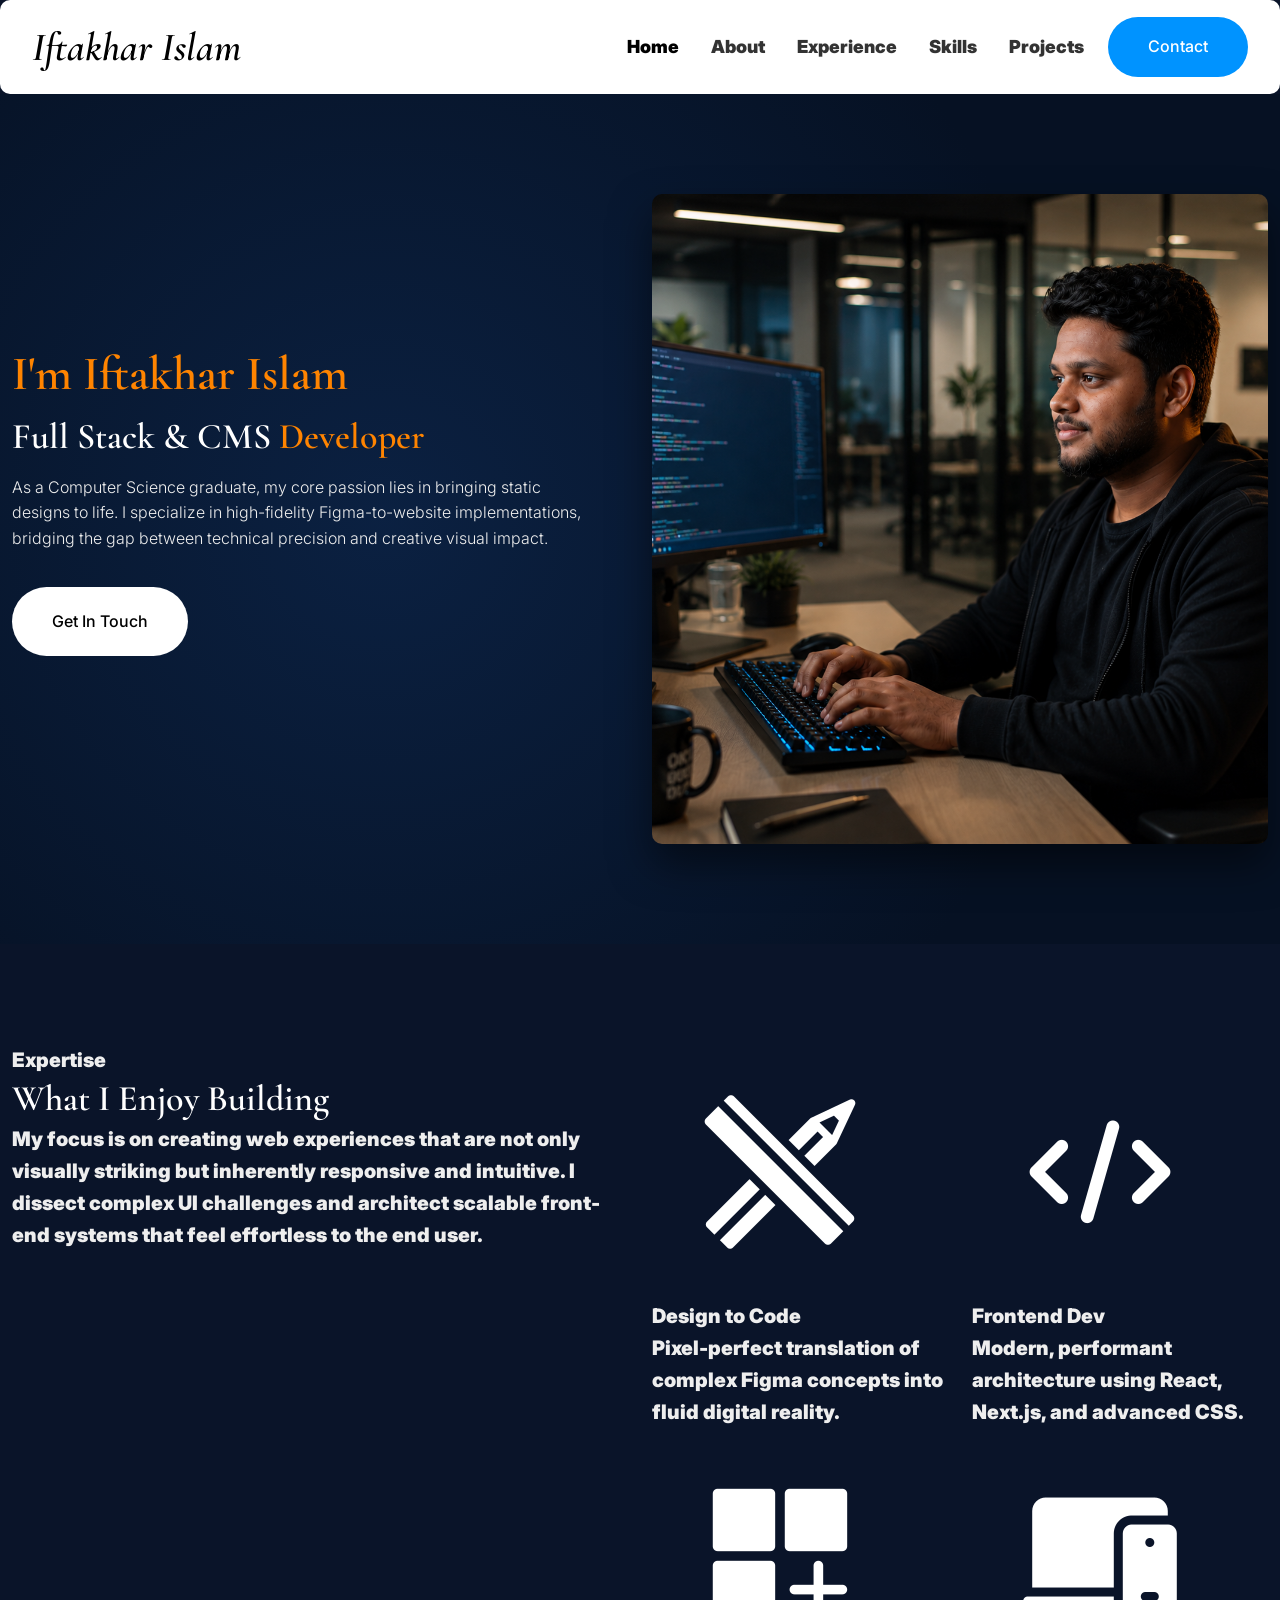
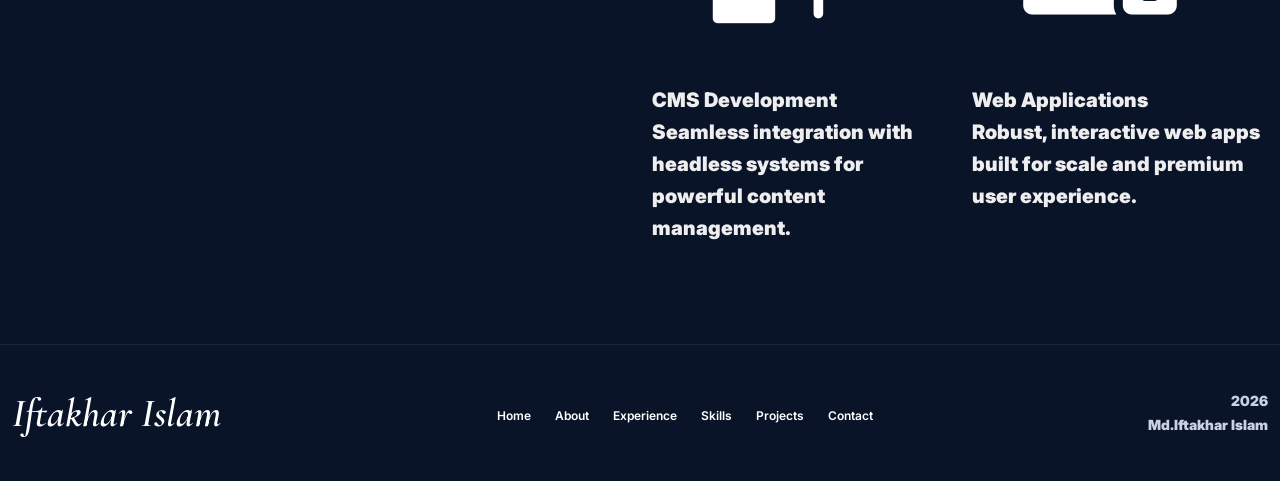
==== about.html @ d08b989c "about page expertise section struter ready deign not done" ====
<!doctype html>
<html lang="en">
  <head>
    <meta charset="UTF-8" />
    <meta name="viewport" content="width=device-width, initial-scale=1.0" />
    <meta
      name="description"
      content="Talwah is a professional HTML template for madrasa-cadet institutions offering Islamic and modern education under one system."
    />
    <title>Iftakhar Islam | Developer</title>

    <!-- Bootstrap CSS -->
    <link
      href="https://cdn.jsdelivr.net/npm/bootstrap@5.3.3/dist/css/bootstrap.min.css"
      rel="stylesheet"
    />

    <!-- Icons -->
    <link
      rel="stylesheet"
      href="https://cdnjs.cloudflare.com/ajax/libs/font-awesome/6.5.2/css/all.min.css"
    />
    <link
      rel="icon"
      type="image/png"
      href="assets/img/icons/ChatGPT_Image.png"
    />
    <link rel="stylesheet" href="assets/css/style.css" />
    <link rel="stylesheet" href="assets/css/swiper.min.css" />
    <link rel="stylesheet" href="assets/css/bootstrap.min.css" />
    <link rel="stylesheet" href="assets/css/remixicon.css" />
    <link rel="stylesheet" href="assets/scss/main.css" />
    <link rel="stylesheet" href="assets/css/simple-lightbox.min.css" />
  </head>
  <body>
    <!-- Navbar Start Here -->
    <nav class="navbar navbar-expand-md custom-navbar sticky-top">
      <div class="container full-container">
        <!-- Logo -->
        <a class="navbar-brand logo" href="#">
          <p class="logo">Iftakhar Islam</p>
        </a>

        <!-- Toggle Button (Mobile) -->
        <button
          class="navbar-toggler"
          type="button"
          data-bs-toggle="collapse"
          data-bs-target="#navMenu"
          aria-controls="navMenu"
          aria-expanded="false"
          aria-label="Toggle navigation"
        >
          <span class="navbar-toggler-icon"></span>
        </button>

        <!-- Menu -->
        <div class="collapse navbar-collapse justify-content-end" id="navMenu">
          <ul class="navbar-nav align-items-center gap-3">
            <li class="nav-item">
              <a class="nav-link active" href="index.html">Home</a>
            </li>
            <li class="nav-item">
              <a class="nav-link" href="about.html">About</a>
            </li>
            <li class="nav-item">
              <a class="nav-link" href="#experience">Experience</a>
            </li>
            <li class="nav-item">
              <a class="nav-link" href="#skills">Skills</a>
            </li>
            <li class="nav-item">
              <a class="nav-link" href="#projects">Projects</a>
            </li>

            <!-- Contact Button -->
            <li class="nav-item">
              <a class="primary-btn" href="#contact">Contact</a>
            </li>
          </ul>
        </div>
      </div>
    </nav>
    <!-- Navbar End Here -->

    <!-- about-hero Start Here -->
    <section class="about-hero ptb-100">
      <div class="container full-container">
        <div class="about-hero-wrapper">
          <div class="row">
            <div class="col-xl-6 col-lg-6 col-md-6 col-sm-12">
              <div class="hero-left">
                <h2>I'm Iftakhar Islam</h2>
                <h3>Full Stack & CMS <span>Developer</span></h3>
                <p>
                  As a Computer Science graduate, my core passion lies in
                  bringing static designs to life. I specialize in high-fidelity
                  Figma-to-website implementations, bridging the gap between
                  technical precision and creative visual impact.
                </p>
                <a href="" class="white-btn">Get In Touch</a>
              </div>
            </div>
            <div class="col-xl-6 col-lg-6 col-md-6 col-sm-12">
              <div class="hero-right">
                <img src="assets/img/image-me/office-my-image.png" alt="" />
              </div>
            </div>
          </div>
        </div>
      </div>
    </section>
    <!-- about-hero End Here -->

    <!-- Expertise Start Here -->
    <section class="expertise ptb-100">
      <div class="container full-container">
        <div class="expertise-wrapper">
          <div class="row">
            <div class="col-xl-6 col-lg-6 col-md-6 col-sm-12">
              <div class="expertise-left">
                <span>Expertise</span>
                <h3>What I Enjoy Building</h3>
                <p>
                  My focus is on creating web experiences that are not only
                  visually striking but inherently responsive and intuitive. I
                  dissect complex UI challenges and architect scalable front-end
                  systems that feel effortless to the end user.
                </p>
              </div>
            </div>
            <div class="col-xl-6 col-lg-6 col-md-6 col-sm-12">
              <div class="expertise-right">
                <div class="row">
                  <div class="col-xl-6 col-lg-6 col-md-6 col-sm-12">
                    <div class="right-left-boxs">
                      <div class="boxes-wrapper">
                        <div class="boxs">
                          <img
                            src="assets/img/about/pencil-and-ruler-crossed.png"
                            alt=""
                          />
                          <p class="headding">Design to Code</p>
                          <p>
                            Pixel-perfect translation of complex Figma concepts
                            into fluid digital reality.
                          </p>
                        </div>
                      </div>
                      <div class="boxs-wrapper">
                        <div class="boxs">
                          <img
                            src="assets/img/about/widget.png"
                            alt=""
                          />
                          <p class="headding">CMS Development</p>
                          <p>
                            Seamless integration with headless systems for powerful content management.
                          </p>
                        </div>
                      </div>
                    </div>
                  </div>
                  <div class="col-xl-6 col-lg-6 col-md-6 col-sm-12">
                    <div class="right-right-boxs">
                      <div class="boxes-wrapper">
                        <div class="boxs">
                          <img
                            src="assets/img/about/code.png"
                            alt=""
                          />
                          <p class="headding">Frontend Dev</p>
                          <p>
                            Modern, performant architecture using React, Next.js, and advanced CSS.
                          </p>
                        </div>
                      </div>
                      <div class="boxs-wrapper">
                        <div class="boxs">
                          <img
                            src="assets/img/about/responsive.png"
                            alt=""
                          />
                          <p class="headding">Web Applications</p>
                          <p>
                            Robust, interactive web apps built for scale and premium user experience.
                          </p>
                        </div>
                      </div>
                    </div>
                  </div>
                </div>
              </div>
            </div>
          </div>
        </div>
      </div>
    </section>
    <!-- Expertise End Here -->

    <!-- FOOTER START here -->
    <footer class="site-footer">
      <div class="container full-container">
        <div class="footer-wrapper">
          <!-- Logo + contact -->
          <div class="footer-brand-col">
            <a class="navbar-brand logo" href="#">
              <p class="logo">Iftakhar Islam</p>
            </a>
          </div>

          <!-- Nav links -->
          <nav class="footer-nav-col" aria-label="Footer navigation">
            <ul class="footer-nav-list">
              <li><a href="index.html">Home</a></li>
              <li><a href="about.html">About</a></li>
              <li><a href="#experience">Experience</a></li>
              <li><a href="#skills">Skills</a></li>
              <li><a href="#projects">Projects</a></li>
              <li><a href="#contact">Contact</a></li>
            </ul>
          </nav>

          <!-- Copyright -->
          <div class="footer-copyright-col">
            <p class="footer-year" id="footerYear">2026</p>
            <p class="footer-name">Md.Iftakhar Islam</p>
          </div>
        </div>
      </div>
    </footer>

    <!-- FOOTER END here -->
    <!-- Script link -->

    <!-- JS here -->
    <script src="assets/js/simple-lightbox.min.js"></script>
    <script src="assets/js/vendor/jquery3.7.1.js"></script>
    <script src="assets/js/bootstrap.min.js"></script>
    <script src="assets/js/swiper.min.js"></script>
    <script src="assets/js/main.js"></script>
    <script src="assets/js/script.js"></script>
  </body>
</html>
---- assets/scss/main.css ----
@charset "UTF-8";
/*----------------------------------------*/
/*  01. THEME DEFAULT CSS START
/*----------------------------------------*/
@import url("https://fonts.googleapis.com/css2?family=Inter:ital,opsz,wght@0,14..32,100..900;1,14..32,100..900&display=swap");
@import url("https://fonts.googleapis.com/css2?family=Manrope:wght@200..800&display=swap");
@import url("https://fonts.googleapis.com/css2?family=Kaushan+Script&family=Story+Script&display=swap");
@import url("https://fonts.googleapis.com/css2?family=Cormorant+Garamond:ital,wght@0,300..700;1,300..700&display=swap");
:root {
  /**
  @font family declaration
  */
  --zo-ff-body: 'Manrope', sans-serif;
  --zo-ff-heading: 'Kaushan Script', cursive;
  --zo-ff-p: 'Inter', sans-serif;
  --zo-ff-heading-2: 'Figtree', sans-serif;
  --zo-ff-menu: 'Inter', sans-serif;
  --zo-ff-button: 'Inter', sans-serif;
  --zo-ff-logo: 'Cormorant Garamond', serif;
  /**
  @color declaration
  */
  --zo-common-white: #ffffff;
  --zo-common-black: #000000;
  --zo-common-light-white: #70747D;
  --zo-common-body: #6D6D6D;
  --zo-heading-primary: #0093FF;
  --zo-heading-secondary: #001A48;
  --zo-grey-1: #CFD1D4;
  --zo-grey-2: #70747D;
  --zo-text-body: #eeeeee;
  --zo-text-body2: #4F4F4F;
  --zo-body-text: #888888;
  --zo-body-text2: #3D3D3D;
  --zo-body-text3: #0093FF;
  --zo-theme-primary: #FF8400;
  --zo-button-primary: #FF9C0A;
  --zo-border-1: #D1D1D1;
  --zo-border-2: #A7E4FF;
  --zo-border-3: #6BD6FF;
  --zo-bg-1: #D1D1D1;
  --zo-bg-2: #E9F8FF;
  --zo-bg-3: #CEEEFF;
  --zo-bg-4: #E9F8FF;
  --zo-bg-5: #D9D9D9;
  --zo-subtitle-primary: #004EFF;
  /**
  @font weight declaration
  */
  --zo-fw-normal: normal;
  --zo-fw-regular: 400;
  --zo-fw-medium: 500;
  --zo-fw-sbold: 600;
  --zo-fw-bold: 700;
  --zo-fw-heading: 600;
  --zo-fw-ebold: 800;
  --zo-fw-black: 900;
  /**
  @font size declaration
  */
  --zo-fz-body: 20px;
  --zo-fz-p: 24px;
  --zo-fz-p2: 20px;
  --zo-fz-p3: 20px;
  --zo-fz-p4: 16px;
  --zo-fz-p5: 18px;
  --zo-fz-p6: 12px;
  --zo-fz-p7: 8px;
  --zo-fz-h1: 64px;
  --zo-fz-h2: 48px;
  --zo-fz-h3: 36px;
  --zo-fz-h4: 32px;
  --zo-fz-button: 16px;
  --zo-fz-mob-body: 16px;
  --zo-fz-mob-h1: 36px;
  --zo-fz-mob-h2: 30px;
  --zo-fz-mob-h3: 26px;
  --zo-fz-mob-h4: 22px;
  --zo-fz-mob-p2: 16px;
  --zo-fz-mob-p4: 14px;
  --zo-fz-mob-button: 16px;
  --zo-fz-tab-body: 18px;
  --zo-fz-tab-h1: 48px;
  --zo-fz-tab-h2: 48px;
  --zo-fz-tab-h3: 32px;
  --zo-fz-tab-h4: 28px;
  --zo-fz-tab-button: 16px;
  /**
  @line height declaration
  */
  --zo-lh-body: 1.6;
  --zo-lh-p: 1.6;
  --zo-lh-p2: 1.6;
  --zo-lh-p3: 1.34;
  --zo-lh-p4: 1.5;
  --zo-lh-p5: 1.2;
  --zo-lh-p6: 1;
  --zo-lh-h1: 1.18;
  --zo-lh-h2: 1.25;
  --zo-lh-h3: 1.3;
  --zo-lh-h4: 1.2;
  --zo-lh-h1-tab: 1.18;
  --zo-lh-h2-tab: 1.25;
  --zo-lh-h3-tab: 1.3;
  --zo-lh-h4-tab: 1.2;
  --zo-lh-h1-mob: 1.18;
  --zo-lh-h2-mob: 1.25;
  --zo-lh-h3-mob: 1.3;
  --zo-lh-h4-mob: 1.2;
}

.pb-124 {
  padding-bottom: 124px;
}
@media only screen and (min-width: 768px) and (max-width: 991.98px), only screen and (min-width: 992px) and (max-width: 1199.98px) {
  .pb-124 {
    padding-bottom: 80px;
  }
}
@media (max-width: 575.98px), only screen and (min-width: 576px) and (max-width: 767.98px) {
  .pb-124 {
    padding-bottom: 50px;
  }
}

.pt-120 {
  padding-top: 120px;
}
@media only screen and (min-width: 768px) and (max-width: 991.98px), only screen and (min-width: 992px) and (max-width: 1199.98px) {
  .pt-120 {
    padding-top: 80px;
  }
}
@media (max-width: 575.98px), only screen and (min-width: 576px) and (max-width: 767.98px) {
  .pt-120 {
    padding-top: 50px;
  }
}

.pb-120 {
  padding-bottom: 120px;
}
@media only screen and (min-width: 768px) and (max-width: 991.98px), only screen and (min-width: 992px) and (max-width: 1199.98px) {
  .pb-120 {
    padding-bottom: 80px;
  }
}
@media (max-width: 575.98px), only screen and (min-width: 576px) and (max-width: 767.98px) {
  .pb-120 {
    padding-bottom: 50px;
  }
}

.pt-100 {
  padding-top: 100px;
}
@media only screen and (min-width: 768px) and (max-width: 991.98px), only screen and (min-width: 992px) and (max-width: 1199.98px) {
  .pt-100 {
    padding-top: 80px;
  }
}
@media (max-width: 575.98px), only screen and (min-width: 576px) and (max-width: 767.98px) {
  .pt-100 {
    padding-top: 50px;
  }
}

.pb-100 {
  padding-bottom: 100px;
}
@media only screen and (min-width: 768px) and (max-width: 991.98px), only screen and (min-width: 992px) and (max-width: 1199.98px) {
  .pb-100 {
    padding-bottom: 80px;
  }
}
@media (max-width: 575.98px), only screen and (min-width: 576px) and (max-width: 767.98px) {
  .pb-100 {
    padding-bottom: 50px;
  }
}

.ptb-100 {
  padding-top: 100px;
  padding-bottom: 100px;
}
@media only screen and (min-width: 768px) and (max-width: 991.98px), only screen and (min-width: 992px) and (max-width: 1199.98px) {
  .ptb-100 {
    padding-top: 80px;
    padding-bottom: 80px;
  }
}
@media (max-width: 575.98px), only screen and (min-width: 576px) and (max-width: 767.98px) {
  .ptb-100 {
    padding-top: 50px;
    padding-bottom: 50px;
  }
}

.ptb-200 {
  padding-top: 200px;
  padding-bottom: 200px;
}
@media only screen and (min-width: 768px) and (max-width: 991.98px), only screen and (min-width: 992px) and (max-width: 1199.98px) {
  .ptb-200 {
    padding-top: 80px;
    padding-bottom: 80px;
  }
}
@media (max-width: 575.98px), only screen and (min-width: 576px) and (max-width: 767.98px) {
  .ptb-200 {
    padding-top: 50px;
    padding-bottom: 50px;
  }
}

.ptb-80 {
  padding-top: 80px;
  padding-bottom: 80px;
}
@media only screen and (min-width: 768px) and (max-width: 991.98px), only screen and (min-width: 992px) and (max-width: 1199.98px) {
  .ptb-80 {
    padding-top: 40px;
    padding-bottom: 40px;
  }
}
@media (max-width: 575.98px), only screen and (min-width: 576px) and (max-width: 767.98px) {
  .ptb-80 {
    padding-bottom: 20px;
  }
}

.pb-89 {
  padding-bottom: 89px;
}
@media only screen and (min-width: 768px) and (max-width: 991.98px), only screen and (min-width: 992px) and (max-width: 1199.98px) {
  .pb-89 {
    padding-bottom: 50px;
  }
}
@media (max-width: 575.98px), only screen and (min-width: 576px) and (max-width: 767.98px) {
  .pb-89 {
    padding-bottom: 30px;
  }
}

.pt-80 {
  padding-top: 80px;
}
@media only screen and (min-width: 768px) and (max-width: 991.98px), only screen and (min-width: 992px) and (max-width: 1199.98px) {
  .pt-80 {
    padding-top: 50px;
  }
}
@media (max-width: 575.98px), only screen and (min-width: 576px) and (max-width: 767.98px) {
  .pt-80 {
    padding-top: 30px;
  }
}

.pb-80 {
  padding-bottom: 80px;
}
@media only screen and (min-width: 768px) and (max-width: 991.98px), only screen and (min-width: 992px) and (max-width: 1199.98px) {
  .pb-80 {
    padding-bottom: 50px;
  }
}
@media (max-width: 575.98px), only screen and (min-width: 576px) and (max-width: 767.98px) {
  .pb-80 {
    padding-bottom: 30px;
  }
}

.pt-60 {
  padding-top: 60px;
}
@media only screen and (min-width: 576px) and (max-width: 767.98px), (max-width: 575.98px) {
  .pt-60 {
    padding-top: 30px;
  }
}

.pb-60 {
  padding-bottom: 60px;
}
@media only screen and (min-width: 576px) and (max-width: 767.98px), (max-width: 575.98px) {
  .pb-60 {
    padding-bottom: 30px;
  }
}

.zo-pt-4 {
  padding-top: 4px;
}

.zo-pt-8 {
  padding-top: 8px;
}

.pt-12 {
  padding-top: 12px;
}

.pt-16 {
  padding-top: 16px;
}

.pt-24 {
  padding-top: 24px;
}
@media only screen and (min-width: 576px) and (max-width: 767.98px), (max-width: 575.98px) {
  .pt-24 {
    padding-top: 16px;
  }
}

.pt-32 {
  padding-top: 32px;
}
@media only screen and (min-width: 576px) and (max-width: 767.98px), (max-width: 575.98px) {
  .pt-32 {
    padding-top: 24px;
  }
}

.pt-48 {
  padding-top: 48px;
}
@media only screen and (min-width: 576px) and (max-width: 767.98px), (max-width: 575.98px) {
  .pt-48 {
    padding-top: 32px;
  }
}

.zo-pb-4 {
  padding-bottom: 4px;
}

.zo-pb-8 {
  padding-bottom: 8px;
}

.pb-12 {
  padding-bottom: 12px;
}

.pb-16 {
  padding-bottom: 16px;
}

.pb-24 {
  padding-bottom: 24px;
}
@media only screen and (min-width: 576px) and (max-width: 767.98px), (max-width: 575.98px) {
  .pb-24 {
    padding-bottom: 16px;
  }
}

.pb-32 {
  padding-bottom: 32px;
}
@media only screen and (min-width: 576px) and (max-width: 767.98px), (max-width: 575.98px) {
  .pb-32 {
    padding-bottom: 24px;
  }
}

.pb-48 {
  padding-bottom: 48px;
}
@media only screen and (min-width: 576px) and (max-width: 767.98px), (max-width: 575.98px) {
  .pb-48 {
    padding-bottom: 32px;
  }
}

.zo-py-4 {
  padding-top: 4px;
  padding-bottom: 4px;
}

.zo-py-8 {
  padding-top: 8px;
  padding-bottom: 8px;
}

.py-12 {
  padding-top: 12px;
  padding-bottom: 12px;
}

.py-16 {
  padding-top: 16px;
  padding-bottom: 16px;
}

.py-24 {
  padding-top: 24px;
  padding-bottom: 24px;
}
@media only screen and (min-width: 576px) and (max-width: 767.98px), (max-width: 575.98px) {
  .py-24 {
    padding-top: 16px;
    padding-bottom: 16px;
  }
}

.py-32 {
  padding-top: 32px;
  padding-bottom: 32px;
}
@media only screen and (min-width: 576px) and (max-width: 767.98px), (max-width: 575.98px) {
  .py-32 {
    padding-top: 24px;
    padding-bottom: 24px;
  }
}

.py-48 {
  padding-top: 48px;
  padding-bottom: 48px;
}
@media only screen and (min-width: 576px) and (max-width: 767.98px), (max-width: 575.98px) {
  .py-48 {
    padding-top: 32px;
    padding-bottom: 32px;
  }
}

.mb-120 {
  margin-bottom: 120px;
}
@media only screen and (min-width: 768px) and (max-width: 991.98px), only screen and (min-width: 992px) and (max-width: 1199.98px) {
  .mb-120 {
    margin-bottom: 80px;
  }
}
@media (max-width: 575.98px), only screen and (min-width: 576px) and (max-width: 767.98px) {
  .mb-120 {
    margin-bottom: 50px;
  }
}

.mt-120 {
  margin-top: 120px;
}
@media only screen and (min-width: 992px) and (max-width: 1199.98px) {
  .mt-120 {
    margin-top: 80px;
  }
}
@media only screen and (min-width: 768px) and (max-width: 991.98px) {
  .mt-120 {
    margin-top: 60px;
  }
}
@media (max-width: 575.98px), only screen and (min-width: 576px) and (max-width: 767.98px) {
  .mt-120 {
    margin-top: 50px;
  }
}

.mt-80 {
  margin-top: 80px;
}
@media only screen and (min-width: 768px) and (max-width: 991.98px), only screen and (min-width: 992px) and (max-width: 1199.98px) {
  .mt-80 {
    margin-top: 50px;
  }
}
@media (max-width: 575.98px), only screen and (min-width: 576px) and (max-width: 767.98px) {
  .mt-80 {
    margin-top: 30px;
  }
}

.mb-80 {
  margin-bottom: 80px;
}
@media only screen and (min-width: 768px) and (max-width: 991.98px), only screen and (min-width: 992px) and (max-width: 1199.98px) {
  .mb-80 {
    margin-bottom: 50px;
  }
}
@media (max-width: 575.98px), only screen and (min-width: 576px) and (max-width: 767.98px) {
  .mb-80 {
    margin-bottom: 30px;
  }
}

.mt-60 {
  margin-top: 60px;
}
@media only screen and (min-width: 576px) and (max-width: 767.98px), (max-width: 575.98px) {
  .mt-60 {
    margin-top: 30px;
  }
}

.mb-60 {
  margin-bottom: 60px;
}
@media only screen and (min-width: 576px) and (max-width: 767.98px), (max-width: 575.98px) {
  .mb-60 {
    margin-bottom: 30px;
  }
}

.zo-mt-4 {
  margin-top: 4px;
}

.zo-mt-8 {
  margin-top: 8px;
}

.mt-12 {
  margin-top: 12px;
}

.mt-16 {
  margin-top: 16px;
}

.mt-24 {
  margin-top: 24px;
}
@media only screen and (min-width: 576px) and (max-width: 767.98px), (max-width: 575.98px) {
  .mt-24 {
    margin-top: 16px;
  }
}

.mt-32 {
  margin-top: 32px;
}
@media only screen and (min-width: 576px) and (max-width: 767.98px), (max-width: 575.98px) {
  .mt-32 {
    margin-top: 24px;
  }
}

.mt-48 {
  margin-top: 48px;
}
@media only screen and (min-width: 576px) and (max-width: 767.98px), (max-width: 575.98px) {
  .mt-48 {
    margin-top: 32px;
  }
}

.zo-mb-4 {
  margin-bottom: 4px;
}

.zo-mb-8 {
  margin-bottom: 8px;
}

.mb-12 {
  margin-bottom: 12px;
}

.mb-16 {
  margin-bottom: 16px;
}

.mb-24 {
  margin-bottom: 24px;
}
@media only screen and (min-width: 576px) and (max-width: 767.98px), (max-width: 575.98px) {
  .mb-24 {
    margin-bottom: 16px;
  }
}

.mb-32 {
  margin-bottom: 32px;
}
@media only screen and (min-width: 576px) and (max-width: 767.98px), (max-width: 575.98px) {
  .mb-32 {
    margin-bottom: 24px;
  }
}

.mb-48 {
  margin-bottom: 48px;
}
@media only screen and (min-width: 576px) and (max-width: 767.98px), (max-width: 575.98px) {
  .mb-48 {
    margin-bottom: 32px;
  }
}

.zo-my-4 {
  margin-top: 4px;
  margin-bottom: 4px;
}

.zo-my-8 {
  margin-top: 8px;
  margin-bottom: 8px;
}

.my-12 {
  margin-top: 12px;
  margin-bottom: 12px;
}

.my-16 {
  margin-top: 16px;
  margin-bottom: 16px;
}

.my-24 {
  margin-top: 24px;
  margin-bottom: 24px;
}
@media only screen and (min-width: 576px) and (max-width: 767.98px), (max-width: 575.98px) {
  .my-24 {
    margin-top: 16px;
    margin-bottom: 16px;
  }
}

.my-32 {
  margin-top: 32px;
  margin-bottom: 32px;
}
@media only screen and (min-width: 576px) and (max-width: 767.98px), (max-width: 575.98px) {
  .my-32 {
    margin-top: 24px;
    margin-bottom: 24px;
  }
}

.my-48 {
  margin-top: 48px;
  margin-bottom: 48px;
}
@media only screen and (min-width: 576px) and (max-width: 767.98px), (max-width: 575.98px) {
  .my-48 {
    margin-top: 32px;
    margin-bottom: 32px;
  }
}

@media only screen and (min-width: 576px) and (max-width: 767.98px) {
  .ml-sm-24 {
    margin-left: 24px;
  }
}

/*-----------------------------------------------------------------------------------

    Theme Name: Drivico - Driving School HTML Template
    Author: Zodevs
    Support: zodevs25@gmail.com
    Description: Drivico  – HTML5 Template
    Version: 1.0

-----------------------------------------------------------------------------------

/************ TABLE OF CONTENTS ***************

    01. THEME DEFAULT CSS
    02. HEADER CSS



**********************************************/
/*----------------------------------------*/
/*  01. THEME DEFAULT CSS START
/*----------------------------------------*/
@font-face {
  font-family: "Inter";
  src: url("../fonts/Inter/Inter_28pt-Black.ttf") format("truetype"), url("../fonts/Inter/Inter_28pt-Bold.ttf") format("truetype"), url("../fonts/Inter/Inter_28pt-ExtraBold.ttf") format("truetype"), url("../fonts/Inter/Inter_28pt-Medium.ttf") format("truetype"), url("../fonts/Inter/Inter_28pt-Regular.ttf") format("truetype"), url("../fonts/Inter/Inter_28pt-SemiBold.ttf") format("truetype");
  font-weight: normal;
  font-style: normal;
}
@font-face {
  font-family: "Manrope";
  src: url("../fonts/Manrope/Manrope-Bold.ttf") format("truetype"), url("../fonts/Manrope/Manrope-ExtraBold.ttf") format("truetype"), url("../fonts/Manrope/Manrope-Medium.ttf") format("truetype"), url("../fonts/Manrope/Manrope-Regular.ttf") format("truetype"), url("../fonts/Manrope/Manrope-SemiBold.ttf") format("truetype");
  font-weight: normal;
  font-style: normal;
}
@font-face {
  font-family: "Figtree";
  src: url("../fonts/Figtree/Figtree-Regular.ttf") format("truetype");
  font-weight: normal;
  font-style: normal;
}
@font-face {
  font-family: "Kaushan Script";
  src: url("../fonts/Kaushan_Script/KaushanScript-Regular.ttf") format("truetype");
  font-weight: normal;
  font-style: normal;
}
@font-face {
  font-family: "Cormorant Garamond";
  src: url("../fonts/CormorantGaramond/CormorantGaramond-Regular.ttf") format("truetype");
  font-weight: normal;
  font-style: normal;
}
* {
  margin: 0;
  padding: 0;
  box-sizing: border-box;
}

/*---------------------------------
    typography css start 
---------------------------------*/
.full-container {
  max-width: 1460px;
}

.half-container {
  max-width: 1212px;
}

body {
  font-family: var(--zo-ff-p);
  font-size: var(--zo-fz-body);
  font-weight: normal;
  color: var(--zo-text-body);
  line-height: var(--zo-lh-body);
  overflow-x: hidden;
}
@media (max-width: 575.98px) {
  body {
    font-size: var(--zo-fz-p2);
    line-height: var(--zo-lh-p2);
  }
}

a {
  text-decoration: none;
  color: var(--zo-heading-primary);
}

h1,
h2,
h3,
h4,
h5,
h6 {
  font-family: var(--zo-ff-logo);
  color: var(--zo-common-white);
  margin: 0;
  font-weight: var(--zo-fw-heading);
  transition: all 0.3s ease-out 0s;
}

h1 {
  font-size: var(--zo-fz-h1);
  line-height: var(--zo-lh-h1);
}
@media only screen and (min-width: 768px) and (max-width: 991.98px) {
  h1 {
    font-size: var(--zo-fz-tab-h1);
    line-height: var(--zo-lh-h1-tab);
  }
}
@media only screen and (min-width: 576px) and (max-width: 767.98px), (max-width: 575.98px) {
  h1 {
    font-size: var(--zo-fz-mob-h1);
    line-height: var(--zo-lh-h1-mob);
  }
}

h2 {
  font-size: var(--zo-fz-h2);
  line-height: var(--zo-lh-h2);
}
@media only screen and (min-width: 768px) and (max-width: 991.98px) {
  h2 {
    font-size: var(--zo-fz-tab-h2);
    line-height: var(--zo-lh-h2-tab);
  }
}
@media only screen and (min-width: 576px) and (max-width: 767.98px), (max-width: 575.98px) {
  h2 {
    font-size: var(--zo-fz-mob-h2);
    line-height: var(--zo-lh-h2-mob);
  }
}

h3 {
  font-size: var(--zo-fz-h3);
  line-height: var(--zo-lh-h3);
}
@media only screen and (min-width: 768px) and (max-width: 991.98px) {
  h3 {
    font-size: var(--zo-fz-tab-h3);
  }
}
@media only screen and (min-width: 576px) and (max-width: 767.98px), (max-width: 575.98px) {
  h3 {
    font-size: var(--zo-fz-mob-h3);
    line-height: var(--zo-lh-h3-mob);
  }
}

h4 {
  font-size: var(--zo-fz-h4);
  line-height: var(--zo-lh-h4);
}
@media only screen and (min-width: 768px) and (max-width: 991.98px) {
  h4 {
    font-size: var(--zo-fz-tab-h4);
    line-height: var(--zo-lh-h4-tab);
  }
}
@media only screen and (min-width: 576px) and (max-width: 767.98px), (max-width: 575.98px) {
  h4 {
    font-size: var(--zo-fz-mob-h4);
    line-height: var(--zo-lh-h4-mob);
  }
}

h5 {
  font-size: var(--zo-fz-h5);
  line-height: var(--zo-lh-h5);
}
@media only screen and (min-width: 768px) and (max-width: 991.98px) {
  h5 {
    font-size: var(--zo-fz-tab-h5);
    line-height: var(--zo-lh-h5-tab);
  }
}
@media only screen and (min-width: 576px) and (max-width: 767.98px), (max-width: 575.98px) {
  h5 {
    font-size: var(--zo-fz-mob-h5);
    line-height: var(--zo-lh-h5-mob);
  }
}

h6 {
  font-size: var(--zo-fz-h6);
  line-height: var(--zo-lh-h6);
}
@media only screen and (min-width: 768px) and (max-width: 991.98px) {
  h6 {
    font-size: var(--zo-fz-tab-h6);
    line-height: var(--zo-lh-h6-tab);
  }
}
@media only screen and (min-width: 576px) and (max-width: 767.98px), (max-width: 575.98px) {
  h6 {
    font-size: var(--zo-fz-mob-h6);
    line-height: var(--zo-lh-h6-mob);
  }
}

ul {
  margin: 0px;
  padding: 0px;
  list-style: none;
}

p {
  font-family: var(--zo-ff-p);
  font-size: var(--zo-fz-body);
  font-weight: var(--zo-fw-normal);
  color: var(--zo-text-body);
  line-height: var(--zo-lh-p);
  margin: 0;
}
@media (max-width: 575.98px) {
  p {
    font-size: var(--zo-fz-p2);
    line-height: var(--zo-lh-p2);
  }
}

/*----------------------------------------*/
/*  02. BUTTONS CSS START
/*----------------------------------------*/
.primary-btn {
  font-size: var(--zo-fz-button);
  padding: 20px 40px;
  line-height: 1.2;
  font-weight: var(--zo-fw-medium);
  color: var(--zo-common-white);
  background: var(--zo-heading-primary);
  border-radius: 100px;
  cursor: pointer;
  display: inline-flex;
  transition: all ease-in-out 0.3s;
}
.primary-btn:hover {
  color: var(--zo-common-white);
  background: var(--zo-heading-secondary);
  transform: translateY(-2px);
  box-shadow: 0 6px 20px rgba(30, 144, 255, 0.4);
}
@media (max-width: 575.98px), only screen and (min-width: 576px) and (max-width: 767.98px), only screen and (min-width: 768px) and (max-width: 991.98px) {
  .primary-btn {
    padding: 20px 40px;
    font-size: 16px;
  }
}
@media only screen and (min-width: 1200px) and (max-width: 1399px), only screen and (min-width: 992px) and (max-width: 1199.98px) {
  .primary-btn {
    padding: 20px 40px;
  }
}

.white-btn {
  font-size: var(--zo-fz-button);
  padding: 20px 40px;
  line-height: 1.2;
  font-weight: var(--zo-fw-medium);
  color: var(--zo-common-black);
  background: var(--zo-common-white);
  border-radius: 100px;
  cursor: pointer;
  display: inline-flex;
  transition: all ease-in-out 0.3s;
}
.white-btn:hover {
  color: var(--zo-common-white);
  background: var(--zo-heading-primary);
  transform: translateY(-2px);
  box-shadow: 0 6px 20px rgba(30, 144, 255, 0.4);
}
@media (max-width: 575.98px), only screen and (min-width: 576px) and (max-width: 767.98px), only screen and (min-width: 768px) and (max-width: 991.98px) {
  .white-btn {
    padding: 20px 40px;
    font-size: 16px;
  }
}
@media only screen and (min-width: 1200px) and (max-width: 1399px), only screen and (min-width: 992px) and (max-width: 1199.98px) {
  .white-btn {
    padding: 25px 40px;
  }
}

.learn-more-btn {
  align-items: center;
  gap: 10px;
  padding: 10px 20px;
  color: var(--zo-common-white);
  background-color: var(--zo-theme-primary);
  font-family: var(--zo-ff-p2);
  font-size: var(--zo-fz-button);
  font-weight: var(--zo-fw-sbold);
  border-radius: 200px;
  transition: all ease-in-out 0.3s;
  cursor: pointer;
}
.learn-more-btn .learn-more-btn-icon svg path {
  fill: var(--zo-theme-primary);
}
.learn-more-btn:hover {
  color: var(--zo-common-white);
  background: var(--zo-heading-primary);
  transform: translateY(-2px);
  box-shadow: 0 6px 20px rgba(30, 144, 255, 0.4);
}
@media (max-width: 575.98px), only screen and (min-width: 576px) and (max-width: 767.98px), only screen and (min-width: 768px) and (max-width: 991.98px) {
  .learn-more-btn {
    padding: 8px 16px;
    font-size: 16px;
  }
}
@media only screen and (min-width: 1200px) and (max-width: 1399px), only screen and (min-width: 992px) and (max-width: 1199.98px) {
  .learn-more-btn {
    padding: 8px 16px;
  }
}

/*----------------------------------------*/
/*  03. MENU CSS START
/*----------------------------------------*/
.main-menu {
  text-align: center;
}
.main-menu nav ul {
  position: relative;
}
.main-menu nav ul li:hover .submenu {
  visibility: visible;
  opacity: 1;
  transform: scaleY(1);
}
.main-menu nav ul li:hover .mega-menu {
  transform: scaleY(1);
  visibility: visible;
  opacity: 1;
  top: 52px;
  width: 100%;
}
.main-menu nav ul li {
  list-style: none;
  display: inline-block;
  margin-right: 30px;
  position: relative;
  transition: all 0.3s ease-out 0s;
}
.main-menu nav ul li:last-child {
  margin-right: 0;
}
@media only screen and (min-width: 1200px) and (max-width: 1399px) {
  .main-menu nav ul li {
    margin-right: 10px;
  }
}
@media only screen and (min-width: 992px) and (max-width: 1199.98px) {
  .main-menu nav ul li .p-lg-inherit {
    position: inherit;
  }
}
.main-menu nav ul li .submenu,
.main-menu nav ul li .sub-submenu {
  position: absolute;
  top: 118px;
  left: 0;
  width: 100%;
  z-index: 99;
  visibility: hidden;
  opacity: 0;
  transform-origin: top center;
  transform: scaleY(0);
  box-shadow: 0px 20px 30px rgba(3, 4, 28, 0.1);
  transition: all 0.3s ease-out;
  background: transparent;
}
.main-menu nav ul li .sub-submenu {
  top: -1px !important;
}
.main-menu nav ul li:hover > .submenu {
  visibility: visible;
  opacity: 1;
  transform: scaleY(1);
}
.main-menu nav ul li .submenu li {
  position: relative;
}
.main-menu nav ul li .submenu li .sub-submenu {
  transform: scaleY(0);
  margin-left: 201px;
}
.main-menu nav ul li .submenu li:hover > .sub-submenu {
  visibility: visible;
  opacity: 1;
  transform: scaleY(1);
}
.main-menu nav ul li .submenu,
.main-menu nav ul li .sub-submenu {
  z-index: 99;
}
.main-menu nav ul li .submenu li,
.main-menu nav ul li .sub-submenu li {
  margin-right: 0;
  min-width: 200px;
  border-bottom: 1px solid var(--zo-border-1);
  background: var(--zo-common-white);
  z-index: 99;
}
.main-menu nav ul li .submenu li:first-child,
.main-menu nav ul li .sub-submenu li:first-child {
  border-top: 1px solid var(--zo-border-1);
}
.main-menu nav ul li .submenu li a,
.main-menu nav ul li .sub-submenu li a {
  display: block;
  padding: 12px 24px;
  color: var(--zo-common-black);
  text-transform: capitalize;
  transition: all 0.3s ease-out;
  font-family: var(--zo-ff-menu);
  font-size: var(--zo-fz-p2);
  line-height: var(--zo-lh-p2);
}
.main-menu nav ul li .submenu li a:hover,
.main-menu nav ul li .sub-submenu li a:hover {
  color: var(--zo-theme-primary);
  padding-left: 35px;
}
.main-menu nav ul li > a {
  display: inline-block;
  color: var(--zo-common-black);
  padding: 46px 0;
  text-align: left;
  transition: all 0.3s ease;
  position: relative;
  font-weight: var(--zo-fw-regular);
  font-family: var(--zo-ff-menu);
  font-size: 16px;
}
@media only screen and (min-width: 1200px) and (max-width: 1399px) {
  .main-menu nav ul li > a i {
    margin-left: -4px;
  }
}
.main-menu nav ul li:hover > a,
.main-menu nav ul li .submenu li:hover > a {
  color: var(--zo-theme-primary);
}
.main-menu nav ul .mega-menu {
  position: absolute;
  z-index: 9999;
  top: 100%;
  opacity: 0;
  visibility: hidden;
  transition: 0.3s;
  transform-origin: top;
  left: 0;
  right: 0;
  margin: 0 auto;
  max-width: 700px !important;
  width: 100%;
  min-height: 320px;
  height: 100%;
  background: var(--zo-common-white);
  transform: scaleY(0);
  border-top: 1px solid var(--zo-border-1);
  box-shadow: 0px 20px 30px rgba(3, 4, 28, 0.1);
}

.main-menu nav ul li > a {
  position: relative;
}

.main-menu nav ul li > a:hover {
  color: var(--zo-theme-primary);
}

.main-menu nav ul li .submenu li:hover {
  color: var(--zo-theme-primary);
}

.main-has-submenu {
  width: 100%;
  padding: 30px 30px 10px 30px;
  background-color: var(--zo-common-white);
  left: 0;
  right: 0;
}
@media only screen and (min-width: 992px) and (max-width: 1199.98px), only screen and (min-width: 768px) and (max-width: 991.98px), only screen and (min-width: 576px) and (max-width: 767.98px), (max-width: 575.98px) {
  .main-has-submenu {
    width: 100%;
    padding-top: 0;
  }
}
@media only screen and (min-width: 768px) and (max-width: 991.98px), only screen and (min-width: 576px) and (max-width: 767.98px), (max-width: 575.98px) {
  .main-has-submenu {
    background: none;
    box-shadow: none;
    padding: 0;
    border: none;
  }
}
.main-has-submenu .homemenu {
  padding: 0px 10px;
  max-width: 250px;
  width: 100%;
  max-height: 250px;
  height: 100%;
}
@media (max-width: 575.98px), only screen and (min-width: 576px) and (max-width: 767.98px), only screen and (min-width: 992px) and (max-width: 1199.98px), only screen and (min-width: 768px) and (max-width: 991.98px) {
  .main-has-submenu .homemenu {
    margin: 22px 0;
  }
}
.main-has-submenu .homemenu .homemenu-thumb {
  box-shadow: 0 1px 3px rgba(1, 15, 28, 0.2);
  transition: all 0.3s ease-out 0s;
}
.main-has-submenu .homemenu .homemenu-thumb a {
  position: relative;
  display: block;
  overflow: hidden;
}
.main-has-submenu .homemenu .homemenu-thumb a img {
  transition: all 0.3s ease-out 0s;
  width: 100%;
  -o-object-fit: cover;
     object-fit: cover;
  aspect-ratio: 1/1;
}
.main-has-submenu .homemenu .homemenu-thumb a img:hover {
  transform: scale(1.1);
}
.main-has-submenu .homemenu .homemenu-title a {
  padding: 0;
  font-size: 16px;
  font-weight: 500;
  background-image: linear-gradient(var(--zo-theme-primary), var(--zo-theme-primary)), linear-gradient(var(--zo-theme-primary), var(--zo-theme-primary));
  background-size: 0 1px, 0 1px;
  background-position: 100% 100%, 0 100%;
  background-repeat: no-repeat;
  transition: background-size 0.3s linear;
  color: var(--zo-common-black);
}
.main-has-submenu .homemenu .homemenu-title a:hover {
  background-size: 0 1px, 100% 1px;
  background-position: 100% 100%, 0 100%;
  transition: background-size 0.3s linear;
  color: var(--zo-theme-primary);
}

/*----------------------------------------*/
/*  04. HEADER-1 CSS START
/*----------------------------------------*/
/*----------------------------------------*/
/*  04. HEADER-1 CSS START
/*----------------------------------------*/
.header-v1-area {
  border-bottom: 1px solid var(--zo-border-1);
  background: var(--zo-common-white);
}
@media (max-width: 575.98px), only screen and (min-width: 576px) and (max-width: 767.98px), only screen and (min-width: 768px) and (max-width: 991.98px), only screen and (min-width: 992px) and (max-width: 1199.98px) {
  .header-v1-area {
    padding: 20px 0;
  }
}
.header-v1-area .logo-area img {
  max-width: 176px;
  width: 100%;
  height: auto;
  display: block;
  transition: all 0.3s ease;
}
.header-v1-area .header-right-action {
  gap: 30px;
  justify-content: end;
}
@media (max-width: 575.98px) {
  .header-v1-area .header-right-action .get-started-btn {
    display: none;
  }
}
@media (max-width: 575.98px), only screen and (min-width: 576px) and (max-width: 767.98px), only screen and (min-width: 768px) and (max-width: 991.98px) {
  .header-v1-area .header-right-action {
    gap: 12px;
  }
}
.header-v1-area .header-right-action .user-section {
  gap: 10px;
}
.header-v1-area .header-right-action .user-section .user,
.header-v1-area .header-right-action .user-section .cart,
.header-v1-area .header-right-action .user-section .menubar {
  width: 35px;
  height: 35px;
  border: 1px solid var(--zo-common-black);
  display: flex;
  align-items: center;
  justify-content: center;
  border-radius: 50%;
}
.header-v1-area .header-right-action .user-section .user a,
.header-v1-area .header-right-action .user-section .cart a,
.header-v1-area .header-right-action .user-section .menubar a {
  line-height: 1;
}
.header-v1-area .header-right-action .user-section .user svg,
.header-v1-area .header-right-action .user-section .cart svg,
.header-v1-area .header-right-action .user-section .menubar svg {
  width: 16px;
  height: 18px;
}
.header-v1-area .header-right-action .user-section .user i,
.header-v1-area .header-right-action .user-section .cart i,
.header-v1-area .header-right-action .user-section .menubar i {
  font-size: 20px;
}
.header-v1-area .header-right-action .user-section .user button,
.header-v1-area .header-right-action .user-section .cart button,
.header-v1-area .header-right-action .user-section .menubar button {
  border: none;
  background: none;
  outline: none;
  font-size: 20px;
}
.header-v1-area .header-right-action .user-section .menubar {
  display: none;
}
@media (max-width: 575.98px), only screen and (min-width: 576px) and (max-width: 767.98px), only screen and (min-width: 768px) and (max-width: 991.98px), only screen and (min-width: 992px) and (max-width: 1199.98px) {
  .header-v1-area .header-right-action .user-section .menubar {
    display: inline-flex;
  }
}
.header-v1-area .header-right-action .user-section .cart {
  position: relative;
}
.header-v1-area .header-right-action .user-section .cart .cart-count {
  font-size: 11px;
  line-height: 1;
  background: var(--zo-common-black);
  color: var(--zo-common-white);
  width: 20px;
  height: 20px;
  border-radius: 50%;
  display: flex;
  align-items: center;
  justify-content: center;
  position: absolute;
  top: -8px;
  right: -5px;
}

/*----------------------------------------*/
/*  05. FOOTER CSS START
/*----------------------------------------*/
/*----------------------------------------*/
/*  06. COMMON CSS START
/*----------------------------------------*/
.p-relative {
  position: relative;
}

.p-absolute {
  position: absolute;
}

.pl-0 {
  padding-left: 0;
}

.title-wrapper .subtitle {
  font-weight: var(--zo-fw-bold);
  line-height: var(--zo-lh-p5);
  letter-spacing: 8px;
  color: var(--zo-subtitle-primary);
  text-transform: capitalize;
}
.title-wrapper .title {
  font-family: var(--zo-ff-p2);
  font-weight: var(--zo-fw-bold);
  text-transform: capitalize;
}
.title-wrapper .description {
  font-weight: var(--zo-fw-regular);
}

.background-position {
  background-position: center;
  background-size: cover;
  background-repeat: no-repeat;
}

.search-overlay {
  position: fixed;
  top: 0;
  left: 0;
  width: 100%;
  height: 100vh;
  background: rgba(0, 0, 0, 0.85);
  display: none;
  align-items: center;
  justify-content: center;
  z-index: 9999;
  padding: 20px;
}
.search-overlay .search-form-box {
  position: relative;
  background: var(--zo-common-white);
  padding: 30px;
  border-radius: 8px;
  max-width: 600px;
  width: 100%;
  box-shadow: 0 20px 40px rgba(0, 0, 0, 0.3);
}
.search-overlay .search-form-box .close-search {
  position: absolute;
  top: -1px;
  right: 7px;
  font-size: 28px;
  background: transparent;
  border: none;
  color: var(--zo-theme-primary);
  cursor: pointer;
}
.search-overlay .search-form-box form {
  display: flex;
  gap: 10px;
}
.search-overlay .search-form-box form input {
  flex: 1;
  padding: 12px 16px;
  font-size: 16px;
  border: 1px solid var(--zo-border-1);
  border-radius: 6px;
}
.search-overlay .search-form-box form input:focus {
  border-color: var(--zo-theme-primary);
  outline: none;
}
.search-overlay .search-form-box form button[type=submit] {
  padding: 12px 20px;
  border-radius: 6px;
}

.sticky {
  position: fixed;
  top: 0;
  left: 0;
  right: 0;
  z-index: 999;
  box-shadow: 0 2px 10px rgba(0, 0, 0, 0.1);
  animation: slideDown 0.3s ease-in-out;
}
.sticky .logo-area {
  margin-top: 0;
}

@keyframes slideDown {
  from {
    transform: translateY(-100%);
  }
  to {
    transform: translateY(0);
  }
}
.back-to-top {
  position: fixed;
  bottom: 30px;
  right: 30px;
  width: 48px;
  height: 48px;
  background-color: var(--zo-theme-primary);
  color: #fff;
  font-size: 22px;
  display: flex;
  align-items: center;
  justify-content: center;
  border-radius: 50%;
  box-shadow: 0 8px 20px rgba(8, 94, 36, 0.3);
  opacity: 0;
  visibility: hidden;
  transition: all 0.3s ease;
  z-index: 9999;
  cursor: pointer;
}

.back-to-top:hover {
  background-color: #0b6f2d;
  transform: translateY(-4px);
  box-shadow: 0 10px 24px rgba(8, 94, 36, 0.4);
}

.back-to-top.show {
  opacity: 1;
  visibility: visible;
}

a,
button,
input,
textarea,
select {
  cursor: pointer;
}

.custom-cursor,
.custom-cursor-follower {
  position: fixed;
  pointer-events: none;
  z-index: 9999;
  border-radius: 50%;
  transition: transform 0.15s ease;
}

@media (hover: none) and (pointer: coarse) {
  .custom-cursor,
  .custom-cursor-follower {
    display: none;
  }
  body {
    cursor: auto;
  }
}
.custom-cursor {
  width: 8px;
  height: 8px;
  background-color: var(--zo-theme-primary);
  transform: translate(-50%, -50%);
}

.custom-cursor-follower {
  width: 30px;
  height: 30px;
  border: 2px solid var(--zo-theme-primary);
  transform: translate(-50%, -50%);
  transition: transform 0.3s ease-out;
  mix-blend-mode: 5;
}

.btn-wrapper {
  display: flex;
  gap: 24px;
}

/*----------------------------------------*/
/*  07. Offcanvas CSS START
/*----------------------------------------*/
.offcanvas-menu {
  margin-bottom: 40px;
}
.offcanvas-menu ul {
  list-style: none;
}
.offcanvas-menu ul li {
  position: relative !important;
}
.offcanvas-menu ul li:not(:last-child) > a {
  border-bottom: 1px solid var(--zo-border-1);
}
.offcanvas-menu ul li a {
  padding: 12px 0;
  display: block;
  font-size: var(--zo-fz-p);
  font-weight: 600;
  font-family: var(--zo-ff-menu);
}
@media(max-width: 575.98px) {
  .offcanvas-menu ul li a {
    font-size: var(--zo-fz-p2);
  }
}
.offcanvas-menu ul li a:hover {
  color: var(--zo-theme-primary);
}
.offcanvas-menu ul li.active > a {
  color: var(--zo-theme-primary);
}
.offcanvas-menu ul li .submenu {
  display: none;
  padding-left: 20px;
}
.offcanvas-menu ul li .sub-submenu {
  display: none;
  padding-left: 20px;
}
.offcanvas-menu ul li .mega-menu {
  display: none;
  padding-left: 0;
}
.offcanvas-menu ul li .megamenu-list ul li a {
  border-bottom: 1px solid var(--zo-border-1);
}
.offcanvas-menu .homemenu-title {
  margin-bottom: 25px;
}
.offcanvas-menu .menu-close {
  background: var(--zo-theme-primary);
  border-color: var(--zo-theme-primary);
}
.offcanvas-menu .menu-close i {
  transform: rotate(90deg);
}
.offcanvas-menu .menu-close {
  position: absolute;
  right: 0;
  top: 11px;
  height: 30px;
  width: 30px;
  font-size: 20px;
  line-height: 29px;
  text-align: center;
  background: var(--z0-bg-1);
  border: 1px solid rgba(1, 15, 28, 0.12);
}
@media (max-width: 575.98px), only screen and (min-width: 576px) and (max-width: 767.98px), only screen and (min-width: 768px) and (max-width: 991.98px), only screen and (min-width: 992px) and (max-width: 1199.98px) {
  .offcanvas-menu ul li a i {
    display: none;
  }
}

.body-overlay {
  position: fixed;
  top: 0;
  right: 0;
  bottom: 0;
  left: 0;
  z-index: 99998;
  background: rgba(0, 0, 0, 0.7);
  transform: translateX(100%);
  opacity: 0;
  visibility: hidden;
  pointer-events: none;
  transition: transform 0.5s ease, opacity 0.5s ease, visibility 0.5s ease;
}

.body-overlay.opened {
  transform: translateX(0);
  opacity: 1;
  visibility: visible;
  pointer-events: auto;
}

.offcanvas-logo svg {
  max-width: 60px;
  width: 100%;
}

.offcanvas-area {
  position: fixed;
  top: 0;
  right: 0;
  width: 500px;
  height: 100%;
  z-index: 99999;
  padding: min(48px, 8%);
  overflow-y: scroll;
  overflow-x: hidden;
  scrollbar-width: none;
  background: var(--zo-common-white);
  overscroll-behavior-y: contain;
  transform: translateX(100%);
  opacity: 0;
  visibility: hidden;
  pointer-events: none;
  transition: transform 0.5s ease, opacity 0.5s ease, visibility 0.5s ease;
  transition-delay: 0s;
}

.offcanvas-area.opened {
  transform: translateX(0);
  opacity: 1;
  visibility: visible;
  pointer-events: auto;
  transition-delay: 0.5s;
}

@media (max-width: 450px) {
  .offcanvas-area {
    padding: 35px 30px;
  }
}
@media (max-width: 575.98px) {
  .offcanvas-area {
    width: 100%;
  }
}
@media only screen and (min-width: 576px) and (max-width: 767.98px) {
  .offcanvas-area {
    width: 450px;
  }
}
.offcanvas-top {
  margin-bottom: 16px;
}

.offcanvas-close-btn {
  border: none;
  background: none;
  outline: none;
  color: var(--zo-common-white);
  width: 40px;
  height: 40px;
  background: var(--zo-theme-primary);
  font-size: 20px;
  transition: all 0.3s ease-out 0s;
  border: 1px solid transparent;
}
.offcanvas-close-btn:hover svg path {
  stroke: var(--zo-theme-primary);
}
.offcanvas-close-btn:hover {
  background: var(--zo-common-white);
  border: 1px solid var(--zo-theme-primary);
}
.offcanvas-close-btn svg {
  width: 30px;
}

/*----------------------------------------*/
/*  08. Preloader CSS START
/*----------------------------------------*/
@keyframes spin {
  0% {
    transform: translate(2px, 1px) rotate(0deg);
  }
  10% {
    transform: translate(-1px, -3px) rotate(36deg);
  }
  20% {
    transform: translate(-2px, 0px) rotate(72deg);
  }
  30% {
    transform: translate(1px, 2px) rotate(108deg);
  }
  40% {
    transform: translate(1px, -1px) rotate(144deg);
  }
  50% {
    transform: translate(-1px, 3px) rotate(180deg);
  }
  60% {
    transform: translate(-1px, 1px) rotate(216deg);
  }
  70% {
    transform: translate(3px, 1px) rotate(252deg);
  }
  80% {
    transform: translate(-2px, -1px) rotate(288deg);
  }
  90% {
    transform: translate(2px, 1px) rotate(324deg);
  }
  100% {
    transform: translate(1px, -2px) rotate(360deg);
  }
}
@keyframes speed {
  0% {
    transform: translate(2px, 1px) rotate(0deg);
  }
  10% {
    transform: translate(-1px, -3px) rotate(-1deg);
  }
  20% {
    transform: translate(-2px, 0px) rotate(1deg);
  }
  30% {
    transform: translate(1px, 2px) rotate(0deg);
  }
  40% {
    transform: translate(1px, -1px) rotate(1deg);
  }
  50% {
    transform: translate(-1px, 3px) rotate(-1deg);
  }
  60% {
    transform: translate(-1px, 1px) rotate(0deg);
  }
  70% {
    transform: translate(3px, 1px) rotate(-1deg);
  }
  80% {
    transform: translate(-2px, -1px) rotate(1deg);
  }
  90% {
    transform: translate(2px, 1px) rotate(0deg);
  }
  100% {
    transform: translate(1px, -2px) rotate(-1deg);
  }
}
@keyframes strikes {
  from {
    left: 25px;
  }
  to {
    left: -80px;
    opacity: 0;
  }
}
@keyframes dots {
  from {
    width: 0px;
  }
  to {
    width: 15px;
  }
}
@keyframes fadeIn {
  from {
    opacity: 0;
  }
  to {
    opacity: 1;
  }
}
.fadeIn, .loading-window {
  animation: fadeIn 0.4s both;
}

.loading-window {
  background: #111827;
  border-radius: 6px;
  border: 3px solid #FF6314;
  color: #FF6314;
  height: 200px;
  width: 300px;
  position: fixed;
  top: 50%;
  left: 50%;
  margin-top: -100px;
  margin-left: -150px;
  z-index: 99;
}
.loading-window .text {
  font-size: 16px;
  position: absolute;
  top: 75%;
  left: 38%;
}
.loading-window .dots {
  display: inline-block;
  width: 5px;
  overflow: hidden;
  vertical-align: bottom;
  animation: dots 1.5s linear infinite;
}

.car {
  position: absolute;
  width: 117px;
  height: 42px;
  left: 92px;
  top: 70px;
}
.car .strike {
  position: absolute;
  width: 11px;
  height: 1px;
  background: #FF6314;
  animation: strikes 0.2s linear infinite;
}
.car .strike.strike2 {
  top: 11px;
  animation-delay: 0.05s;
}
.car .strike.strike3 {
  top: 22px;
  animation-delay: 0.1s;
}
.car .strike.strike4 {
  top: 33px;
  animation-delay: 0.15s;
}
.car .strike.strike5 {
  top: 44px;
  animation-delay: 0.2s;
}
.car-detail {
  position: absolute;
  display: block;
  background: #FF6314;
  animation: speed 0.5s linear infinite;
}
.car-detail.spoiler {
  width: 0;
  height: 0;
  top: 7px;
  background: none;
  border: 20px solid transparent;
  border-bottom: 8px solid #FF6314;
  border-left: 20px solid #FF6314;
}
.car-detail.back {
  width: 92px;
  height: 20px;
  top: 15px;
  left: 0px;
}
.car-detail.center {
  width: 75px;
  height: 35px;
  left: 12px;
  border-top-left-radius: 30px;
  border-top-right-radius: 45px 40px;
  border: 4px solid #FF6314;
  background: none;
  box-sizing: border-box;
}
.car-detail.center1 {
  width: 35px;
  height: 35px;
  left: 12px;
  border-top-left-radius: 30px;
}
.car-detail.front {
  width: 50px;
  height: 20px;
  top: 15px;
  left: 67px;
  border-top-right-radius: 50px 40px;
  border-bottom-right-radius: 10px;
}
.car-detail.wheel {
  width: 20px;
  height: 20px;
  border-radius: 50%;
  top: 20px;
  left: 12px;
  border: 3px solid #111827;
  background: linear-gradient(45deg, transparent 45%, #FF6314 46%, #FF6314 54%, transparent 55%), linear-gradient(-45deg, transparent 45%, #FF6314 46%, #FF6314 54%, transparent 55%), linear-gradient(90deg, transparent 45%, #FF6314 46%, #FF6314 54%, transparent 55%), linear-gradient(0deg, transparent 45%, #FF6314 46%, #FF6314 54%, transparent 55%), radial-gradient(#FF6314 29%, transparent 30%, transparent 50%, #FF6314 51%), #111827;
  animation: spin 1s linear infinite;
}
.car-detail.wheel.wheel2 {
  left: 82px;
}

/*----------------------------------------*/
/*  09. SECTION TITLE CSS START
/*----------------------------------------*/
/***********************************
*** Section Title Start ****
***********************************/
.section-title .sub-title {
  line-height: 1.6;
  color: var(--zo-theme-primary);
  display: block;
  padding-bottom: 8px;
}
.section-title h2 span {
  display: block;
}
@media only screen and (min-width: 992px) and (max-width: 1199.98px) {
  .section-title h2 span {
    display: unset;
  }
}
@media only screen and (min-width: 992px) and (max-width: 1199.98px) {
  .section-title h2 {
    font-size: 45px;
  }
}
@media only screen and (min-width: 992px) and (max-width: 1199.98px) {
  .section-title h1 {
    font-size: 46px;
  }
}

/*----------------------------------------*/
/*  10. Footer-1 CSS START
/*----------------------------------------*/
footer .footer-v1-wrapper {
  padding-top: 60px;
  padding-bottom: 40px;
  background: var(--zo-common-black);
}
footer .footer-v1-wrapper .container .footer-newsletter {
  padding: 50px;
  border: 1px solid var(--zo-grey-1);
  display: grid;
  grid-template-columns: 1.5fr 2fr;
  gap: 50px;
  border-radius: 10px;
  background: rgba(255, 255, 255, 0.05);
  backdrop-filter: blur(10px);
}
@media (max-width: 575.98px), only screen and (min-width: 576px) and (max-width: 767.98px), only screen and (min-width: 768px) and (max-width: 991.98px) {
  footer .footer-v1-wrapper .container .footer-newsletter {
    grid-template-columns: 1fr;
  }
}
@media (max-width: 575.98px) {
  footer .footer-v1-wrapper .container .footer-newsletter {
    padding: 30px 20px;
    gap: 30px;
  }
}
footer .footer-v1-wrapper .container .footer-newsletter .footer-logo-wrapper a img {
  max-width: 176px;
  width: 100%;
  display: inline-block;
}
footer .footer-v1-wrapper .container .footer-newsletter .footer-logo-wrapper p {
  margin-top: 22px;
  color: var(--zo-grey-1);
  line-height: 1.6;
}
footer .footer-v1-wrapper .container .footer-newsletter .news-letter-wrapper {
  display: flex;
  gap: 20px;
}
footer .footer-v1-wrapper .container .footer-newsletter .news-letter-wrapper .mail-icon-box {
  max-width: 106px;
  width: 100%;
  max-height: 106px;
  height: 100%;
  border: 1px solid var(--zo-border-1);
  display: flex;
  align-items: center;
  justify-content: center;
  border-radius: 8px;
}
footer .footer-v1-wrapper .container .footer-newsletter .news-letter-wrapper .mail-icon-box svg path {
  fill: var(--zo-theme-primary);
}
footer .footer-v1-wrapper .container .footer-newsletter .news-letter-wrapper .subscribe-form h5 {
  color: var(--zo-common-white);
  padding-bottom: 22px;
  font-weight: 600;
}
footer .footer-v1-wrapper .container .footer-newsletter .news-letter-wrapper .subscribe-form .form-wrapper form {
  display: flex;
  gap: 20px;
}
footer .footer-v1-wrapper .container .footer-newsletter .news-letter-wrapper .subscribe-form .form-wrapper form input[type=email] {
  padding: 14px 12px;
  outline: none;
  border: none;
  background: var(--zo-common-white);
  border-radius: 5px;
  flex: 1;
}
footer .footer-v1-wrapper .container .footer-newsletter .news-letter-wrapper .subscribe-form .form-wrapper form .primary-btn {
  border-radius: 5px;
  transition: all 0.3s ease;
  box-shadow: 0 2px 10px rgba(0, 0, 0, 0.1);
}
footer .footer-v1-wrapper .container .footer-newsletter .news-letter-wrapper .subscribe-form .form-wrapper form .primary-btn:hover {
  transform: translateY(-3px);
  box-shadow: 0 5px 15px rgba(0, 0, 0, 0.3);
  background: var(--zo-theme-primary);
}
footer .footer-v1-wrapper .footer-menu-wrappe {
  padding-top: 70px;
}
footer .footer-v1-wrapper .footer-menu-wrappe .single-footer-navigation .single-footer-title {
  margin-bottom: 40px;
}
footer .footer-v1-wrapper .footer-menu-wrappe .single-footer-navigation .single-footer-title h5 {
  color: var(--zo-common-white);
  font-weight: 700;
  text-transform: uppercase;
  letter-spacing: 1px;
  position: relative;
  padding-bottom: 10px;
}
footer .footer-v1-wrapper .footer-menu-wrappe .single-footer-navigation .single-footer-title h5::after {
  content: "";
  position: absolute;
  bottom: 0;
  left: 0;
  width: 50px;
  height: 3px;
  background: var(--zo-theme-primary);
}
footer .footer-v1-wrapper .footer-menu-wrappe .single-footer-navigation .footer-two-culumn-menu {
  display: flex;
  gap: 80px;
}
@media only screen and (min-width: 768px) and (max-width: 991.98px) {
  footer .footer-v1-wrapper .footer-menu-wrappe .single-footer-navigation .footer-two-culumn-menu {
    gap: 40px;
  }
}
@media only screen and (min-width: 576px) and (max-width: 767.98px), (max-width: 575.98px) {
  footer .footer-v1-wrapper .footer-menu-wrappe .single-footer-navigation .footer-two-culumn-menu {
    flex-direction: column;
    gap: 30px;
  }
}
footer .footer-v1-wrapper .footer-menu-wrappe .single-footer-navigation nav ul li {
  padding-bottom: 23px;
}
footer .footer-v1-wrapper .footer-menu-wrappe .single-footer-navigation nav ul li:last-child {
  padding-bottom: 0;
}
footer .footer-v1-wrapper .footer-menu-wrappe .single-footer-navigation nav ul li a {
  color: var(--zo-grey-1);
  transition: all ease-in 0.3s;
  display: flex;
  gap: 13px;
  align-items: center;
  position: relative;
  padding-left: 0;
}
footer .footer-v1-wrapper .footer-menu-wrappe .single-footer-navigation nav ul li a::before {
  content: "";
  position: absolute;
  left: 0;
  top: 50%;
  transform: translateY(-50%);
  width: 0;
  height: 2px;
  background: var(--zo-theme-primary);
  transition: width 0.3s ease;
}
footer .footer-v1-wrapper .footer-menu-wrappe .single-footer-navigation nav ul li a:hover {
  color: var(--zo-theme-primary);
  padding-left: 10px;
}
footer .footer-v1-wrapper .footer-menu-wrappe .single-footer-navigation nav ul li a:hover::before {
  width: 8px;
}
footer .footer-v1-wrapper .footer-menu-wrappe .single-footer-navigation nav ul li a svg {
  width: 30px;
  color: var(--zo-theme-primary);
  transition: transform 0.3s ease;
}
footer .footer-v1-wrapper .footer-menu-wrappe .single-footer-navigation nav ul li a:hover svg {
  transform: scale(1.1);
}
footer .footer-v1-wrapper .footer-copyright-wrapper {
  background: #414652;
  padding: 20px 60px;
  margin-top: 60px;
  border-radius: 0 0 10px 10px;
}
footer .footer-v1-wrapper .footer-copyright-wrapper .row {
  display: flex;
  align-items: center;
}
footer .footer-v1-wrapper .footer-copyright-wrapper .row .copyright-text p {
  color: var(--zo-common-white);
  margin: 0;
}
footer .footer-v1-wrapper .footer-copyright-wrapper .row .copyright-text p a {
  color: var(--zo-common-white);
  font-weight: 600;
  text-decoration: none;
  transition: 0.3s;
}
footer .footer-v1-wrapper .footer-copyright-wrapper .row .copyright-text p a:hover {
  color: var(--zo-theme-primary);
  text-decoration: underline;
}
footer .footer-v1-wrapper .footer-copyright-wrapper .row .footer-social ul {
  display: flex;
  gap: 12px;
  justify-content: flex-end;
  padding: 0;
  margin: 0;
  list-style: none;
}
footer .footer-v1-wrapper .footer-copyright-wrapper .row .footer-social ul li a {
  display: flex;
  align-items: center;
  justify-content: center;
  width: 40px;
  height: 40px;
  border: 1px solid rgba(255, 255, 255, 0.2);
  color: var(--zo-common-white);
  transition: 0.3s;
  border-radius: 50%;
}
footer .footer-v1-wrapper .footer-copyright-wrapper .row .footer-social ul li a i {
  font-size: 18px;
}
footer .footer-v1-wrapper .footer-copyright-wrapper .row .footer-social ul li a:hover {
  background: var(--zo-theme-primary);
  border-color: var(--zo-theme-primary);
  color: var(--zo-common-white);
  transform: translateY(-3px);
  box-shadow: 0 5px 15px rgba(0, 0, 0, 0.3);
}
footer .footer-v1-wrapper .footer-copyright-wrapper .row .footer-social ul li a.active {
  background: var(--zo-theme-primary);
  border-color: var(--zo-theme-primary);
  color: var(--zo-common-white);
}
@media only screen and (min-width: 576px) and (max-width: 767.98px), (max-width: 575.98px) {
  footer .footer-v1-wrapper .footer-copyright-wrapper .row .footer-social .footer-copyright-wrapper {
    padding: 20px 30px;
  }
  footer .footer-v1-wrapper .footer-copyright-wrapper .row .footer-social .footer-copyright-wrapper .row .copyright-text p {
    font-size: 14px;
  }
  footer .footer-v1-wrapper .footer-copyright-wrapper .row .footer-social .footer-copyright-wrapper .row .footer-social ul {
    gap: 8px;
  }
  footer .footer-v1-wrapper .footer-copyright-wrapper .row .footer-social .footer-copyright-wrapper .row .footer-social ul li a {
    width: 36px;
    height: 36px;
  }
  footer .footer-v1-wrapper .footer-copyright-wrapper .row .footer-social .footer-copyright-wrapper .row .footer-social ul li a i {
    font-size: 16px;
  }
}
@media (max-width: 991px) {
  footer .footer-v1-wrapper .footer-copyright-wrapper .row {
    flex-direction: column;
    text-align: center;
    gap: 15px;
  }
  footer .footer-v1-wrapper .footer-copyright-wrapper .row .footer-social ul {
    justify-content: center;
  }
}

/*----------------------------------------*/
/*  11. PAGES home CSS START
/*----------------------------------------*/
/* ============================
   Base
   ============================ */
html {
  scroll-behavior: smooth;
}

/* Respect users who've asked for reduced motion */
@media (prefers-reduced-motion: reduce) {
  html {
    scroll-behavior: auto;
  }
}
body {
  background-color: #0a1429;
}

/* ============================
   Navbar
   ============================ */
.custom-navbar {
  background: #ffffff;
  border-radius: 10px;
  padding: 10px 20px;
  transition: box-shadow 0.3s ease;
}

.custom-navbar.scrolled {
  box-shadow: 0 6px 24px rgba(0, 0, 0, 0.25);
}

/* Logo styling */
.logo p {
  color: var(--zo-common-black);
  font-family: var(--zo-ff-logo);
  font-style: italic;
  font-size: 40px;
  font-weight: 600;
}

/* Nav links */
.nav-link {
  color: #333;
  font-size: 18px;
  transition: 0.3s;
  font-family: "Inter", sans-serif;
}

.nav-link:hover,
.nav-link.active {
  color: var(--zo-theme-primary);
}

/* Remove default toggle border */
.navbar-toggler {
  border: none;
  box-shadow: none !important;
}

/* ============================
   Hero section
   ============================ */
.hero {
  width: 100%;
  background-color: #0a1429;
  overflow: hidden;
}

.hero-wrapper {
  position: relative;
}

.hero-greeting h1 {
  font-family: var(--zo-ff-heading);
}

.hero-text {
  padding: 0 0 0 20px;
  margin-bottom: 20px;
}
.hero-text h2 {
  margin-bottom: 20px;
}
.hero-text span {
  font-family: var(--zo-ff-logo);
  color: var(--zo-theme-primary);
}

.hero-desc {
  margin-bottom: 20px;
}
.hero-desc p {
  font-size: var(--zo-fz-p4);
  font-weight: 300;
  margin-bottom: 15px;
}
.hero-desc p span {
  font-family: var(--zo-ff-p);
  font-weight: bold;
  color: var(--zo-common-white);
  font-size: 18px;
}

/* Social icons */
.social-icons {
  display: flex;
  list-style: none;
  gap: 15px;
  padding: 0;
  margin-bottom: 32px;
}

.social-icons a {
  display: flex;
  align-items: center;
  justify-content: center;
  width: 38px;
  height: 38px;
  border-radius: 50%;
  color: #fff;
  font-size: 16px;
  transition: transform 0.2s ease, opacity 0.2s ease;
  text-decoration: none;
}

.social-icons a:hover {
  transform: translateY(-3px);
  opacity: 0.9;
}

.social-fb {
  background: #1877f2;
}

.social-ig {
  background: radial-gradient(circle at 30% 110%, #fdf497, #fd5949 45%, #d6249f 60%, #285AEB 90%);
}

.social-tg {
  background: #29a9eb;
}

.social-wa {
  background: #25d366;
}

.social-li {
  background: #0a66c2;
}

.social-gh {
  background: #6e40c9;
}

/* Download CV button */
.white-btn {
  gap: 10px;
}

/* Image + glow */
.hero-image-col {
  position: relative;
  display: flex;
  justify-content: center;
  align-items: center;
  min-height: 420px;
}

.hero-glow {
  position: absolute;
  width: 800px;
  height: 500px;
  border-radius: 50%;
  background: radial-gradient(circle, rgba(168, 85, 247, 0.55) 0%, rgba(168, 85, 247, 0.18) 45%, rgba(10, 20, 41, 0) 75%);
  filter: blur(10px);
  z-index: 1;
}

/* 1. The container that handles the rotating border */
.hero-photo-wrapper {
  position: relative;
  width: 410px;
  /* Slightly larger than image to show the 5px border */
  height: 410px;
  border-radius: 50%;
  display: flex;
  align-items: center;
  justify-content: center;
  overflow: hidden;
  z-index: 2;
}

/* 2. The "Running" Border (The Gradient Background that Spins) */
.hero-photo-wrapper::before {
  content: "";
  position: absolute;
  width: 150%;
  height: 150%;
  /* Conic gradient using a deeper shade of your background color (#8A9099) fading to transparent */
  background: conic-gradient(transparent, #FF8400 80%, transparent 100%);
  /* Loops the rotation infinitely */
  animation: spinBorder 4s linear infinite;
  z-index: 1;
}

/* 3. Your actual Image sitting perfectly on top */
.hero-photo {
  position: relative;
  width: 400px;
  height: 400px;
  border-radius: 50%;
  -o-object-fit: cover;
     object-fit: cover;
  z-index: 3;
  /* Keeps your background styling intact inside the image container */
  background: radial-gradient(circle at 80% 40%, #ECE5E0 0%, #E2E4E7 100%);
}

/* 4. The Animation Logic */
@keyframes spinBorder {
  0% {
    transform: rotate(0deg);
  }
  100% {
    transform: rotate(360deg);
  }
}
/* ============================
   Responsive
   ============================ */
@media (max-width: 991px) {
  .hero {
    padding: 60px 0;
    text-align: center;
  }
  .hero-desc {
    margin-left: auto;
    margin-right: auto;
  }
  .social-icons {
    justify-content: center;
  }
  .hero-image-col {
    margin-top: 40px;
  }
}
/* ============================
   About section
   ============================ */
.about {
  width: 100%;
  background-color: #132345;
}

.about-wrapper {
  position: relative;
}

.about-text-col {
  display: grid;
  justify-content: center;
}
.about-text-col h2 {
  margin-bottom: 10px;
}
.about-text-col h3 {
  margin-bottom: 10px;
}

.about-description span {
  color: var(--zo-theme-primary);
}

.about-desc {
  font-weight: 300;
  margin-bottom: 20px;
}
.about-desc p {
  font-size: var(--zo-fz-p4);
  font-weight: 300;
  margin-bottom: 15px;
}
.about-desc span {
  font-family: var(--zo-ff-p);
  font-weight: bold;
  color: var(--zo-common-white);
  font-size: 18px;
}

/* Orbit layout */
.about-orbit-col {
  display: flex;
  justify-content: center;
  align-items: center;
  min-height: 550px;
}

/* Wrapper base — fixed size, scaled down as a whole on smaller screens */
.orbit-wrap {
  position: relative;
  width: 500px;
  height: 500px;
  background: radial-gradient(circle, rgba(168, 85, 247, 0.45) 0%, rgba(168, 85, 247, 0.12) 45%, rgba(10, 20, 41, 0) 75%);
}
@media (max-width: 992px) {
  .orbit-wrap {
    transform: scale(0.8);
    /* 400px equivalent */
  }
}
@media (max-width: 768px) {
  .orbit-wrap {
    transform: scale(0.65);
    /* 325px equivalent */
  }
}
@media (max-width: 480px) {
  .orbit-wrap {
    transform: scale(0.52);
    /* 260px equivalent */
  }
}

/* Center icon */
.orbit-center {
  position: absolute;
  top: 50%;
  left: 50%;
  width: 104px;
  height: 104px;
  transform: translate(-50%, -50%);
  background: #fff;
  border-radius: 50%;
  display: flex;
  align-items: center;
  justify-content: center;
  box-shadow: 0 0 30px rgba(168, 85, 247, 0.6);
  z-index: 3;
}

.orbit-center img {
  width: 62px;
  height: 62px;
  -o-object-fit: contain;
     object-fit: contain;
}

/* Rings */
.orbit-ring {
  position: absolute;
  top: 50%;
  left: 50%;
  border: 1px solid rgba(168, 85, 247, 0.45);
  border-radius: 50%;
  transform: translate(-50%, -50%);
}

.orbit-ring-inner {
  width: 260px;
  height: 260px;
  animation: spin-ring-forward 22s linear infinite;
}

.orbit-ring-outer {
  width: 500px;
  height: 500px;
  animation: spin-ring-reverse 38s linear infinite;
}

@keyframes spin-ring-forward {
  from {
    transform: translate(-50%, -50%) rotate(0deg);
  }
  to {
    transform: translate(-50%, -50%) rotate(360deg);
  }
}
@keyframes spin-ring-reverse {
  from {
    transform: translate(-50%, -50%) rotate(360deg);
  }
  to {
    transform: translate(-50%, -50%) rotate(0deg);
  }
}
.orbit-icon {
  position: absolute;
  top: 50%;
  left: 50%;
  width: 48px;
  height: 48px;
  margin: -24px;
}

.orbit-ring-inner .orbit-icon {
  transform: rotate(var(--angle)) translate(130px);
}

.orbit-ring-outer .orbit-icon {
  transform: rotate(var(--angle)) translate(250px);
}

.orbit-icon a {
  display: flex;
  align-items: center;
  justify-content: center;
  width: 48px;
  height: 48px;
  border-radius: 50%;
  background: #fff;
  box-shadow: 0 0 12px rgba(0, 0, 0, 0.25);
}

.orbit-ring-inner .orbit-icon a {
  animation: hold-upright-forward 22s linear infinite;
}

.orbit-ring-outer .orbit-icon a {
  animation: hold-upright-reverse 38s linear infinite;
}

@keyframes hold-upright-forward {
  from {
    transform: rotate(calc(-1 * var(--angle) - 0deg));
  }
  to {
    transform: rotate(calc(-1 * var(--angle) - 360deg));
  }
}
@keyframes hold-upright-reverse {
  from {
    transform: rotate(calc(-1 * var(--angle) - 360deg));
  }
  to {
    transform: rotate(calc(-1 * var(--angle) - 0deg));
  }
}
.orbit-icon img {
  width: 50px;
  height: 50px;
  -o-object-fit: contain;
     object-fit: contain;
}

/* ============================
   Responsive
   ============================ */
@media (max-width: 575.98px), only screen and (min-width: 576px) and (max-width: 767.98px) {
  .about-text-col {
    display: flex;
    justify-content: center;
    padding: 30px 0px 0px 0px;
  }
  .about-description {
    text-align: center;
  }
  .about-orbit-col {
    height: 300px;
  }
}
/* ============================
   Experience section
   ============================ */
.experience {
  width: 100%;
  background-color: #0a1429;
}

.experience-wrapper {
  position: relative;
  align-items: center;
}

.experience-text h2 {
  margin-bottom: 20px;
}
.experience-text h2 span {
  color: var(--zo-theme-primary);
}

.experience-entry {
  max-width: 650px;
  margin-bottom: 36px;
}
.experience-entry h3 {
  margin-bottom: 10px;
  color: var(--zo-theme-primary);
}
.experience-entry p {
  font-size: var(--zo-fz-p4);
  margin-bottom: 4px;
  font-weight: 300;
}
.experience-entry p span {
  font-weight: 400;
}

.experience-entry:last-child {
  margin-bottom: 0;
}

.experience-image {
  position: relative;
  display: flex;
  flex-direction: column;
  align-items: center;
  min-height: 420px;
}
.experience-image .white-btn {
  margin-top: 28px;
}

.experience-photo {
  position: relative;
  z-index: 2;
  width: 100%;
  border-radius: 12px;
  -o-object-fit: cover;
     object-fit: cover;
}

@media (max-width: 575.98px), only screen and (min-width: 576px) and (max-width: 767.98px) {
  .experience-text {
    padding: 20px 0;
    text-align: center;
  }
  .experience-entry p {
    margin-left: auto;
    margin-right: auto;
  }
  .experience-entry h3 {
    margin-left: auto;
    margin-right: auto;
  }
  .experience-image {
    margin-top: 50px;
  }
}
/* ============================
   Skills section
   ============================ */
.skills {
  width: 100%;
  background-color: #142345;
}

.skills-wrapper {
  width: 100%;
  height: auto;
}

/* Fixed positioning to center nicely on all devices */
.head {
  text-align: center;
  margin-bottom: 40px;
}

.banner {
  width: 100%;
  height: 500px;
  /* Changed from 80vh to a stable height for better mobile rendering */
  text-align: center;
  overflow: hidden;
  position: relative;
  /* DEFAULT MOBILE CONFIGURATIONS */
  --slider-width: 120px;
  --slider-height: 120px;
  --radius: 200px;
  /* Smaller 3D rotation circle radius for phones */
}

/* TABLET AND DESKTOP MEDIA QUERY (Scales everything up beautifully) */
@media (min-width: 768px) {
  .skills {
    padding: 60px 0;
  }
  .banner {
    height: 600px;
    --slider-width: 180px;
    --slider-height: 180px;
    --radius: 400px;
    /* Medium circle depth */
  }
}
@media (min-width: 1200px) {
  .banner {
    height: 650px;
    --slider-width: 200px;
    --slider-height: 200px;
    --radius: 500px;
    /* Full cinematic size circle depth */
  }
}
.banner .slider {
  position: absolute;
  width: var(--slider-width);
  height: var(--slider-height);
  top: 20%;
  left: calc(50% - var(--slider-width) / 2);
  /* Always centers precisely */
  transform-style: preserve-3d;
  transform: perspective(1000px);
  animation: autoRun 25s linear infinite;
}

@keyframes autoRun {
  from {
    transform: perspective(1000px) rotateX(-10deg) rotateY(0deg);
  }
  to {
    transform: perspective(1000px) rotateX(-10deg) rotateY(360deg);
  }
}
.banner .slider .item {
  position: absolute;
  inset: 0 0 0 0;
  transform: rotateY(calc((var(--position) - 1) * 360 / var(--quantity) * 1deg)) translateZ(var(--radius));
  /* Uses the dynamic fluid viewport radius variable */
}

.banner .slider .item img {
  width: 100%;
  height: 100%;
  -o-object-fit: contain;
     object-fit: contain;
  /* Prevents logos from being cut or stretched out of shape */
  filter: drop-shadow(0 0 15px rgba(168, 85, 247, 0.3));
  /* Adds a premium subtle glow */
}

@media (prefers-reduced-motion: reduce) {
  .banner .slider {
    animation: none;
    transform: perspective(1000px) rotateX(-10deg) rotateY(0deg);
  }
}
@media (max-width: 575.98px), only screen and (min-width: 576px) and (max-width: 767.98px) {
  .banner {
    height: 300px;
  }
}
/* ============================
   Projects section
   ============================ */
.projects {
  width: 100%;
  background-color: #0a1429;
  background-image: radial-gradient(circle at 50% 0%, rgba(168, 85, 247, 0.18) 0%, rgba(10, 20, 41, 0) 60%);
}

.project-wrapper {
  display: grid;
  text-align: center;
}
.project-wrapper h2 {
  display: contents;
  max-width: 500px;
}
.project-wrapper h2 span {
  color: var(--zo-theme-primary);
}

/* Counter widget (as provided, scoped to this section) */
.counter-wrapper {
  display: flex;
  flex-direction: row;
  justify-content: space-between;
  align-items: center;
  width: 100%;
  padding: 40px 20px;
  box-sizing: border-box;
  gap: 16px;
  margin-bottom: 40px;
  margin-top: 40px;
}

.counter-box {
  flex: 1;
  display: flex;
  flex-direction: column;
  align-items: center;
  justify-content: center;
  text-align: center;
  min-width: 0;
}

.count-num {
  font-family: var(--zo-ff-body);
  font-size: var(--zo-fz-h2);
  font-weight: var(--zo-fw-sbold);
  margin-bottom: 6px;
}

.count-text p {
  font-size: var(--zo-fz-p4);
  font-weight: 300;
}
.count-text p span {
  color: var(--zo-theme-primary);
  font-weight: 300;
}

@media (max-width: 575.98px), only screen and (min-width: 576px) and (max-width: 767.98px) {
  .counter-wrapper {
    flex-direction: column;
    align-items: center;
    margin-top: 25px;
    padding: 0;
  }
  .counter-box {
    width: 100%;
  }
  .count-num {
    font-size: 55px;
  }
  .count-text p {
    font-size: 20px;
  }
}
/* Project grid */
.project-images {
  margin-bottom: 20px;
}

.project-card {
  position: relative;
  width: 100%;
  border-radius: 8px;
  overflow: hidden;
  background-color: #d9d9d9;
}

.project-card img {
  width: 100%;
  height: 100%;
  -o-object-fit: cover;
     object-fit: cover;
  display: block;
  transition: transform 0.4s ease;
}

/* Overlay revealed on hover, holding the Live Preview button */
.project-overlay {
  position: absolute;
  inset: 0;
  display: flex;
  align-items: center;
  justify-content: center;
  background: rgba(10, 20, 41, 0.65);
  opacity: 0;
  transition: opacity 0.3s ease;
}

.project-card:hover img {
  transform: scale(1.08);
}

.project-card:hover .project-overlay {
  opacity: 2;
}

.project-card:hover {
  transform: translateY(0);
}

.project-caption {
  display: flex;
  justify-content: center;
  margin-top: 10px;
  margin-bottom: 20px;
  font-size: var(--zo-fz-p2);
  font-weight: var(--zo-fw-sbold);
  color: var(--zo-button-primary);
}

.projects-learn-more {
  margin-top: 10px;
}

@media (max-width: 575.98px), only screen and (min-width: 576px) and (max-width: 767.98px) {
  .projects {
    padding: 60px 0 70px;
  }
  .project-caption {
    font-size: 20px;
  }
}
/* Respect reduced motion preference for hover effects too */
@media (prefers-reduced-motion: reduce) {
  .project-card img,
  .project-overlay,
  .live-preview-btn {
    transition: none;
  }
}
/* ============================
   Contact section
   ============================ */
.contact {
  width: 100%;
  background-color: #142345;
}

.contact-wrapper {
  position: relative;
  align-items: center;
  justify-content: space-between;
}
.contact-wrapper h2 span {
  color: var(--zo-theme-primary);
}

.contact-info {
  position: relative;
  display: flex;
  flex-direction: column;
  margin-top: 60px;
  padding: 0px 15px 0px 0px;
  /* Default alignment */
}
.contact-info .footer-contact-list {
  list-style: none;
  margin: 0;
  padding: 0;
  display: flex;
  flex-direction: column;
  gap: 10px;
}
.contact-info .footer-contact-list li {
  display: flex;
  align-items: center;
  gap: 10px;
  border: 1px solid var(--zo-common-light-white);
  border-radius: 8px;
  padding: 30px;
  background: #0a1429;
  transition: transform 0.3s ease-in-out, opacity 0.3s ease-in-out;
}
.contact-info .footer-contact-list li:hover {
  transform: translateY(-3px);
  opacity: 0.9;
}
.contact-info .footer-contact-list a {
  color: var(--zo-common-white);
  font-size: var(--zo-fz-p4);
  font-weight: 500;
  text-decoration: none;
}
.contact-info .footer-contact-list a:hover {
  color: var(--zo-heading-primary);
}
.contact-info .footer-icon {
  display: flex;
  align-items: center;
  justify-content: center;
  width: 30px;
  height: 30px;
  border-radius: 50%;
  color: #fff;
  font-size: 13px;
  flex-shrink: 0;
}
.contact-info .footer-icon-call {
  background: #1e88e5;
}
.contact-info .footer-icon-mail {
  background: #e53935;
}
.contact-info .footer-icon-location {
  background-color: #1b7d3a;
}

/* Form card */
.contact-form-col {
  display: flex;
  justify-content: center;
  margin-top: 60px;
}

.contact-card {
  background: #0a1429;
  border-radius: 12px;
  padding: 32px;
  width: 100%;
  color: var(--zo-common-white);
  border: 1px solid var(--zo-common-light-white);
}

.contact-card label {
  display: block;
  font-family: "Inter", sans-serif;
  font-size: 15px;
  font-weight: 500;
  color: var(--zo-common-white);
  margin-bottom: 6px;
}

.contact-card input,
.contact-card textarea {
  width: 100%;
  border: none;
  border-radius: 6px;
  padding: 10px 12px;
  font-family: "Inter", sans-serif;
  font-size: 14px;
  margin-bottom: 18px;
  background: #fff;
  color: #1a1a1a;
  resize: vertical;
}

.contact-card input:focus,
.contact-card textarea:focus {
  outline: 2px solid #1e88e5;
}

.contact-card input:invalid:not(:-moz-placeholder), .contact-card textarea:invalid:not(:-moz-placeholder) {
  outline: 2px solid #e53935;
}

.contact-card input:invalid:not(:placeholder-shown),
.contact-card textarea:invalid:not(:placeholder-shown) {
  outline: 2px solid #e53935;
}

.contact-submit-btn {
  font-size: var(--zo-fz-button);
  padding: 20px 40px;
  line-height: 1.2;
  font-weight: var(--zo-fw-medium);
  color: var(--zo-common-white);
  background: var(--zo-heading-primary);
  border-radius: 100px;
  transition: all ease-in-out 0.3s;
  width: 100%;
  display: flex;
  align-items: center;
  justify-content: center;
  gap: 10px;
  cursor: pointer;
}

.contact-submit-btn:hover {
  color: var(--zo-common-white);
  background: var(--zo-button-primary);
}

.contact-submit-btn:disabled {
  opacity: 0.75;
  cursor: not-allowed;
}

.btn-spinner {
  display: none;
  width: 16px;
  height: 16px;
  border: 2px solid rgba(255, 255, 255, 0.4);
  border-top-color: #fff;
  border-radius: 50%;
  animation: spin-btn 0.7s linear infinite;
}

.contact-submit-btn.loading .btn-spinner {
  display: inline-block;
}

@keyframes spin-btn {
  to {
    transform: rotate(360deg);
  }
}
.contact-form-status {
  margin-top: 14px;
  margin-bottom: 0;
  font-size: 14px;
  font-family: "Inter", sans-serif;
  min-height: 20px;
}

.contact-form-status.success {
  color: #1b7d3a;
}

.contact-form-status.error {
  color: #c62828;
}

.contact-alt-text {
  margin-top: 16px;
  margin-bottom: 0;
  font-size: 13px;
  font-family: "Inter", sans-serif;
  color: var(--zo-common-white);
  text-align: center;
}

.contact-alt-text a {
  color: #1e88e5;
  font-weight: 600;
  text-decoration: none;
}

.contact-alt-text a:hover {
  text-decoration: underline;
}

/* DESKTOP RESPONSIVE MODIFICATIONS */
@media (max-width: 575.98px), only screen and (min-width: 576px) and (max-width: 767.98px) {
  .contact-info {
    margin-top: 20px;
  }
  /* Keeps heading text floating normally on the left wall */
  .contact-heading {
    align-self: flex-start;
  }
  .contact {
    padding: 60px 0;
  }
  .contact-form-col {
    margin-top: 15px;
  }
}
/* ============================
   Footer
   ============================ */
.site-footer {
  width: 100%;
  background-color: #0a1429;
  border-top: 1px solid rgba(255, 255, 255, 0.08);
  padding: 36px 0;
}

.footer-wrapper {
  display: flex;
  align-items: center;
}

/* Logo + contact column */
.footer-brand-col {
  align-items: center;
  gap: 80px;
}
.footer-brand-col p {
  color: var(--zo-common-white);
  font-family: var(--zo-ff-logo);
  font-style: italic;
  font-size: 40px;
  font-weight: 600;
}

/* Nav links column */
.footer-nav-col {
  flex: 1;
  display: flex;
  justify-content: center;
}

.footer-nav-list {
  list-style: none;
  margin: 0;
  padding: 0;
  display: flex;
  flex-wrap: wrap;
  gap: 24px;
}

.footer-nav-list a {
  color: #fff;
  font-size: 12px;
  font-weight: 600;
  text-decoration: none;
}

.footer-nav-list a:hover {
  color: var(--zo-button-primary);
}

/* Copyright column */
.footer-copyright-col {
  text-align: right;
}

.footer-year {
  font-size: 14px;
  color: #c9d2e3;
  margin: 0 0 2px;
}

.footer-name {
  font-size: 14px;
  color: #c9d2e3;
  margin: 0;
}

@media (max-width: 575.98px), only screen and (min-width: 576px) and (max-width: 767.98px) {
  .footer-wrapper {
    display: grid;
    align-items: center;
    text-align: center;
  }
  .footer-brand-col {
    gap: 16px;
  }
  .footer-contact-list li {
    justify-content: center;
  }
  .footer-nav-list {
    display: grid;
    justify-content: center;
    gap: 5px;
  }
  .footer-copyright-col {
    text-align: center;
    margin-top: 15px;
  }
}
/*----------------------------------------*/
/*  11. PAGES about CSS START
/*----------------------------------------*/
/* ==========================================
   About Hero Section
   ========================================== */
.about-hero {
  background-color: #061123;
  /* Radial glow in the center-left similar to the reference design */
  background-image: radial-gradient(circle at 30% 50%, rgba(14, 43, 86, 0.6) 0%, rgb(6, 17, 35) 70%);
  overflow: hidden;
}

.about-hero-wrapper {
  display: flex;
  align-items: center;
}

/* Left Column Styling */
.hero-left {
  margin-top: 150px;
  padding-right: 30px;
}
.hero-left h2 {
  color: var(--zo-theme-primary);
  margin-bottom: 10px;
}
.hero-left h3 {
  margin-bottom: 14px;
}
.hero-left h3 span {
  color: var(--zo-theme-primary);
  /* Keeps accent text clean if needed */
}
.hero-left p {
  font-size: var(--zo-fz-p4);
  font-weight: 300;
  margin-bottom: 35px;
}

/* Right Column Image Container */
.hero-right {
  position: relative;
  width: 100%;
  display: flex;
  justify-content: flex-end;
}
.hero-right img {
  width: 100%;
  max-width: 650px;
  height: 650px;
  -o-object-fit: cover;
     object-fit: cover;
  border-radius: 10px;
  /* Smooth rounded image corners */
  box-shadow: 0 20px 40px rgba(0, 0, 0, 0.5);
  /* Soft drop shadow */
}

/* ==========================================
   Responsive Adjustments
   ========================================== */
@media (max-width: 991px) {
  .hero-left {
    padding-right: 0;
    margin-bottom: 40px;
    margin-top: 20px;
  }
  .hero-right {
    justify-content: center;
  }
  .hero-right img {
    height: 400px;
  }
}
@media (max-width: 575px) {
  .hero-left {
    margin-top: 20px;
  }
  .hero-left .white-btn {
    margin-bottom: 50px;
  }
  .hero-right img {
    height: 280px;
    border-radius: 10px;
  }
}/*# sourceMappingURL=main.css.map */
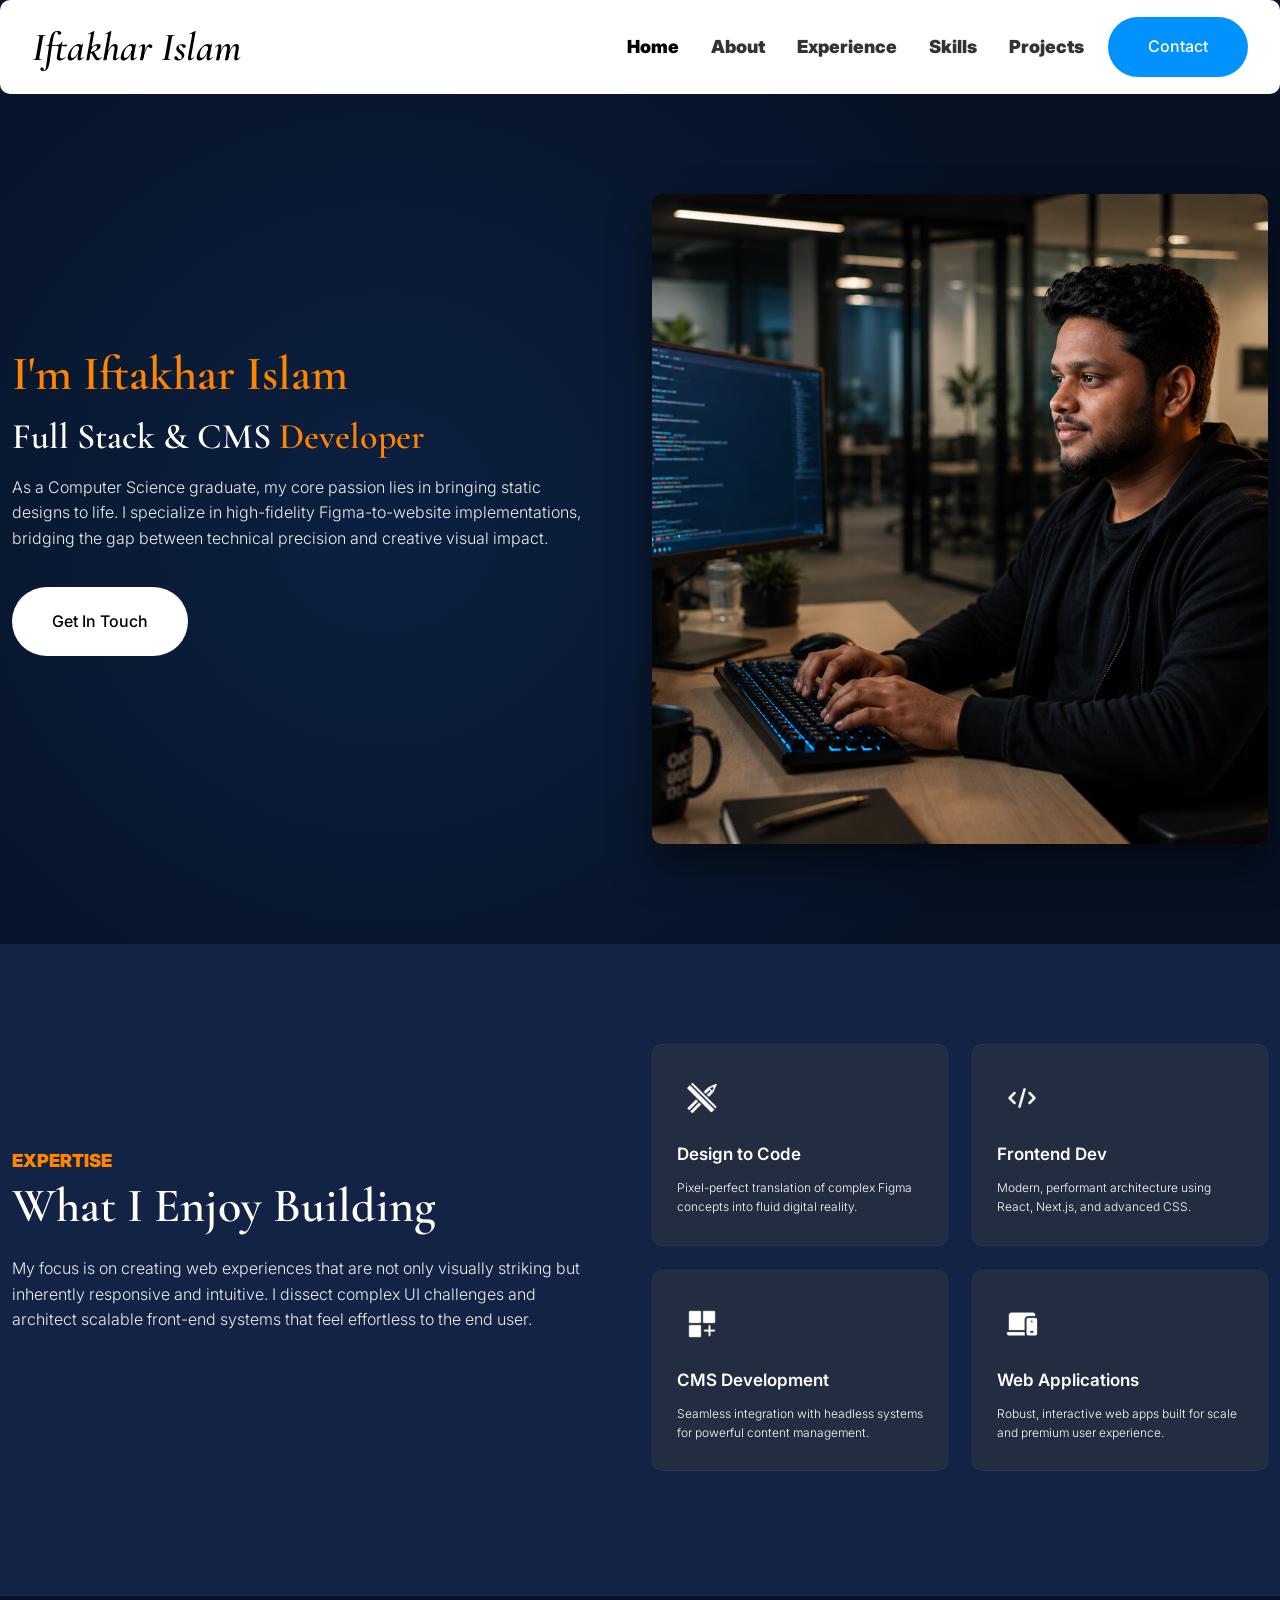
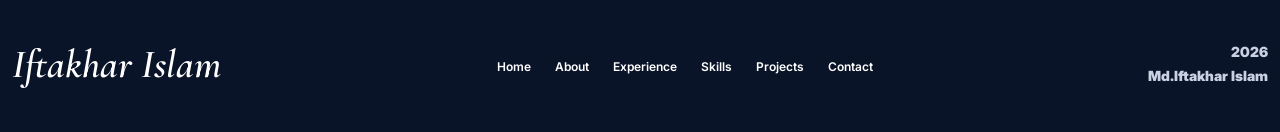
==== commit dc77c926: "about page done" ====
--- a/about.html
+++ b/about.html
@@ -120,7 +120,7 @@
             <div class="col-xl-6 col-lg-6 col-md-6 col-sm-12">
               <div class="expertise-left">
                 <span>Expertise</span>
-                <h3>What I Enjoy Building</h3>
+                <h2>What I Enjoy Building</h2>
                 <p>
                   My focus is on creating web experiences that are not only
                   visually striking but inherently responsive and intuitive. I
--- a/assets/scss/main.css
+++ b/assets/scss/main.css
@@ -3375,4 +3375,112 @@
     height: 280px;
     border-radius: 10px;
   }
+}
+/* ==========================================
+   Expertise Section
+   ========================================== */
+.expertise {
+  background-color: #132345;
+  color: #ffffff;
+}
+
+.expertise-wrapper {
+  display: flex;
+  align-items: center;
+}
+
+/* Left Column Styling */
+.expertise-left {
+  padding-right: 40px;
+  margin-top: 100px;
+}
+.expertise-left span {
+  color: var(--zo-theme-primary);
+  font-size: var(--zo-fz-p5);
+  font-weight: 400;
+  margin-bottom: 25px;
+  text-transform: uppercase;
+}
+.expertise-left h2 {
+  margin-bottom: 20px;
+}
+.expertise-left p {
+  font-size: var(--zo-fz-p4);
+  font-weight: 300;
+  margin-bottom: 35px;
+}
+
+/* ==========================================
+   Right Column / Service Cards Grid
+   ========================================== */
+.expertise-right .boxes-wrapper,
+.expertise-right .boxs-wrapper {
+  margin-bottom: 24px;
+}
+
+/* Card Container */
+.boxs {
+  background-color: #222d42;
+  /* Slate blue card background */
+  border-radius: 10px;
+  /* Rounded corners */
+  padding: 28px 24px;
+  height: 100%;
+  transition: transform 0.3s ease, background-color 0.3s ease, box-shadow 0.3s ease;
+  border: 1px solid rgba(255, 255, 255, 0.03);
+}
+
+/* Hover Effect */
+.boxs:hover {
+  transform: translateY(-5px);
+  background-color: #28354d;
+  box-shadow: 0 12px 30px rgba(0, 0, 0, 0.35);
+}
+
+/* Icon Styling */
+.boxs img {
+  width: 50px;
+  height: 50px;
+  -o-object-fit: contain;
+     object-fit: contain;
+  margin-bottom: 18px;
+}
+
+/* Card Heading: "Design to Code", "Frontend Dev", etc. */
+.boxs .headding {
+  color: #ffffff;
+  font-size: 17px;
+  font-weight: 600;
+  margin-bottom: 10px;
+}
+
+/* Card Description */
+.boxs p:not(.headding) {
+  color: var(--zo-common-white);
+  font-size: var(--zo-fz-p6);
+  font-weight: 300;
+  margin-bottom: 0;
+}
+
+/* ==========================================
+   Responsive Adjustments
+   ========================================== */
+@media (max-width: 991px) {
+  .expertise-left {
+    padding-right: 0;
+    margin-bottom: 50px;
+    margin-top: 0;
+  }
+  .expertise-left span {
+    margin-bottom: 20px;
+  }
+}
+@media (max-width: 575px) {
+  .boxs {
+    padding: 22px 18px;
+  }
+  .expertise-right .boxes-wrapper,
+  .expertise-right .boxs-wrapper {
+    margin-bottom: 16px;
+  }
 }/*# sourceMappingURL=main.css.map */
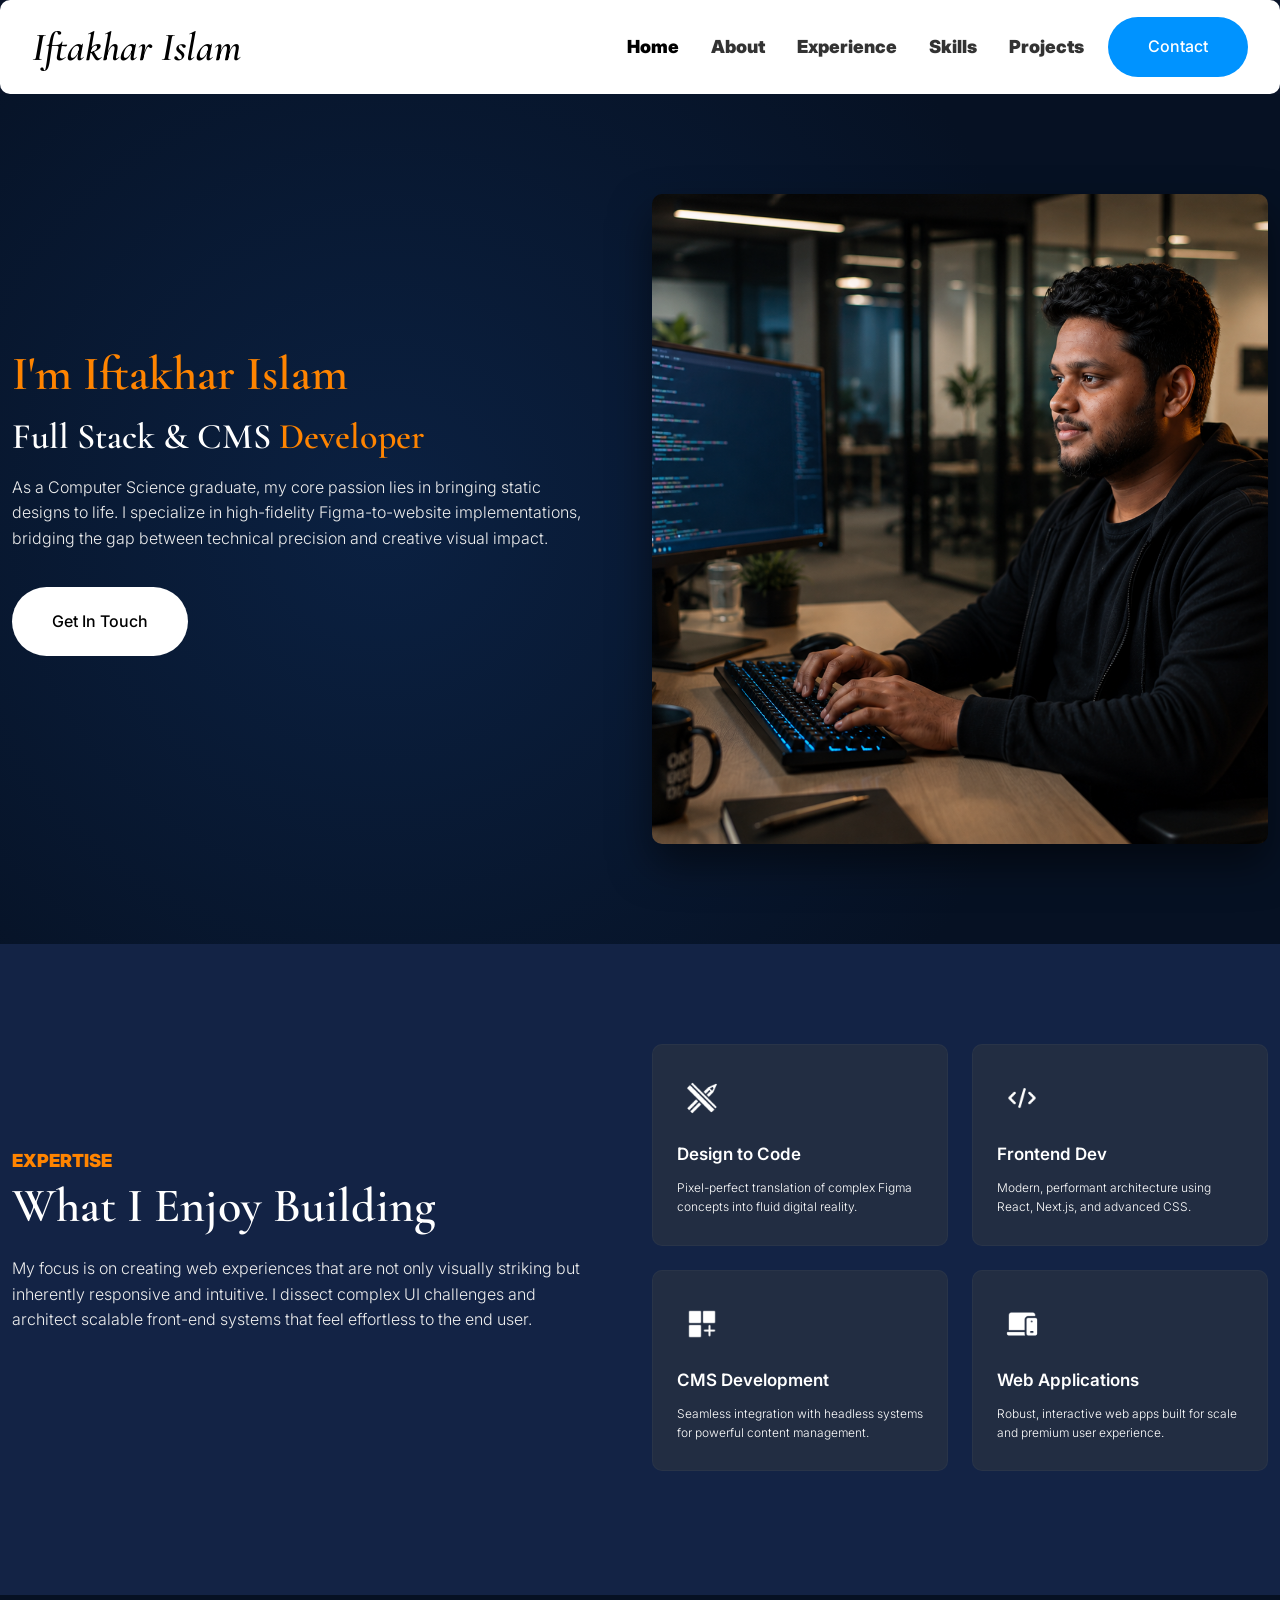
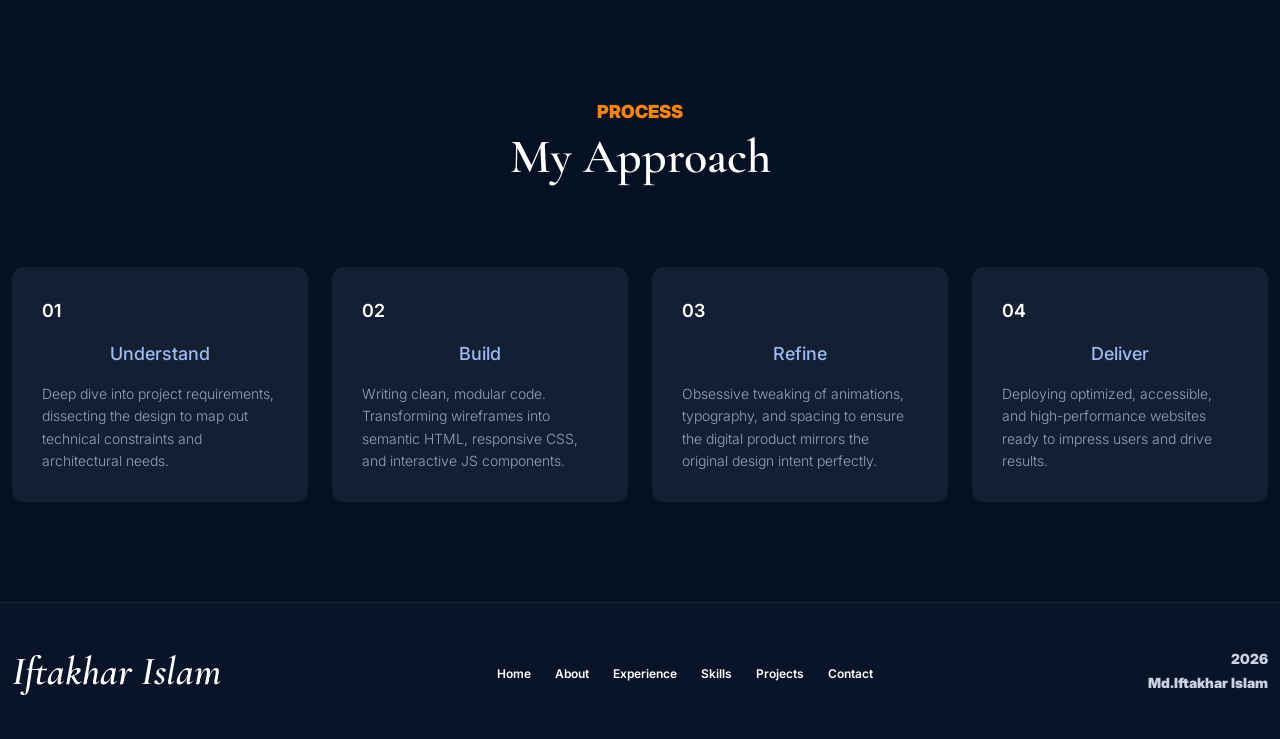
==== commit 0fabd7bc: "process section done" ====
--- a/about.html
+++ b/about.html
@@ -149,13 +149,11 @@
                       </div>
                       <div class="boxs-wrapper">
                         <div class="boxs">
-                          <img
-                            src="assets/img/about/widget.png"
-                            alt=""
-                          />
+                          <img src="assets/img/about/widget.png" alt="" />
                           <p class="headding">CMS Development</p>
                           <p>
-                            Seamless integration with headless systems for powerful content management.
+                            Seamless integration with headless systems for
+                            powerful content management.
                           </p>
                         </div>
                       </div>
@@ -165,30 +163,91 @@
                     <div class="right-right-boxs">
                       <div class="boxes-wrapper">
                         <div class="boxs">
-                          <img
-                            src="assets/img/about/code.png"
-                            alt=""
-                          />
+                          <img src="assets/img/about/code.png" alt="" />
                           <p class="headding">Frontend Dev</p>
                           <p>
-                            Modern, performant architecture using React, Next.js, and advanced CSS.
+                            Modern, performant architecture using React,
+                            Next.js, and advanced CSS.
                           </p>
                         </div>
                       </div>
                       <div class="boxs-wrapper">
                         <div class="boxs">
-                          <img
-                            src="assets/img/about/responsive.png"
-                            alt=""
-                          />
+                          <img src="assets/img/about/responsive.png" alt="" />
                           <p class="headding">Web Applications</p>
                           <p>
-                            Robust, interactive web apps built for scale and premium user experience.
+                            Robust, interactive web apps built for scale and
+                            premium user experience.
                           </p>
                         </div>
                       </div>
                     </div>
                   </div>
+                </div>
+              </div>
+            </div>
+          </div>
+        </div>
+      </div>
+    </section>
+    <!-- Expertise End Here -->
+
+    <!-- Expertise Start Here -->
+    <section class="process ptb-100">
+      <div class="container full-container">
+        <div class="process-wropper">
+          <div class="process-top">
+            <span>PROCESS</span>
+            <h2>My Approach</h2>
+          </div>
+          <div class="row">
+            <div class="col-xl-3 col-lg-3 col-md-3 col-sm-12">
+              <div class="card-wrapper">
+                <div class="card">
+                  <span>01</span>
+                  <p class="head">Understand</p>
+                  <p>
+                    Deep dive into project requirements, dissecting the design
+                    to map out technical constraints and architectural needs.
+                  </p>
+                </div>
+              </div>
+            </div>
+            <div class="col-xl-3 col-lg-3 col-md-3 col-sm-12">
+              <div class="card-wrapper">
+                <div class="card">
+                  <span>02</span>
+                  <p class="head">Build</p>
+                  <p>
+                    Writing clean, modular code. Transforming wireframes into
+                    semantic HTML, responsive CSS, and interactive JS
+                    components.
+                  </p>
+                </div>
+              </div>
+            </div>
+            <div class="col-xl-3 col-lg-3 col-md-3 col-sm-12">
+              <div class="card-wrapper">
+                <div class="card">
+                  <span>03</span>
+                  <p class="head">Refine</p>
+                  <p>
+                    Obsessive tweaking of animations, typography, and spacing to
+                    ensure the digital product mirrors the original design
+                    intent perfectly.
+                  </p>
+                </div>
+              </div>
+            </div>
+            <div class="col-xl-3 col-lg-3 col-md-3 col-sm-12">
+              <div class="card-wrapper">
+                <div class="card">
+                  <span>04</span>
+                  <p class="head">Deliver</p>
+                  <p>
+                    Deploying optimized, accessible, and high-performance
+                    websites ready to impress users and drive results.
+                  </p>
                 </div>
               </div>
             </div>
--- a/assets/scss/main.css
+++ b/assets/scss/main.css
@@ -3483,4 +3483,101 @@
   .expertise-right .boxs-wrapper {
     margin-bottom: 16px;
   }
+}
+/* ==========================================
+   Process / Approach Section
+   ========================================== */
+.process {
+  background-color: #061123;
+  /* Deep navy background matching hero/expertise */
+}
+
+/* Centered Header Block */
+.process-top {
+  text-align: center;
+  margin-bottom: 80px;
+}
+.process-top span {
+  color: var(--zo-theme-primary);
+  font-size: var(--zo-fz-p5);
+  font-weight: 400;
+  margin-bottom: 25px;
+  text-transform: uppercase;
+}
+
+/* Card Wrapper Reset */
+.card-wrapper {
+  height: 100%;
+  padding: 30px;
+  border-radius: 12px;
+  background-color: #151F34;
+  transition: transform 0.3s ease, background-color 0.3s ease, box-shadow 0.3s ease;
+}
+
+.card-wrapper:hover {
+  transform: translateY(-5px);
+  background-color: #28354d;
+  box-shadow: 0 12px 30px rgba(0, 0, 0, 0.35);
+}
+
+.card {
+  background: transparent;
+  border: none;
+  border-radius: 0;
+  padding: 0;
+}
+
+/* Step Numbers: "01", "02", "03", "04" */
+.card span {
+  display: block;
+  color: var(--zo-common-white);
+  /* Muted slate blue number accent */
+  font-size: 18px;
+  font-weight: 600;
+  margin-bottom: 14px;
+}
+
+/* Card Heading: "Understand", "Build", etc. */
+.card .head {
+  color: #9cbbf0;
+  /* Soft light blue heading */
+  font-size: 18px;
+  font-weight: 500;
+  margin-bottom: 14px;
+  float: left;
+}
+
+/* Card Paragraph Text */
+.card p {
+  color: #94a3b8;
+  /* Muted slate body text */
+  font-size: 14px;
+  line-height: 1.6;
+  font-weight: 300;
+  margin-bottom: 0;
+}
+
+/* ==========================================
+   Responsive Adjustments
+   ========================================== */
+@media (max-width: 991px) {
+  .process-top {
+    margin-bottom: 40px;
+  }
+  .card-wrapper {
+    margin-bottom: 32px;
+  }
+  /* Remove bottom margin on last item in mobile grid */
+  .col-sm-12:last-child .card-wrapper {
+    margin-bottom: 0;
+  }
+}
+@media (max-width: 575px) {
+  .card-wrapper {
+    margin-bottom: 32px;
+  }
+  .col-sm-12:last-child .card-wrapper {
+    margin-bottom: 0;
+    padding-bottom: 50px;
+  }
 }/*# sourceMappingURL=main.css.map */
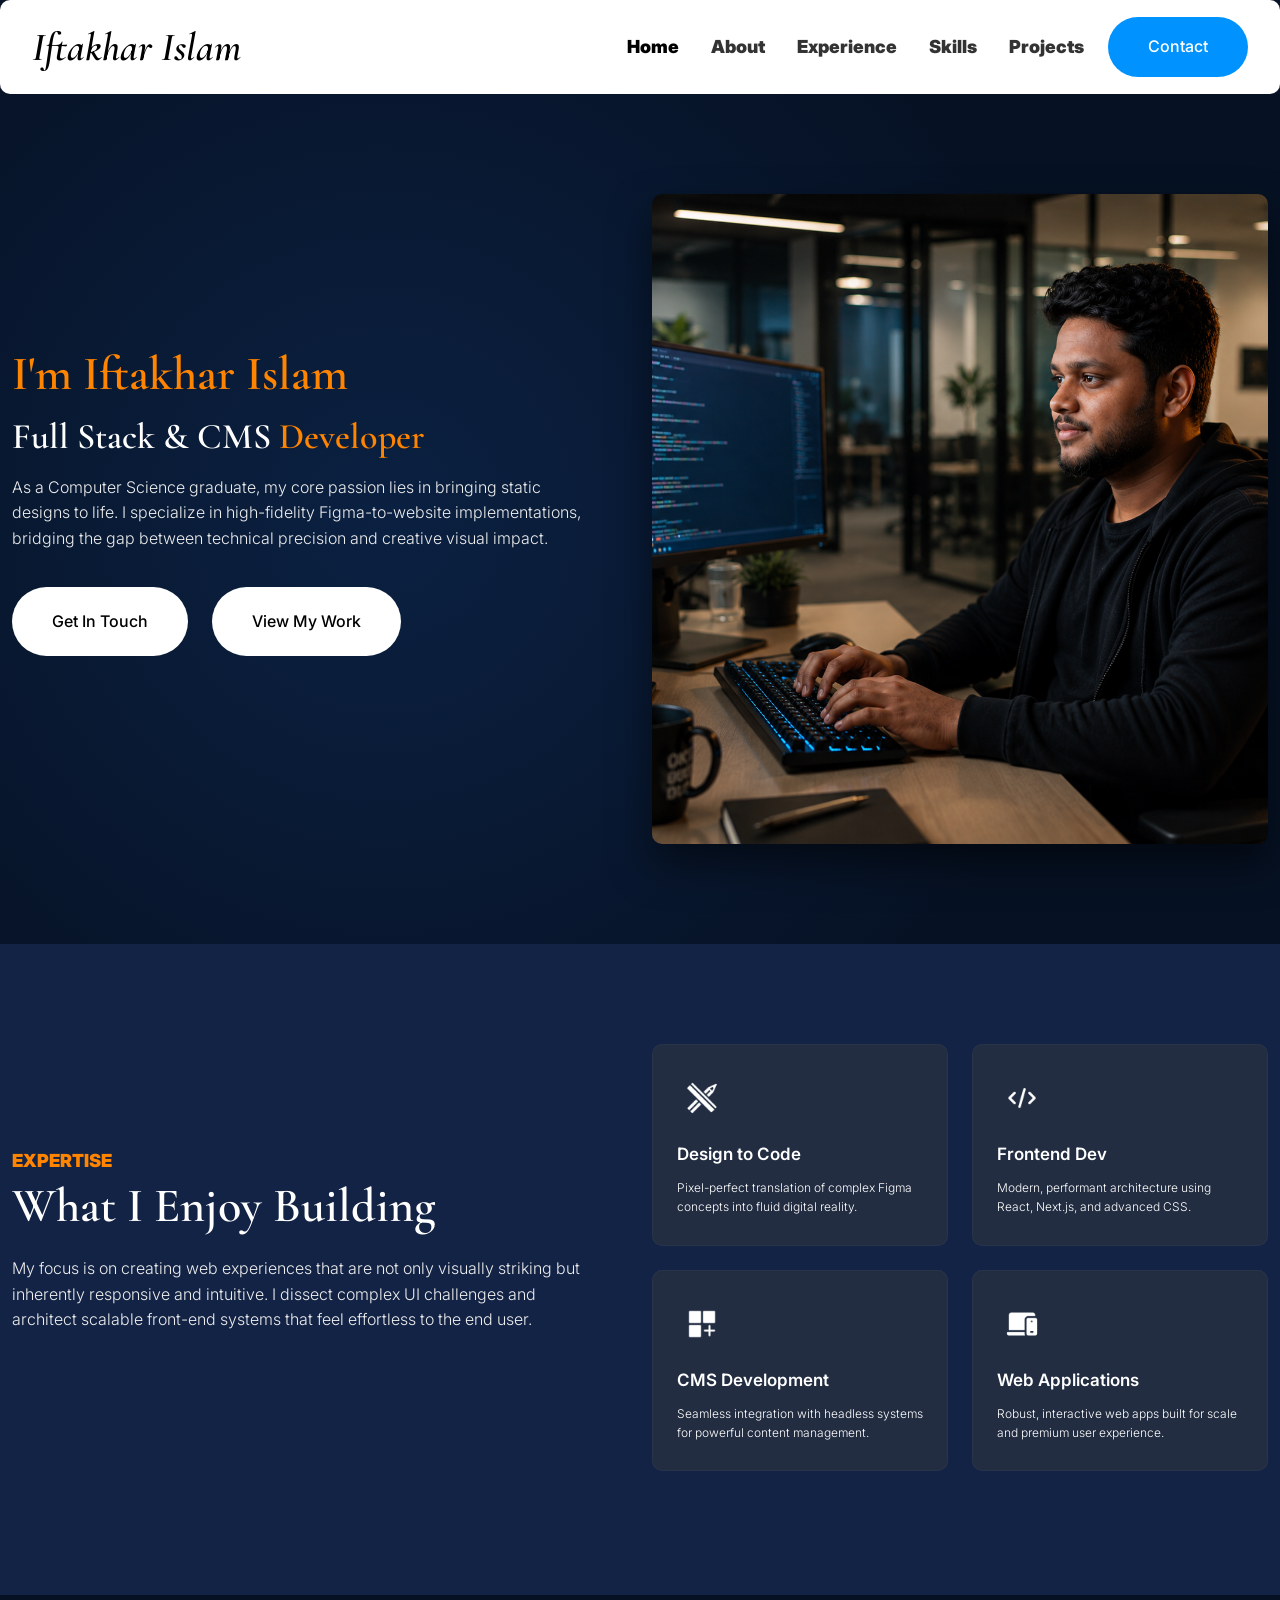
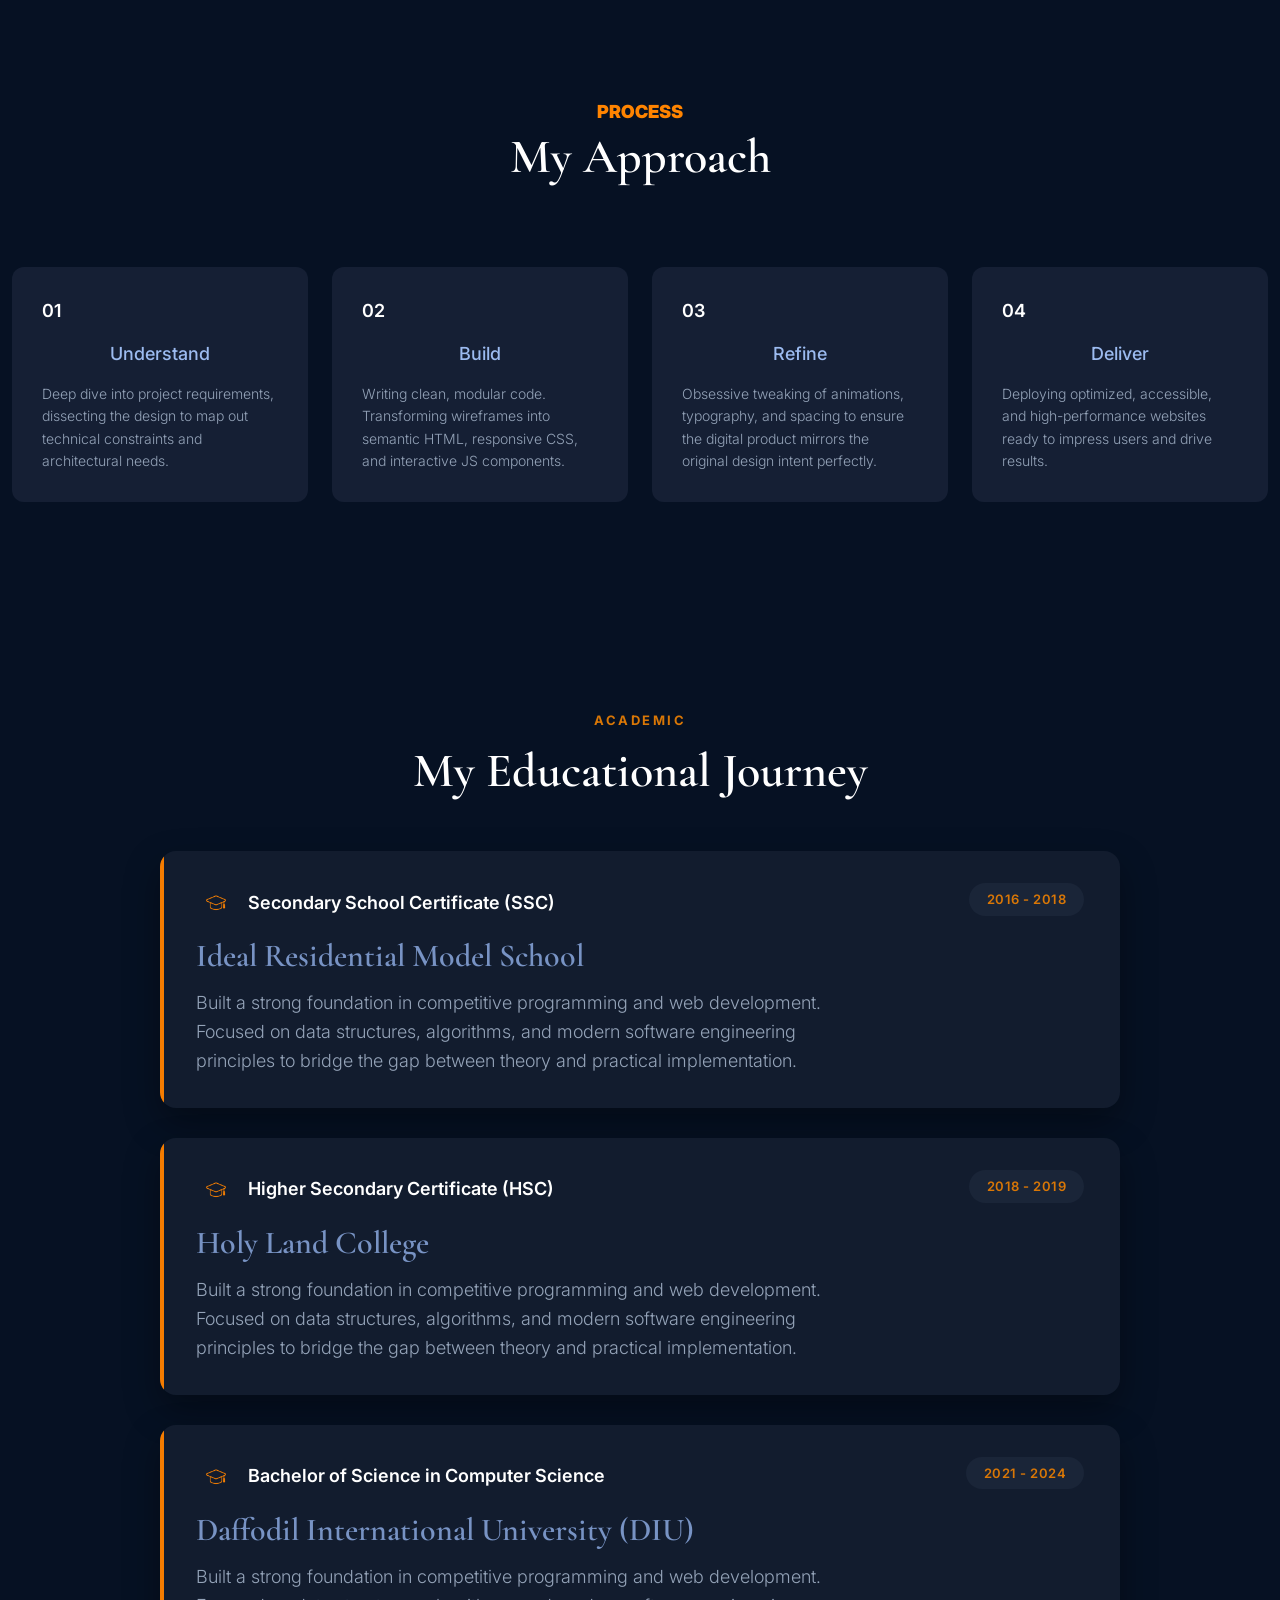
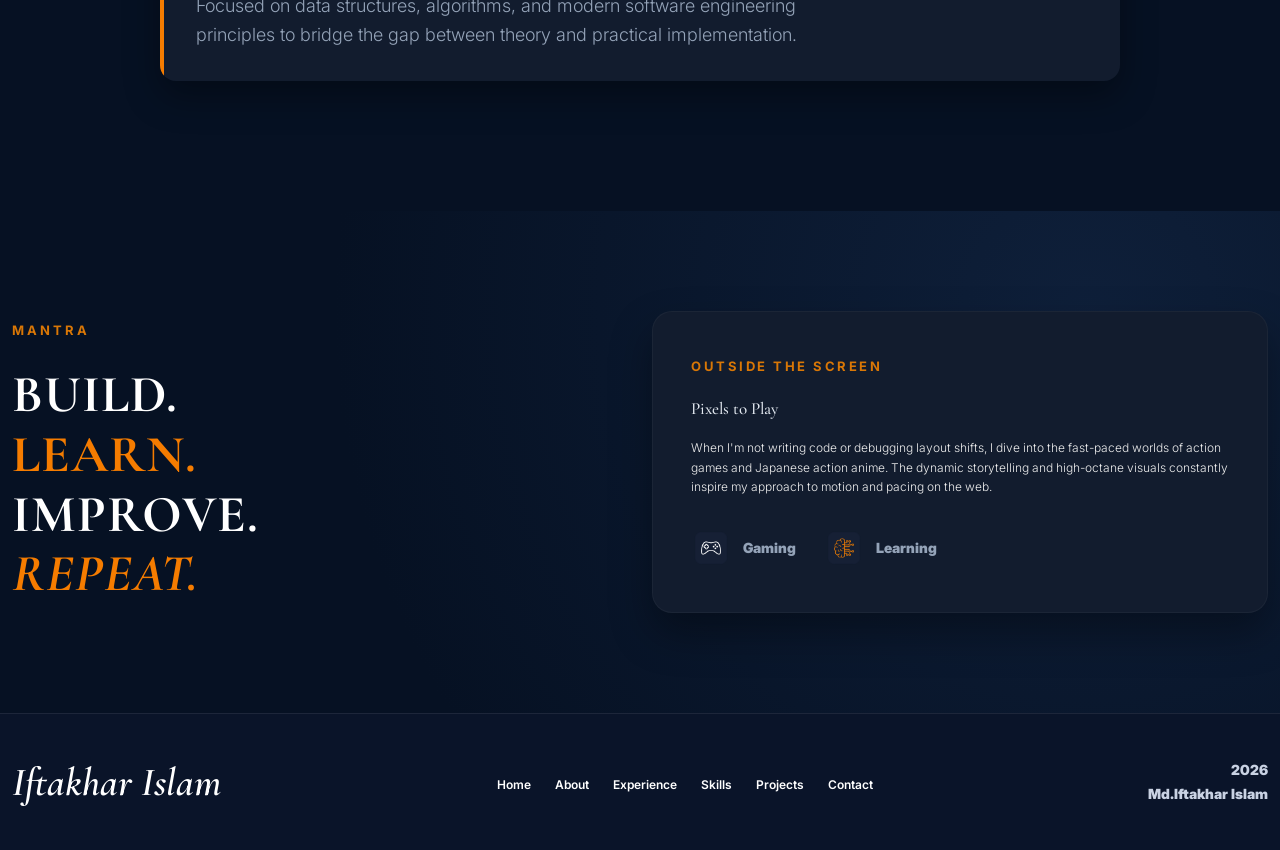
==== commit ff31c4aa: "about page and experience is done" ====
--- a/about.html
+++ b/about.html
@@ -1,303 +1,424 @@
 <!doctype html>
 <html lang="en">
-  <head>
-    <meta charset="UTF-8" />
-    <meta name="viewport" content="width=device-width, initial-scale=1.0" />
-    <meta
-      name="description"
-      content="Talwah is a professional HTML template for madrasa-cadet institutions offering Islamic and modern education under one system."
-    />
-    <title>Iftakhar Islam | Developer</title>
-
-    <!-- Bootstrap CSS -->
-    <link
-      href="https://cdn.jsdelivr.net/npm/bootstrap@5.3.3/dist/css/bootstrap.min.css"
-      rel="stylesheet"
-    />
-
-    <!-- Icons -->
-    <link
-      rel="stylesheet"
-      href="https://cdnjs.cloudflare.com/ajax/libs/font-awesome/6.5.2/css/all.min.css"
-    />
-    <link
-      rel="icon"
-      type="image/png"
-      href="assets/img/icons/ChatGPT_Image.png"
-    />
-    <link rel="stylesheet" href="assets/css/style.css" />
-    <link rel="stylesheet" href="assets/css/swiper.min.css" />
-    <link rel="stylesheet" href="assets/css/bootstrap.min.css" />
-    <link rel="stylesheet" href="assets/css/remixicon.css" />
-    <link rel="stylesheet" href="assets/scss/main.css" />
-    <link rel="stylesheet" href="assets/css/simple-lightbox.min.css" />
-  </head>
-  <body>
-    <!-- Navbar Start Here -->
-    <nav class="navbar navbar-expand-md custom-navbar sticky-top">
-      <div class="container full-container">
-        <!-- Logo -->
-        <a class="navbar-brand logo" href="#">
-          <p class="logo">Iftakhar Islam</p>
-        </a>
-
-        <!-- Toggle Button (Mobile) -->
-        <button
-          class="navbar-toggler"
-          type="button"
-          data-bs-toggle="collapse"
-          data-bs-target="#navMenu"
-          aria-controls="navMenu"
-          aria-expanded="false"
-          aria-label="Toggle navigation"
-        >
-          <span class="navbar-toggler-icon"></span>
-        </button>
-
-        <!-- Menu -->
-        <div class="collapse navbar-collapse justify-content-end" id="navMenu">
-          <ul class="navbar-nav align-items-center gap-3">
-            <li class="nav-item">
-              <a class="nav-link active" href="index.html">Home</a>
-            </li>
-            <li class="nav-item">
-              <a class="nav-link" href="about.html">About</a>
-            </li>
-            <li class="nav-item">
-              <a class="nav-link" href="#experience">Experience</a>
-            </li>
-            <li class="nav-item">
-              <a class="nav-link" href="#skills">Skills</a>
-            </li>
-            <li class="nav-item">
-              <a class="nav-link" href="#projects">Projects</a>
-            </li>
-
-            <!-- Contact Button -->
-            <li class="nav-item">
-              <a class="primary-btn" href="#contact">Contact</a>
-            </li>
+
+<head>
+  <meta charset="UTF-8" />
+  <meta name="viewport" content="width=device-width, initial-scale=1.0" />
+  <meta name="description"
+    content="Talwah is a professional HTML template for madrasa-cadet institutions offering Islamic and modern education under one system." />
+  <title>About | Iftakhar Islam | Developer</title>
+
+  <!-- Bootstrap CSS -->
+  <link href="https://cdn.jsdelivr.net/npm/bootstrap@5.3.3/dist/css/bootstrap.min.css" rel="stylesheet" />
+
+  <!-- Icons -->
+  <link rel="stylesheet" href="https://cdnjs.cloudflare.com/ajax/libs/font-awesome/6.5.2/css/all.min.css" />
+  <link rel="icon" type="image/png" href="assets/img/icons/ChatGPT_Image.png" />
+  <link rel="stylesheet" href="assets/css/style.css" />
+  <link rel="stylesheet" href="assets/css/swiper.min.css" />
+  <link rel="stylesheet" href="assets/css/bootstrap.min.css" />
+  <link rel="stylesheet" href="assets/css/remixicon.css" />
+  <link rel="stylesheet" href="assets/scss/main.css" />
+  <link rel="stylesheet" href="assets/css/simple-lightbox.min.css" />
+</head>
+
+<body>
+  <!-- Navbar Start Here -->
+  <nav class="navbar navbar-expand-md custom-navbar sticky-top">
+    <div class="container full-container">
+      <!-- Logo -->
+      <a class="navbar-brand logo" href="index.html">
+        <p class="logo">Iftakhar Islam</p>
+      </a>
+
+      <!-- Toggle Button (Mobile) -->
+      <button class="navbar-toggler" type="button" data-bs-toggle="collapse" data-bs-target="#navMenu"
+        aria-controls="navMenu" aria-expanded="false" aria-label="Toggle navigation">
+        <span class="navbar-toggler-icon"></span>
+      </button>
+
+      <!-- Menu -->
+      <div class="collapse navbar-collapse justify-content-end" id="navMenu">
+        <ul class="navbar-nav align-items-center gap-3">
+          <li class="nav-item">
+            <a class="nav-link active" href="index.html">Home</a>
+          </li>
+          <li class="nav-item">
+            <a class="nav-link" href="#">About</a>
+          </li>
+          <li class="nav-item">
+            <a class="nav-link" href="experience.html">Experience</a>
+          </li>
+          <li class="nav-item">
+            <a class="nav-link" href="#skills">Skills</a>
+          </li>
+          <li class="nav-item">
+            <a class="nav-link" href="#projects">Projects</a>
+          </li>
+
+          <!-- Contact Button -->
+          <li class="nav-item">
+            <a class="primary-btn" href="index.html#contact">Contact</a>
+          </li>
+        </ul>
+      </div>
+    </div>
+  </nav>
+  <!-- Navbar End Here -->
+
+  <!-- about-hero Start Here -->
+  <section class="about-hero ptb-100">
+    <div class="container full-container">
+      <div class="about-hero-wrapper">
+        <div class="row">
+          <div class="col-xl-6 col-lg-6 col-md-6 col-sm-12">
+            <div class="hero-left">
+              <h2>I'm Iftakhar Islam</h2>
+              <h3>Full Stack & CMS <span>Developer</span></h3>
+              <p>
+                As a Computer Science graduate, my core passion lies in
+                bringing static designs to life. I specialize in high-fidelity
+                Figma-to-website implementations, bridging the gap between
+                technical precision and creative visual impact.
+              </p>
+              <a href="index.html#contact" class="white-btn">Get In Touch</a>
+              <a href="index.html#projects" class="white-btn">View My Work</a>
+            </div>
+          </div>
+          <div class="col-xl-6 col-lg-6 col-md-6 col-sm-12">
+            <div class="hero-right">
+              <img src="assets/img/image-me/office-my-image.png" alt="" />
+            </div>
+          </div>
+        </div>
+      </div>
+    </div>
+  </section>
+  <!-- about-hero End Here -->
+
+  <!-- Expertise Start Here -->
+  <section class="expertise ptb-100">
+    <div class="container full-container">
+      <div class="expertise-wrapper">
+        <div class="row">
+          <div class="col-xl-6 col-lg-6 col-md-6 col-sm-12">
+            <div class="expertise-left">
+              <span>Expertise</span>
+              <h2>What I Enjoy Building</h2>
+              <p>
+                My focus is on creating web experiences that are not only
+                visually striking but inherently responsive and intuitive. I
+                dissect complex UI challenges and architect scalable front-end
+                systems that feel effortless to the end user.
+              </p>
+            </div>
+          </div>
+          <div class="col-xl-6 col-lg-6 col-md-6 col-sm-12">
+            <div class="expertise-right">
+              <div class="row">
+                <div class="col-xl-6 col-lg-6 col-md-6 col-sm-12">
+                  <div class="right-left-boxs">
+                    <div class="boxes-wrapper">
+                      <div class="boxs">
+                        <img src="assets/img/about/pencil-and-ruler-crossed.png" alt="" />
+                        <p class="headding">Design to Code</p>
+                        <p>
+                          Pixel-perfect translation of complex Figma concepts
+                          into fluid digital reality.
+                        </p>
+                      </div>
+                    </div>
+                    <div class="boxs-wrapper">
+                      <div class="boxs">
+                        <img src="assets/img/about/widget.png" alt="" />
+                        <p class="headding">CMS Development</p>
+                        <p>
+                          Seamless integration with headless systems for
+                          powerful content management.
+                        </p>
+                      </div>
+                    </div>
+                  </div>
+                </div>
+                <div class="col-xl-6 col-lg-6 col-md-6 col-sm-12">
+                  <div class="right-right-boxs">
+                    <div class="boxes-wrapper">
+                      <div class="boxs">
+                        <img src="assets/img/about/code.png" alt="" />
+                        <p class="headding">Frontend Dev</p>
+                        <p>
+                          Modern, performant architecture using React,
+                          Next.js, and advanced CSS.
+                        </p>
+                      </div>
+                    </div>
+                    <div class="boxs-wrapper">
+                      <div class="boxs">
+                        <img src="assets/img/about/responsive.png" alt="" />
+                        <p class="headding">Web Applications</p>
+                        <p>
+                          Robust, interactive web apps built for scale and
+                          premium user experience.
+                        </p>
+                      </div>
+                    </div>
+                  </div>
+                </div>
+              </div>
+            </div>
+          </div>
+        </div>
+      </div>
+    </div>
+  </section>
+  <!-- Expertise End Here -->
+
+  <!-- process Start Here -->
+  <section class="process ptb-100">
+    <div class="container full-container">
+      <div class="process-wropper">
+        <div class="process-top">
+          <span>PROCESS</span>
+          <h2>My Approach</h2>
+        </div>
+        <div class="row">
+          <div class="col-xl-3 col-lg-3 col-md-3 col-sm-12">
+            <div class="card-wrapper">
+              <div class="card">
+                <span>01</span>
+                <p class="head">Understand</p>
+                <p>
+                  Deep dive into project requirements, dissecting the design
+                  to map out technical constraints and architectural needs.
+                </p>
+              </div>
+            </div>
+          </div>
+          <div class="col-xl-3 col-lg-3 col-md-3 col-sm-12">
+            <div class="card-wrapper">
+              <div class="card">
+                <span>02</span>
+                <p class="head">Build</p>
+                <p>
+                  Writing clean, modular code. Transforming wireframes into
+                  semantic HTML, responsive CSS, and interactive JS
+                  components.
+                </p>
+              </div>
+            </div>
+          </div>
+          <div class="col-xl-3 col-lg-3 col-md-3 col-sm-12">
+            <div class="card-wrapper">
+              <div class="card">
+                <span>03</span>
+                <p class="head">Refine</p>
+                <p>
+                  Obsessive tweaking of animations, typography, and spacing to
+                  ensure the digital product mirrors the original design
+                  intent perfectly.
+                </p>
+              </div>
+            </div>
+          </div>
+          <div class="col-xl-3 col-lg-3 col-md-3 col-sm-12">
+            <div class="card-wrapper">
+              <div class="card">
+                <span>04</span>
+                <p class="head">Deliver</p>
+                <p>
+                  Deploying optimized, accessible, and high-performance
+                  websites ready to impress users and drive results.
+                </p>
+              </div>
+            </div>
+          </div>
+        </div>
+      </div>
+    </div>
+  </section>
+  <!-- process End Here -->
+
+  <!--ACADEMIC BACKGROUND-->
+  <section class="academic ptb-100">
+    <div class="container full-container">
+      <div class="academic-wrapper">
+        <div class="academic-top">
+          <span>ACADEMIC</span>
+          <h2>My Educational Journey</h2>
+        </div>
+        <div class="academic-body-wrapper">
+          <div class="academic-body">
+            <div class="row align-items-start">
+              <div class="col-xl-9 col-lg-9 col-md-8 col-sm-12">
+                <div class="body-left">
+                  <div class="body-top">
+                    <img src="assets/img/about/graduate.png" alt="" />
+                    <p>Secondary School Certificate (SSC)</p>
+                  </div>
+                  <h4>Ideal Residential Model School</h4>
+                  <p>
+                    Built a strong foundation in competitive programming and web development. Focused on data
+                    structures, algorithms, and modern software engineering principles to bridge the gap between theory
+                    and practical implementation.
+                  </p>
+                </div>
+              </div>
+              <div class="col-xl-3 col-lg-3 col-md-4 col-sm-12">
+                <div class="body-right">
+                  <p>2016 - 2018</p>
+                </div>
+              </div>
+            </div>
+          </div>
+          <div class="academic-body">
+            <div class="row align-items-start">
+              <div class="col-xl-9 col-lg-9 col-md-8 col-sm-12">
+                <div class="body-left">
+                  <div class="body-top">
+                    <img src="assets/img/about/graduate.png" alt="" />
+                    <p>Higher Secondary Certificate (HSC)</p>
+                  </div>
+                  <h4>Holy Land College</h4>
+                  <p>
+                    Built a strong foundation in competitive programming and web development. Focused on data
+                    structures, algorithms, and modern software engineering principles to bridge the gap between theory
+                    and practical implementation.
+                  </p>
+                </div>
+              </div>
+              <div class="col-xl-3 col-lg-3 col-md-4 col-sm-12">
+                <div class="body-right">
+                  <p>2018 - 2019</p>
+                </div>
+              </div>
+            </div>
+          </div>
+          <div class="academic-body">
+            <div class="row align-items-start">
+              <div class="col-xl-9 col-lg-9 col-md-8 col-sm-12">
+                <div class="body-left">
+                  <div class="body-top">
+                    <img src="assets/img/about/graduate.png" alt="" />
+                    <p>Bachelor of Science in Computer Science</p>
+                  </div>
+                  <h4>Daffodil International University (DIU)</h4>
+                  <p>
+                    Built a strong foundation in competitive programming and web development. Focused on data
+                    structures, algorithms, and modern software engineering principles to bridge the gap between theory
+                    and practical implementation.
+                  </p>
+                </div>
+              </div>
+              <div class="col-xl-3 col-lg-3 col-md-4 col-sm-12">
+                <div class="body-right">
+                  <p>2021 - 2024</p>
+                </div>
+              </div>
+            </div>
+          </div>
+        </div>
+      </div>
+    </div>
+  </section>
+  <!--ACADEMIC BACKGROUND END-->
+
+  <!--OFF TIME START HERE-->
+  <section class="mantra ptb-100">
+    <div class="container full-container">
+      <div class="mantra-wrapper">
+        <div class="row align-items-center">
+          <!-- Left Side (Changed to col-xl-6) -->
+          <div class="col-xl-6 col-lg-6 col-md-12 col-sm-12">
+            <div class="mantra-left">
+              <span class="tag">Mantra</span>
+              <h2>
+                <span>BUILD.</span>
+                <span class="orange">LEARN.</span>
+                <span>IMPROVE.</span>
+                <span class="orange italic">REPEAT.</span>
+              </h2>
+            </div>
+          </div>
+
+          <!-- Right Side (Changed to col-xl-6) -->
+          <div class="col-xl-6 col-lg-6 col-md-12 col-sm-12">
+            <div class="mantra-right">
+              <div class="mantra-right-wrapper">
+                <span class="tag">OUTSIDE THE SCREEN</span>
+                <h5>Pixels to Play</h5>
+                <p>
+                  When I'm not writing code or debugging layout shifts, I dive into the fast-paced worlds of action
+                  games and Japanese action anime. The dynamic storytelling and high-octane visuals constantly inspire
+                  my approach to motion and pacing on the web.
+                </p>
+
+                <div class="right-bottom">
+                  <div class="hobby-item">
+                    <div class="icon-box">
+                      <img src="assets/img/about/console.png" alt="Gaming" />
+                    </div>
+                    <span>Gaming</span>
+                  </div>
+
+                  <div class="hobby-item">
+                    <div class="icon-box">
+                      <img src="assets/img/about/brain.png" alt="Learning" />
+                    </div>
+                    <span>Learning</span>
+                  </div>
+                </div>
+              </div>
+            </div>
+          </div>
+
+        </div>
+      </div>
+    </div>
+  </section>
+  <!-- OFF TIME END HERE -->
+
+  <!-- FOOTER START here -->
+  <footer class="site-footer ptb-100">
+    <div class="container full-container">
+      <div class="footer-wrapper">
+        <!-- Logo + contact -->
+        <div class="footer-brand-col">
+          <a class="navbar-brand logo" href="index.html">
+            <p class="logo">Iftakhar Islam</p>
+          </a>
+        </div>
+
+        <!-- Nav links -->
+        <nav class="footer-nav-col" aria-label="Footer navigation">
+          <ul class="footer-nav-list">
+            <li><a href="index.html">Home</a></li>
+            <li><a href="#">About</a></li>
+            <li><a href="experience.html">Experience</a></li>
+            <li><a href="#skills">Skills</a></li>
+            <li><a href="#projects">Projects</a></li>
+            <li><a href="index.html#contact">Contact</a></li>
           </ul>
-        </div>
-      </div>
-    </nav>
-    <!-- Navbar End Here -->
-
-    <!-- about-hero Start Here -->
-    <section class="about-hero ptb-100">
-      <div class="container full-container">
-        <div class="about-hero-wrapper">
-          <div class="row">
-            <div class="col-xl-6 col-lg-6 col-md-6 col-sm-12">
-              <div class="hero-left">
-                <h2>I'm Iftakhar Islam</h2>
-                <h3>Full Stack & CMS <span>Developer</span></h3>
-                <p>
-                  As a Computer Science graduate, my core passion lies in
-                  bringing static designs to life. I specialize in high-fidelity
-                  Figma-to-website implementations, bridging the gap between
-                  technical precision and creative visual impact.
-                </p>
-                <a href="" class="white-btn">Get In Touch</a>
-              </div>
-            </div>
-            <div class="col-xl-6 col-lg-6 col-md-6 col-sm-12">
-              <div class="hero-right">
-                <img src="assets/img/image-me/office-my-image.png" alt="" />
-              </div>
-            </div>
-          </div>
-        </div>
-      </div>
-    </section>
-    <!-- about-hero End Here -->
-
-    <!-- Expertise Start Here -->
-    <section class="expertise ptb-100">
-      <div class="container full-container">
-        <div class="expertise-wrapper">
-          <div class="row">
-            <div class="col-xl-6 col-lg-6 col-md-6 col-sm-12">
-              <div class="expertise-left">
-                <span>Expertise</span>
-                <h2>What I Enjoy Building</h2>
-                <p>
-                  My focus is on creating web experiences that are not only
-                  visually striking but inherently responsive and intuitive. I
-                  dissect complex UI challenges and architect scalable front-end
-                  systems that feel effortless to the end user.
-                </p>
-              </div>
-            </div>
-            <div class="col-xl-6 col-lg-6 col-md-6 col-sm-12">
-              <div class="expertise-right">
-                <div class="row">
-                  <div class="col-xl-6 col-lg-6 col-md-6 col-sm-12">
-                    <div class="right-left-boxs">
-                      <div class="boxes-wrapper">
-                        <div class="boxs">
-                          <img
-                            src="assets/img/about/pencil-and-ruler-crossed.png"
-                            alt=""
-                          />
-                          <p class="headding">Design to Code</p>
-                          <p>
-                            Pixel-perfect translation of complex Figma concepts
-                            into fluid digital reality.
-                          </p>
-                        </div>
-                      </div>
-                      <div class="boxs-wrapper">
-                        <div class="boxs">
-                          <img src="assets/img/about/widget.png" alt="" />
-                          <p class="headding">CMS Development</p>
-                          <p>
-                            Seamless integration with headless systems for
-                            powerful content management.
-                          </p>
-                        </div>
-                      </div>
-                    </div>
-                  </div>
-                  <div class="col-xl-6 col-lg-6 col-md-6 col-sm-12">
-                    <div class="right-right-boxs">
-                      <div class="boxes-wrapper">
-                        <div class="boxs">
-                          <img src="assets/img/about/code.png" alt="" />
-                          <p class="headding">Frontend Dev</p>
-                          <p>
-                            Modern, performant architecture using React,
-                            Next.js, and advanced CSS.
-                          </p>
-                        </div>
-                      </div>
-                      <div class="boxs-wrapper">
-                        <div class="boxs">
-                          <img src="assets/img/about/responsive.png" alt="" />
-                          <p class="headding">Web Applications</p>
-                          <p>
-                            Robust, interactive web apps built for scale and
-                            premium user experience.
-                          </p>
-                        </div>
-                      </div>
-                    </div>
-                  </div>
-                </div>
-              </div>
-            </div>
-          </div>
-        </div>
-      </div>
-    </section>
-    <!-- Expertise End Here -->
-
-    <!-- Expertise Start Here -->
-    <section class="process ptb-100">
-      <div class="container full-container">
-        <div class="process-wropper">
-          <div class="process-top">
-            <span>PROCESS</span>
-            <h2>My Approach</h2>
-          </div>
-          <div class="row">
-            <div class="col-xl-3 col-lg-3 col-md-3 col-sm-12">
-              <div class="card-wrapper">
-                <div class="card">
-                  <span>01</span>
-                  <p class="head">Understand</p>
-                  <p>
-                    Deep dive into project requirements, dissecting the design
-                    to map out technical constraints and architectural needs.
-                  </p>
-                </div>
-              </div>
-            </div>
-            <div class="col-xl-3 col-lg-3 col-md-3 col-sm-12">
-              <div class="card-wrapper">
-                <div class="card">
-                  <span>02</span>
-                  <p class="head">Build</p>
-                  <p>
-                    Writing clean, modular code. Transforming wireframes into
-                    semantic HTML, responsive CSS, and interactive JS
-                    components.
-                  </p>
-                </div>
-              </div>
-            </div>
-            <div class="col-xl-3 col-lg-3 col-md-3 col-sm-12">
-              <div class="card-wrapper">
-                <div class="card">
-                  <span>03</span>
-                  <p class="head">Refine</p>
-                  <p>
-                    Obsessive tweaking of animations, typography, and spacing to
-                    ensure the digital product mirrors the original design
-                    intent perfectly.
-                  </p>
-                </div>
-              </div>
-            </div>
-            <div class="col-xl-3 col-lg-3 col-md-3 col-sm-12">
-              <div class="card-wrapper">
-                <div class="card">
-                  <span>04</span>
-                  <p class="head">Deliver</p>
-                  <p>
-                    Deploying optimized, accessible, and high-performance
-                    websites ready to impress users and drive results.
-                  </p>
-                </div>
-              </div>
-            </div>
-          </div>
-        </div>
-      </div>
-    </section>
-    <!-- Expertise End Here -->
-
-    <!-- FOOTER START here -->
-    <footer class="site-footer">
-      <div class="container full-container">
-        <div class="footer-wrapper">
-          <!-- Logo + contact -->
-          <div class="footer-brand-col">
-            <a class="navbar-brand logo" href="#">
-              <p class="logo">Iftakhar Islam</p>
-            </a>
-          </div>
-
-          <!-- Nav links -->
-          <nav class="footer-nav-col" aria-label="Footer navigation">
-            <ul class="footer-nav-list">
-              <li><a href="index.html">Home</a></li>
-              <li><a href="about.html">About</a></li>
-              <li><a href="#experience">Experience</a></li>
-              <li><a href="#skills">Skills</a></li>
-              <li><a href="#projects">Projects</a></li>
-              <li><a href="#contact">Contact</a></li>
-            </ul>
-          </nav>
-
-          <!-- Copyright -->
-          <div class="footer-copyright-col">
-            <p class="footer-year" id="footerYear">2026</p>
-            <p class="footer-name">Md.Iftakhar Islam</p>
-          </div>
-        </div>
-      </div>
-    </footer>
-
-    <!-- FOOTER END here -->
-    <!-- Script link -->
-
-    <!-- JS here -->
-    <script src="assets/js/simple-lightbox.min.js"></script>
-    <script src="assets/js/vendor/jquery3.7.1.js"></script>
-    <script src="assets/js/bootstrap.min.js"></script>
-    <script src="assets/js/swiper.min.js"></script>
-    <script src="assets/js/main.js"></script>
-    <script src="assets/js/script.js"></script>
-  </body>
-</html>
+        </nav>
+
+        <!-- Copyright -->
+        <div class="footer-copyright-col">
+          <p class="footer-year" id="footerYear">2026</p>
+          <p class="footer-name">Md.Iftakhar Islam</p>
+        </div>
+      </div>
+    </div>
+  </footer>
+
+  <!-- FOOTER END here -->
+  <!-- Script link -->
+
+  <!-- JS here -->
+  <script src="assets/js/simple-lightbox.min.js"></script>
+  <script src="assets/js/vendor/jquery3.7.1.js"></script>
+  <script src="assets/js/bootstrap.min.js"></script>
+  <script src="assets/js/swiper.min.js"></script>
+  <script src="assets/js/main.js"></script>
+  <script src="assets/js/script.js"></script>
+</body>
+
+</html>
--- a/assets/scss/main.css
+++ b/assets/scss/main.css
@@ -919,6 +919,7 @@
   cursor: pointer;
   display: inline-flex;
   transition: all ease-in-out 0.3s;
+  margin-right: 20px;
 }
 .white-btn:hover {
   color: var(--zo-common-white);
@@ -3580,4 +3581,559 @@
     margin-bottom: 0;
     padding-bottom: 50px;
   }
+}
+/* ==========================================
+   Academic / Educational Journey Section
+   ========================================== */
+.academic {
+  background-color: #061123;
+  color: #ffffff;
+  /* Header Block */
+}
+.academic .academic-top {
+  text-align: center;
+  margin-bottom: 50px;
+}
+.academic .academic-top span {
+  display: inline-block;
+  color: #d97706; /* Warm orange accent */
+  font-size: 13px;
+  font-weight: 700;
+  text-transform: uppercase;
+  letter-spacing: 2.5px;
+  margin-bottom: 10px;
+}
+.academic .academic-top h2 {
+  color: #ffffff;
+  margin-bottom: 0;
+}
+.academic {
+  /* Card Layout Container */
+}
+.academic .academic-body-wrapper {
+  max-width: 960px;
+  margin: 0 auto;
+}
+.academic {
+  /* Main Education Card */
+}
+.academic .academic-body {
+  background-color: #121c2e; /* Dark slate blue card background */
+  border-radius: 16px;
+  padding: 32px 36px;
+  position: relative;
+  overflow: hidden;
+  box-shadow: 0 15px 35px rgba(0, 0, 0, 0.35);
+  margin-bottom: 30px;
+  /* Left Orange Vertical Accent Bar */
+}
+.academic .academic-body::before {
+  content: "";
+  position: absolute;
+  top: 0;
+  left: 0;
+  bottom: 0;
+  width: 4px;
+  background-color: #f57c00; /* Vibrant orange border bar */
+}
+.academic .academic-body {
+  /* Left Content Column */
+}
+.academic .academic-body .body-left .body-top {
+  display: flex;
+  align-items: center;
+  gap: 12px;
+  margin-bottom: 14px;
+}
+.academic .academic-body .body-left .body-top img {
+  width: 40px;
+  height: 40px;
+  -o-object-fit: contain;
+     object-fit: contain;
+}
+.academic .academic-body .body-left .body-top p {
+  color: #ffffff;
+  font-size: 18px;
+  font-weight: 600;
+  margin-bottom: 0;
+}
+.academic .academic-body .body-left h4 {
+  color: #7893c4; /* Soft blue university heading */
+  margin-bottom: 14px;
+}
+.academic .academic-body .body-left p {
+  color: #94a3b8; /* Muted description text */
+  font-size: var(--zo-fz-p5);
+  font-weight: 300;
+  margin-bottom: 0;
+}
+.academic .academic-body {
+  /* Right Column (Year Badge) */
+}
+.academic .academic-body .body-right {
+  display: flex;
+  justify-content: flex-end;
+  align-items: flex-start;
+  height: 100%;
+}
+.academic .academic-body .body-right p {
+  display: inline-block;
+  background-color: #1a2538; /* Pill background */
+  color: #d97706; /* Orange text */
+  font-size: 13px;
+  font-weight: 600;
+  padding: 6px 18px;
+  border-radius: 30px;
+  margin-bottom: 0;
+  letter-spacing: 0.5px;
+}
+
+/* ==========================================
+   Responsive Adjustments
+   ========================================== */
+@media (max-width: 767px) {
+  .academic .academic-body {
+    padding: 24px 20px;
+  }
+  .academic .academic-body .body-right {
+    justify-content: flex-start;
+    margin-top: 16px;
+  }
+}
+/* ==========================================
+   Mantra / Outside The Screen Section
+   ========================================== */
+.mantra {
+  background-color: #061123;
+  color: #ffffff;
+  position: relative;
+  overflow: hidden;
+  /* Radial glow on top right background */
+  background-image: radial-gradient(circle at 85% 20%, rgba(30, 58, 100, 0.35) 0%, rgb(6, 17, 35) 65%);
+  /* Left Side Typography */
+}
+.mantra .mantra-left {
+  padding-right: 30px;
+}
+.mantra .mantra-left .tag {
+  display: block;
+  color: #d97706; /* Warm orange tag */
+  font-size: 13px;
+  font-weight: 700;
+  text-transform: uppercase;
+  letter-spacing: 3px;
+  margin-bottom: 24px;
+}
+.mantra .mantra-left h2 {
+  font-size: 52px;
+  font-weight: 800;
+  line-height: 1.15;
+  letter-spacing: 1px;
+  color: #ffffff;
+  margin-bottom: 0;
+  text-transform: uppercase;
+  /* Stack each word on a new line */
+}
+.mantra .mantra-left h2 span {
+  display: block;
+}
+.mantra .mantra-left h2 {
+  /* Orange words */
+}
+.mantra .mantra-left h2 .orange {
+  color: #f57c00;
+}
+.mantra .mantra-left h2 {
+  /* Italic "REPEAT." word */
+}
+.mantra .mantra-left h2 .italic {
+  font-style: italic;
+}
+.mantra {
+  /* Right Side Card */
+}
+.mantra .mantra-right .mantra-right-wrapper {
+  background-color: #121c2e; /* Dark slate card background */
+  border-radius: 20px;
+  padding: 44px 38px;
+  box-shadow: 0 20px 40px rgba(0, 0, 0, 0.35);
+  border: 1px solid rgba(255, 255, 255, 0.04);
+}
+.mantra .mantra-right .mantra-right-wrapper span.tag {
+  display: block;
+  color: #d97706; /* Orange section title */
+  font-size: 13px;
+  font-weight: 700;
+  text-transform: uppercase;
+  letter-spacing: 2.5px;
+  margin-bottom: 18px;
+}
+.mantra .mantra-right .mantra-right-wrapper h5 {
+  color: #e2e8f0;
+  font-size: 17px;
+  font-weight: 500;
+  margin-bottom: 16px;
+}
+.mantra .mantra-right .mantra-right-wrapper p {
+  font-size: var(--zo-fz-p6);
+  font-weight: 300;
+  margin-bottom: 32px;
+}
+.mantra .mantra-right .mantra-right-wrapper {
+  /* Bottom Hobby Badges */
+}
+.mantra .mantra-right .mantra-right-wrapper .right-bottom {
+  display: flex;
+  align-items: center;
+  gap: 28px;
+}
+.mantra .mantra-right .mantra-right-wrapper .right-bottom .hobby-item {
+  display: flex;
+  align-items: center;
+  gap: 12px;
+}
+.mantra .mantra-right .mantra-right-wrapper .right-bottom .hobby-item .icon-box {
+  display: flex;
+  align-items: center;
+  justify-content: center;
+}
+.mantra .mantra-right .mantra-right-wrapper .right-bottom .hobby-item .icon-box img {
+  width: 40px;
+  height: 40px;
+  -o-object-fit: contain;
+     object-fit: contain;
+}
+.mantra .mantra-right .mantra-right-wrapper .right-bottom .hobby-item span {
+  color: #94a3b8;
+  font-size: 14px;
+  font-weight: 400;
+  margin-bottom: 0;
+  text-transform: none;
+  letter-spacing: normal;
+}
+
+/* ==========================================
+   Responsive Adjustments
+   ========================================== */
+@media (max-width: 991px) {
+  .mantra .mantra-left {
+    padding-right: 0;
+    margin-bottom: 40px;
+  }
+  .mantra .mantra-left h2 {
+    font-size: 42px;
+  }
+  .mantra .mantra-right .mantra-right-wrapper {
+    padding: 30px 24px;
+  }
+}
+@media (max-width: 575px) {
+  .mantra .mantra-left h2 {
+    font-size: 34px;
+  }
+  .mantra .mantra-right .mantra-right-wrapper .right-bottom {
+    flex-direction: column;
+    align-items: flex-start;
+    gap: 16px;
+  }
+}
+/*----------------------------------------*/
+/*  12. PAGES experience CSS START
+/*----------------------------------------*/
+/* ==========================================
+   Experience Hero / Section Header
+   ========================================== */
+.hero-top {
+  text-align: center;
+  max-width: 720px;
+  margin: 0 auto;
+  padding: 0 15px;
+  /* Main Title: "Experience" */
+}
+.hero-top h2 {
+  color: #ffffff;
+  font-size: 52px;
+  font-weight: 700;
+  letter-spacing: -0.5px;
+  line-height: 1.1;
+  margin-bottom: 16px;
+}
+.hero-top {
+  /* Subtitle: "Building, Learning, and Growing..." */
+}
+.hero-top span {
+  display: block;
+  color: #92b7f7;
+  /* Soft vibrant blue */
+  font-size: 21px;
+  font-weight: 600;
+  line-height: 1.35;
+  margin-bottom: 24px;
+  max-width: 580px;
+  margin-left: auto;
+  margin-right: auto;
+}
+.hero-top {
+  /* Description Paragraph */
+}
+.hero-top p {
+  font-weight: 300;
+  margin-bottom: 0;
+}
+
+/* ==========================================
+   Responsive Adjustments
+   ========================================== */
+@media (max-width: 767px) {
+  .hero-top h2 {
+    font-size: 38px;
+  }
+  .hero-top span {
+    font-size: 18px;
+    margin-bottom: 18px;
+  }
+  .hero-top p {
+    font-size: 14.5px;
+  }
+}
+/* ==========================================
+   Professional Growth Section
+   ========================================== */
+.growth-section {
+  background-color: #061123;
+  color: #ffffff;
+}
+.growth-section .growth-wrapper {
+  /* Section Title with Orange Dash Bar */
+}
+.growth-section .growth-wrapper h3 {
+  display: flex;
+  align-items: center;
+  gap: 12px;
+  color: #ffffff;
+  font-size: 28px;
+  font-weight: 700;
+  margin-bottom: 40px;
+}
+.growth-section .growth-wrapper {
+  /* Row Counter Setup */
+}
+.growth-section .growth-wrapper .row {
+  counter-reset: growth-step;
+}
+.growth-section .growth-wrapper {
+  /* Card Wrapper & Step Increment */
+}
+.growth-section .growth-wrapper .growth-card-wrapper {
+  height: 100%;
+  counter-increment: growth-step;
+}
+.growth-section .growth-wrapper {
+  /* Main Card Styling */
+}
+.growth-section .growth-wrapper .growth-cards {
+  background-color: #121c2e;
+  /* Dark card background */
+  border-radius: 14px;
+  padding: 32px 24px;
+  height: 100%;
+  display: flex;
+  flex-direction: column;
+  align-items: flex-start;
+  border: 1px solid rgba(255, 255, 255, 0.03);
+  box-shadow: 0 10px 25px rgba(0, 0, 0, 0.25);
+  transition: transform 0.3s ease, box-shadow 0.3s ease;
+}
+.growth-section .growth-wrapper .growth-cards:hover {
+  transform: translateY(-4px);
+  box-shadow: 0 15px 30px rgba(0, 0, 0, 0.35);
+}
+.growth-section .growth-wrapper .growth-cards {
+  /* Icon Box Container */
+}
+.growth-section .growth-wrapper .growth-cards img {
+  width: 50px;
+  height: 50px;
+  background-color: #1a2638;
+  /* Soft dark badge background */
+  border-radius: 10px;
+  -o-object-fit: contain;
+     object-fit: contain;
+  margin-bottom: 24px;
+}
+.growth-section .growth-wrapper .growth-cards {
+  /* Automatic Step Numbers (01, 02, 03, 04) */
+}
+.growth-section .growth-wrapper .growth-cards::before {
+  content: "0" counter(growth-step);
+  display: block;
+  color: #d97706;
+  /* Warm orange step number */
+  font-size: 13px;
+  font-weight: 700;
+  margin-bottom: 8px;
+  letter-spacing: 0.5px;
+}
+.growth-section .growth-wrapper .growth-cards {
+  /* Card Title */
+}
+.growth-section .growth-wrapper .growth-cards h5 {
+  color: #ffffff;
+  font-size: 20px;
+  font-weight: 700;
+  margin-bottom: 12px;
+}
+.growth-section .growth-wrapper .growth-cards {
+  /* Card Paragraph */
+}
+.growth-section .growth-wrapper .growth-cards p {
+  color: #94a3b8;
+  /* Muted description text */
+  font-size: 14px;
+  line-height: 1.6;
+  font-weight: 300;
+  margin-bottom: 0;
+}
+
+/* ==========================================
+   Responsive Adjustments
+   ========================================== */
+@media (max-width: 991px) {
+  .growth-section .growth-card-wrapper {
+    margin-bottom: 24px;
+  }
+  .growth-section {
+    /* Remove bottom margin on last items */
+  }
+  .growth-section .row > div:last-child .growth-card-wrapper {
+    margin-bottom: 0;
+  }
+}
+@media (max-width: 575px) {
+  .growth-section .growth-wrapper h3 {
+    font-size: 24px;
+    margin-bottom: 30px;
+  }
+  .growth-section .growth-cards {
+    padding: 24px 20px;
+  }
+}
+body.bg-dark-custom {
+  background-color: #0B0F19;
+  font-family: "Inter", system-ui, -apple-system, sans-serif;
+}
+
+.section-title h2 {
+  font-weight: 700;
+  letter-spacing: 1.5px;
+  color: #FF6B00;
+}
+
+.experience-card {
+  background-color: #111827;
+  border: 1px solid #1F2937;
+  border-radius: 16px;
+  padding: 2.25rem;
+  transition: transform 0.2s ease, border-color 0.2s ease;
+}
+.experience-card:hover {
+  border-color: rgba(255, 107, 0, 0.4);
+}
+.experience-card .date-range {
+  font-size: 0.8rem;
+  font-weight: 700;
+  letter-spacing: 1.2px;
+  color: #FF6B00;
+  text-transform: uppercase;
+}
+.experience-card .company-title-wrapper {
+  display: inline-flex;
+  align-items: center;
+  gap: 10px;
+}
+.experience-card .company-name {
+  font-size: 2.5rem;
+  font-weight: 800;
+  line-height: 1.1;
+  color: #FFFFFF;
+  margin: 0;
+}
+.experience-card .job-role {
+  font-size: 1.25rem;
+  font-weight: 600;
+  color: #60A5FA;
+  margin-top: 0.25rem;
+  margin-bottom: 1.5rem;
+}
+.experience-card .bullet-list {
+  list-style: none;
+  padding-left: 0;
+  margin-bottom: 1.75rem;
+}
+.experience-card .bullet-list li {
+  position: relative;
+  padding-left: 1.5rem;
+  margin-bottom: 0.75rem;
+  color: #D1D5DB;
+  font-size: 0.95rem;
+  line-height: 1.6;
+}
+.experience-card .bullet-list li::before {
+  content: "▶";
+  position: absolute;
+  left: 0;
+  top: 2px;
+  font-size: 0.7rem;
+  color: #FF6B00;
+}
+.experience-card .skills-wrapper {
+  display: flex;
+  flex-wrap: wrap;
+  gap: 8px;
+}
+.experience-card .skills-wrapper .skill-badge {
+  background-color: #1A2333;
+  color: #93C5FD;
+  font-size: 0.8rem;
+  font-weight: 600;
+  padding: 0.35rem 0.85rem;
+  border-radius: 20px;
+  border: 1px solid rgba(147, 197, 253, 0.15);
+  letter-spacing: 0.5px;
+}
+
+.glowing-dot {
+  width: 10px;
+  height: 10px;
+  background-color: #FF6B00;
+  border-radius: 50%;
+  position: relative;
+  display: inline-block;
+  box-shadow: 0 0 10px #FF6B00;
+}
+.glowing-dot::after {
+  content: "";
+  position: absolute;
+  top: -3px;
+  left: -3px;
+  width: 16px;
+  height: 16px;
+  border-radius: 50%;
+  background-color: rgba(255, 107, 0, 0.6);
+  animation: pulseGlow 1.8s infinite ease-in-out;
+}
+
+@keyframes pulseGlow {
+  0% {
+    transform: scale(0.8);
+    opacity: 0.8;
+  }
+  50% {
+    transform: scale(1.6);
+    opacity: 0.2;
+  }
+  100% {
+    transform: scale(0.8);
+    opacity: 0.8;
+  }
 }/*# sourceMappingURL=main.css.map */
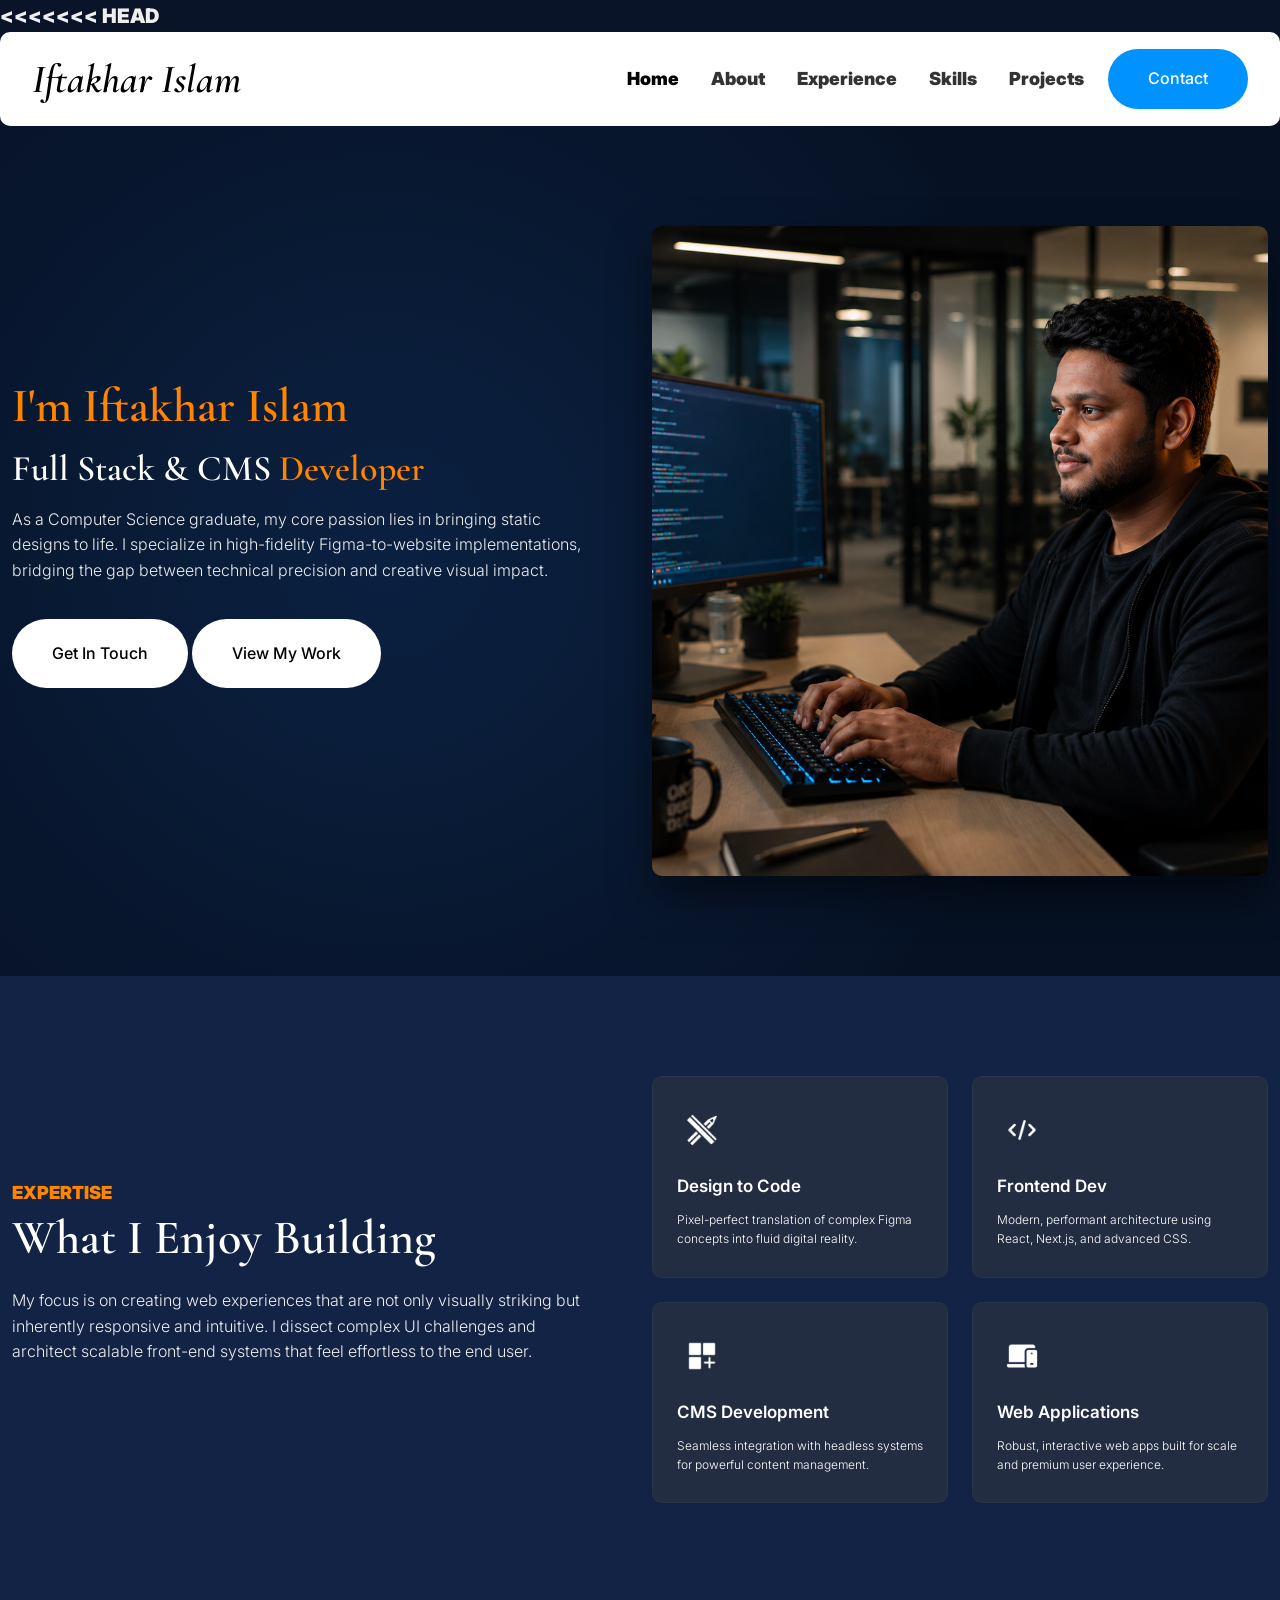
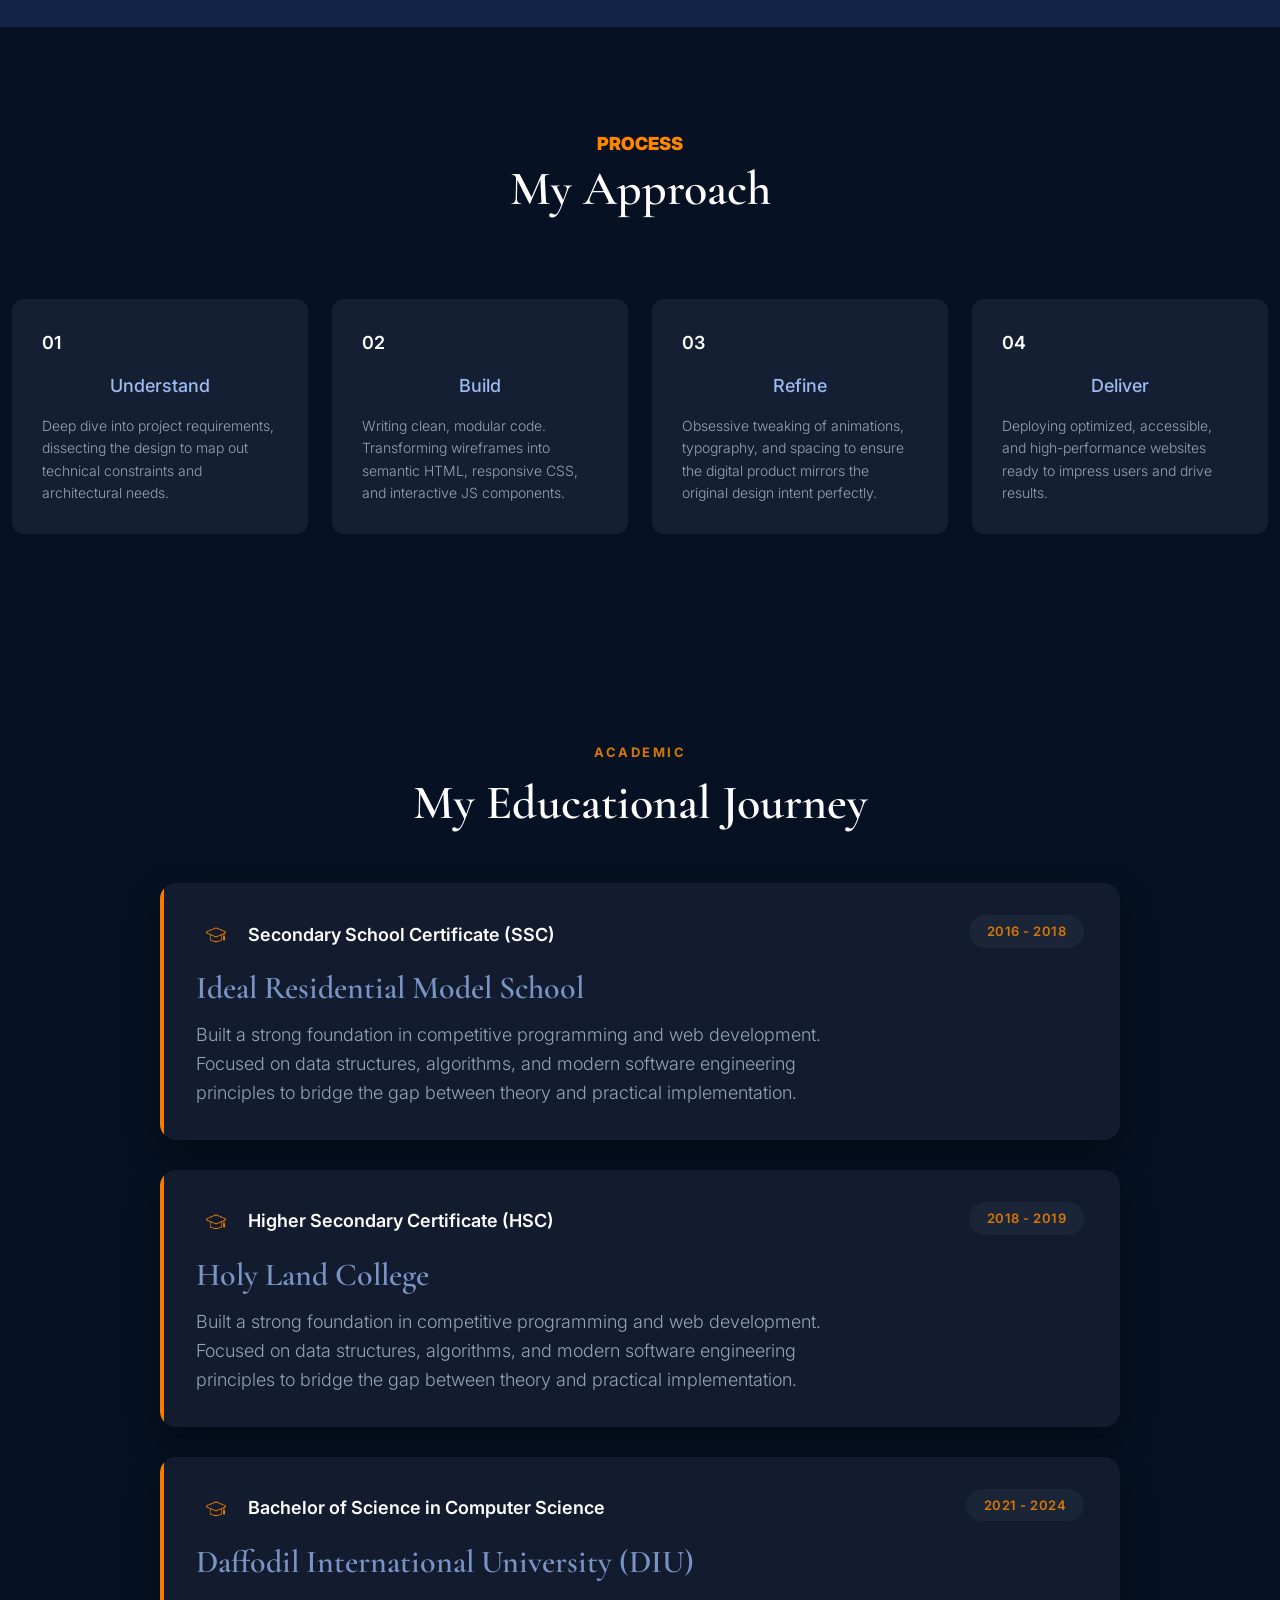
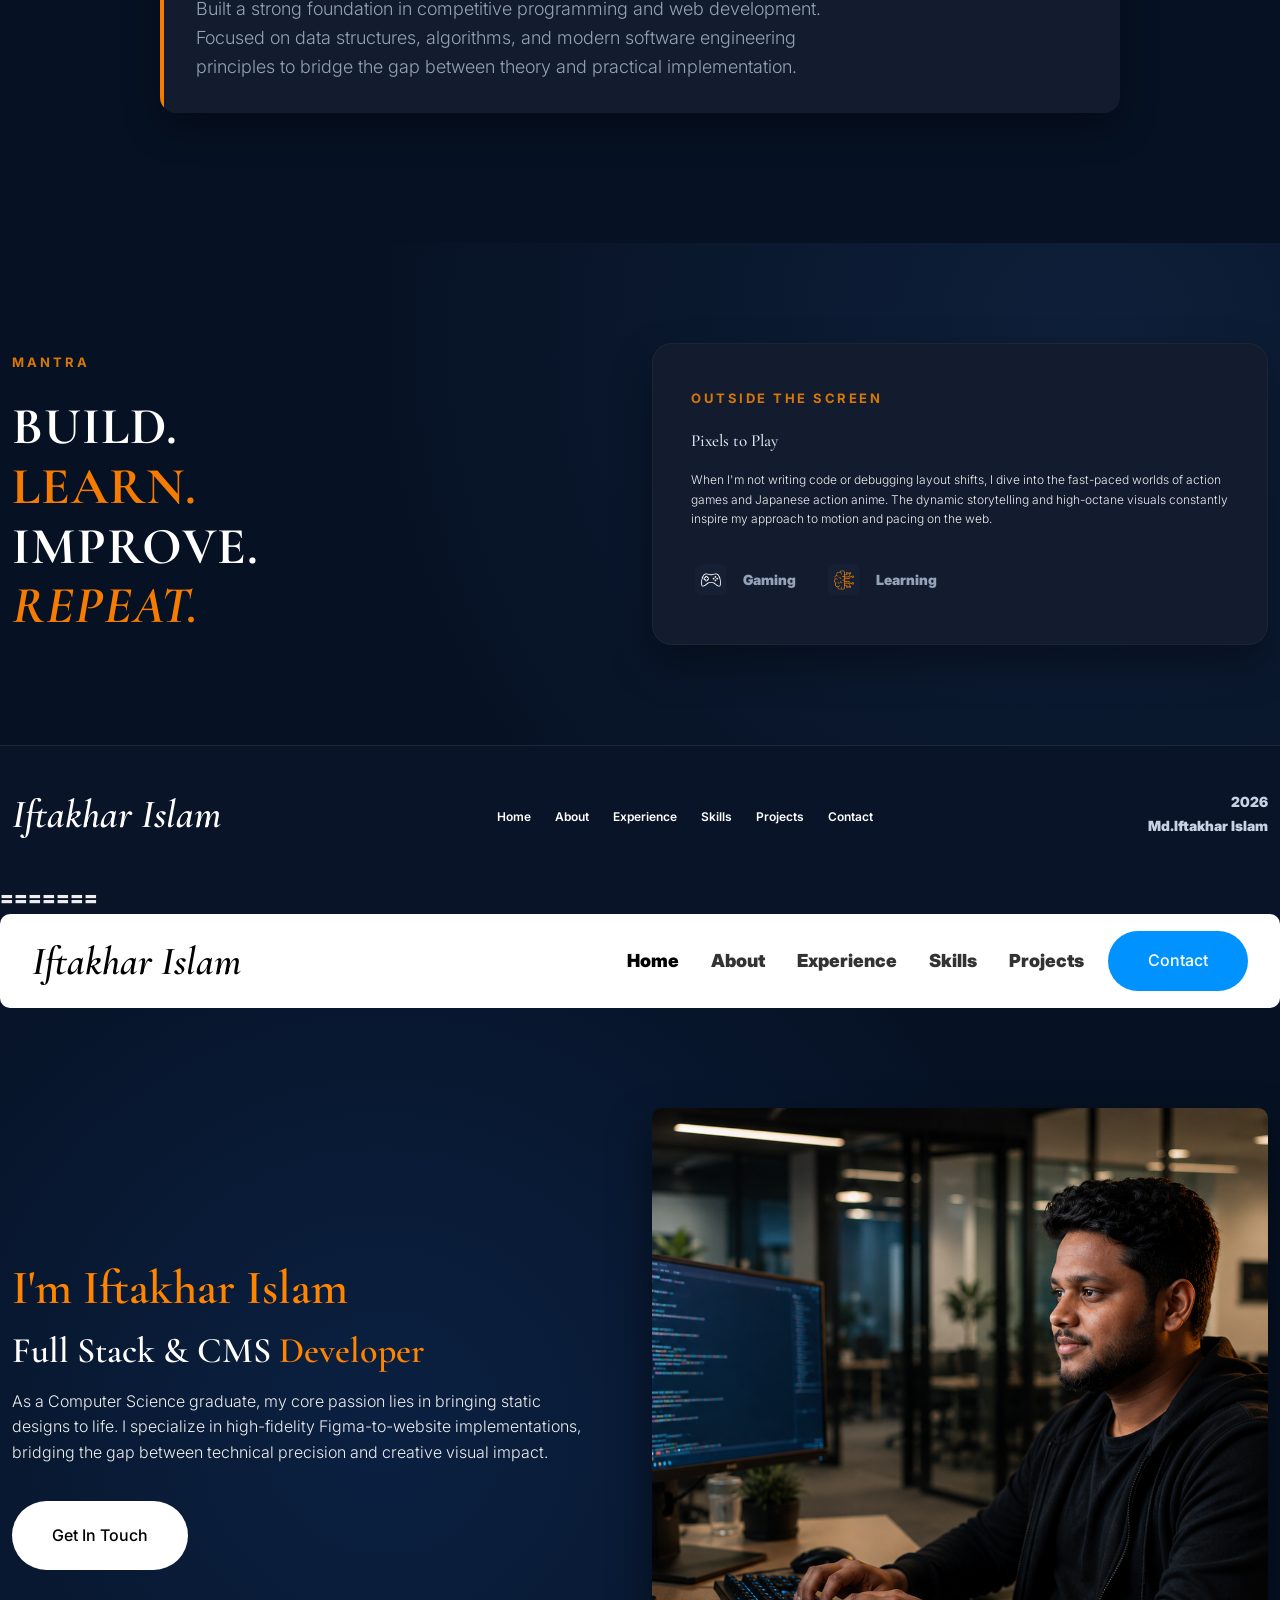
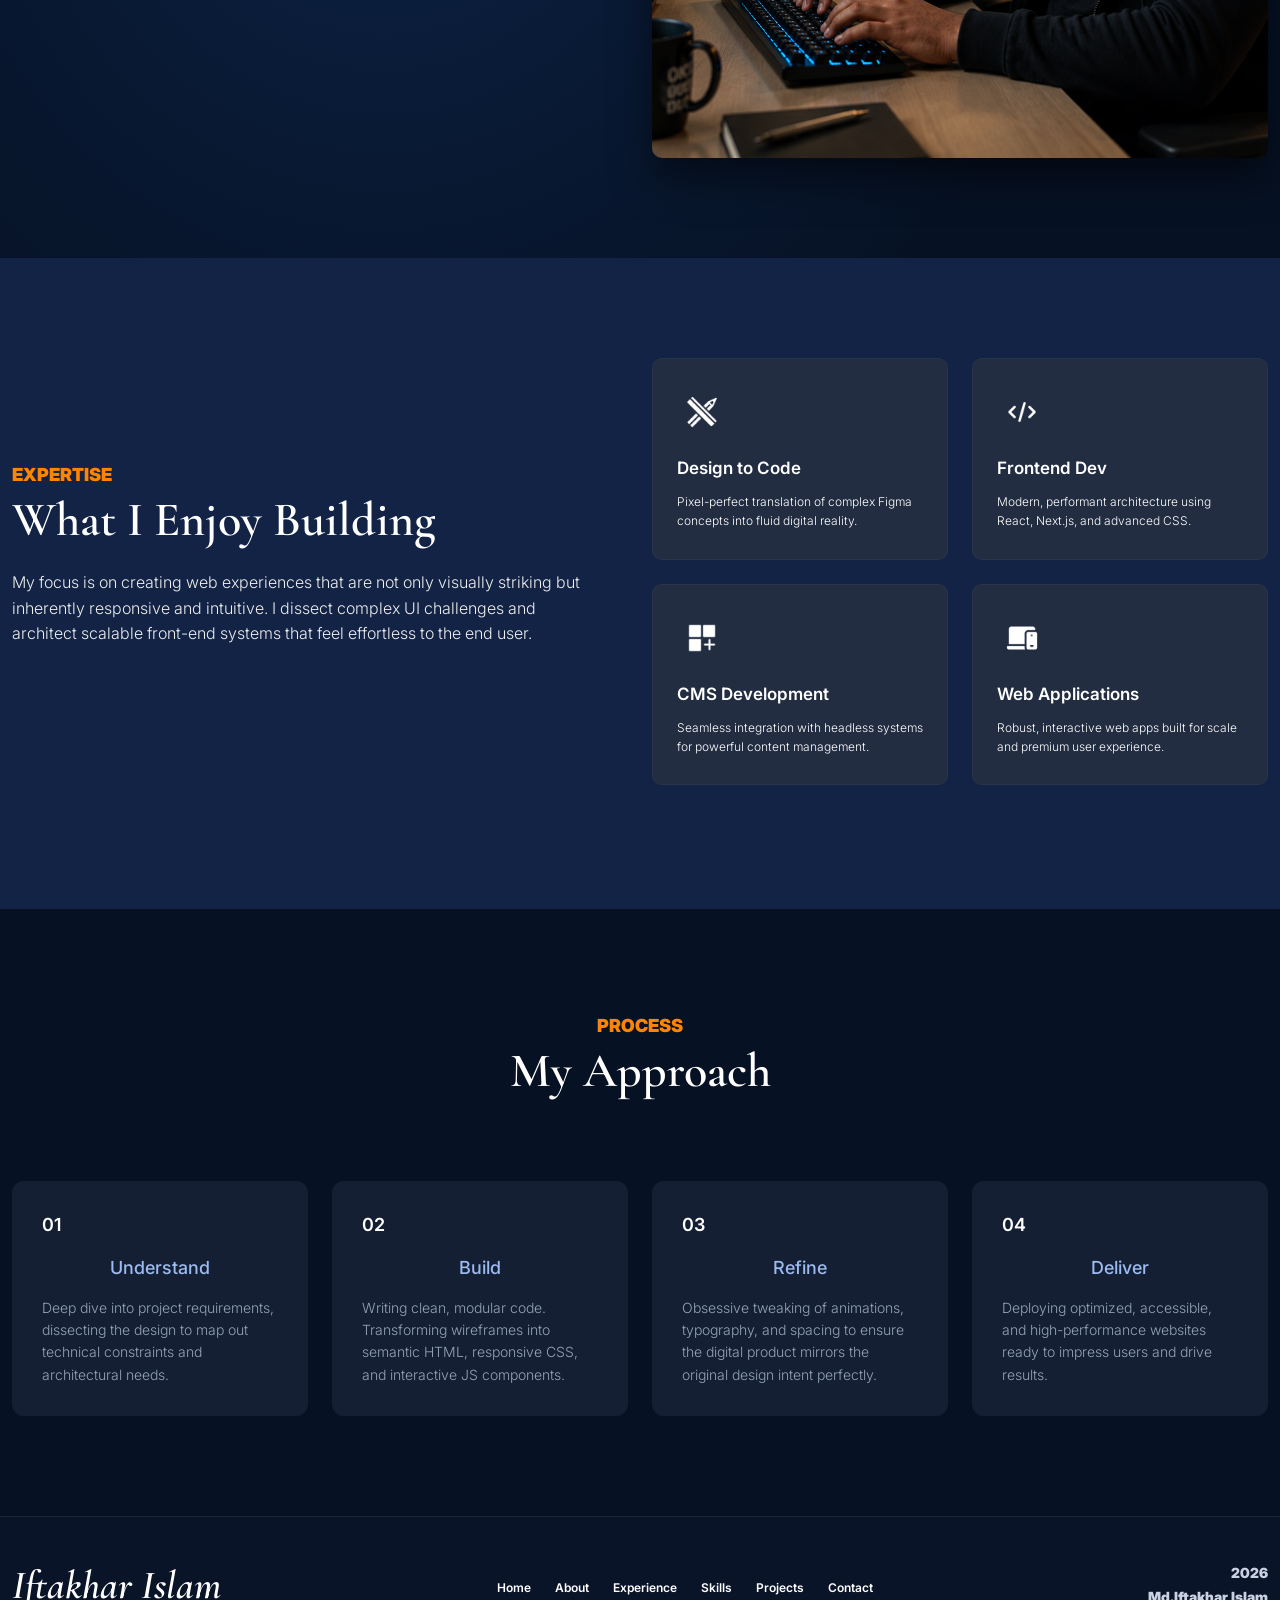
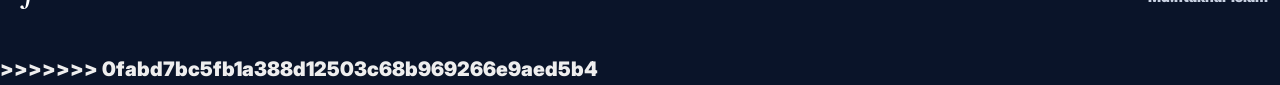
==== commit 1253ee47: "updated" ====
--- a/about.html
+++ b/about.html
@@ -1,5 +1,6 @@
 <!doctype html>
 <html lang="en">
+<<<<<<< HEAD
 
 <head>
   <meta charset="UTF-8" />
@@ -421,4 +422,307 @@
   <script src="assets/js/script.js"></script>
 </body>
 
-</html>+</html>
+=======
+  <head>
+    <meta charset="UTF-8" />
+    <meta name="viewport" content="width=device-width, initial-scale=1.0" />
+    <meta
+      name="description"
+      content="Talwah is a professional HTML template for madrasa-cadet institutions offering Islamic and modern education under one system."
+    />
+    <title>Iftakhar Islam | Developer</title>
+
+    <!-- Bootstrap CSS -->
+    <link
+      href="https://cdn.jsdelivr.net/npm/bootstrap@5.3.3/dist/css/bootstrap.min.css"
+      rel="stylesheet"
+    />
+
+    <!-- Icons -->
+    <link
+      rel="stylesheet"
+      href="https://cdnjs.cloudflare.com/ajax/libs/font-awesome/6.5.2/css/all.min.css"
+    />
+    <link
+      rel="icon"
+      type="image/png"
+      href="assets/img/icons/ChatGPT_Image.png"
+    />
+    <link rel="stylesheet" href="assets/css/style.css" />
+    <link rel="stylesheet" href="assets/css/swiper.min.css" />
+    <link rel="stylesheet" href="assets/css/bootstrap.min.css" />
+    <link rel="stylesheet" href="assets/css/remixicon.css" />
+    <link rel="stylesheet" href="assets/scss/main.css" />
+    <link rel="stylesheet" href="assets/css/simple-lightbox.min.css" />
+  </head>
+  <body>
+    <!-- Navbar Start Here -->
+    <nav class="navbar navbar-expand-md custom-navbar sticky-top">
+      <div class="container full-container">
+        <!-- Logo -->
+        <a class="navbar-brand logo" href="#">
+          <p class="logo">Iftakhar Islam</p>
+        </a>
+
+        <!-- Toggle Button (Mobile) -->
+        <button
+          class="navbar-toggler"
+          type="button"
+          data-bs-toggle="collapse"
+          data-bs-target="#navMenu"
+          aria-controls="navMenu"
+          aria-expanded="false"
+          aria-label="Toggle navigation"
+        >
+          <span class="navbar-toggler-icon"></span>
+        </button>
+
+        <!-- Menu -->
+        <div class="collapse navbar-collapse justify-content-end" id="navMenu">
+          <ul class="navbar-nav align-items-center gap-3">
+            <li class="nav-item">
+              <a class="nav-link active" href="index.html">Home</a>
+            </li>
+            <li class="nav-item">
+              <a class="nav-link" href="about.html">About</a>
+            </li>
+            <li class="nav-item">
+              <a class="nav-link" href="#experience">Experience</a>
+            </li>
+            <li class="nav-item">
+              <a class="nav-link" href="#skills">Skills</a>
+            </li>
+            <li class="nav-item">
+              <a class="nav-link" href="#projects">Projects</a>
+            </li>
+
+            <!-- Contact Button -->
+            <li class="nav-item">
+              <a class="primary-btn" href="#contact">Contact</a>
+            </li>
+          </ul>
+        </div>
+      </div>
+    </nav>
+    <!-- Navbar End Here -->
+
+    <!-- about-hero Start Here -->
+    <section class="about-hero ptb-100">
+      <div class="container full-container">
+        <div class="about-hero-wrapper">
+          <div class="row">
+            <div class="col-xl-6 col-lg-6 col-md-6 col-sm-12">
+              <div class="hero-left">
+                <h2>I'm Iftakhar Islam</h2>
+                <h3>Full Stack & CMS <span>Developer</span></h3>
+                <p>
+                  As a Computer Science graduate, my core passion lies in
+                  bringing static designs to life. I specialize in high-fidelity
+                  Figma-to-website implementations, bridging the gap between
+                  technical precision and creative visual impact.
+                </p>
+                <a href="" class="white-btn">Get In Touch</a>
+              </div>
+            </div>
+            <div class="col-xl-6 col-lg-6 col-md-6 col-sm-12">
+              <div class="hero-right">
+                <img src="assets/img/image-me/office-my-image.png" alt="" />
+              </div>
+            </div>
+          </div>
+        </div>
+      </div>
+    </section>
+    <!-- about-hero End Here -->
+
+    <!-- Expertise Start Here -->
+    <section class="expertise ptb-100">
+      <div class="container full-container">
+        <div class="expertise-wrapper">
+          <div class="row">
+            <div class="col-xl-6 col-lg-6 col-md-6 col-sm-12">
+              <div class="expertise-left">
+                <span>Expertise</span>
+                <h2>What I Enjoy Building</h2>
+                <p>
+                  My focus is on creating web experiences that are not only
+                  visually striking but inherently responsive and intuitive. I
+                  dissect complex UI challenges and architect scalable front-end
+                  systems that feel effortless to the end user.
+                </p>
+              </div>
+            </div>
+            <div class="col-xl-6 col-lg-6 col-md-6 col-sm-12">
+              <div class="expertise-right">
+                <div class="row">
+                  <div class="col-xl-6 col-lg-6 col-md-6 col-sm-12">
+                    <div class="right-left-boxs">
+                      <div class="boxes-wrapper">
+                        <div class="boxs">
+                          <img
+                            src="assets/img/about/pencil-and-ruler-crossed.png"
+                            alt=""
+                          />
+                          <p class="headding">Design to Code</p>
+                          <p>
+                            Pixel-perfect translation of complex Figma concepts
+                            into fluid digital reality.
+                          </p>
+                        </div>
+                      </div>
+                      <div class="boxs-wrapper">
+                        <div class="boxs">
+                          <img src="assets/img/about/widget.png" alt="" />
+                          <p class="headding">CMS Development</p>
+                          <p>
+                            Seamless integration with headless systems for
+                            powerful content management.
+                          </p>
+                        </div>
+                      </div>
+                    </div>
+                  </div>
+                  <div class="col-xl-6 col-lg-6 col-md-6 col-sm-12">
+                    <div class="right-right-boxs">
+                      <div class="boxes-wrapper">
+                        <div class="boxs">
+                          <img src="assets/img/about/code.png" alt="" />
+                          <p class="headding">Frontend Dev</p>
+                          <p>
+                            Modern, performant architecture using React,
+                            Next.js, and advanced CSS.
+                          </p>
+                        </div>
+                      </div>
+                      <div class="boxs-wrapper">
+                        <div class="boxs">
+                          <img src="assets/img/about/responsive.png" alt="" />
+                          <p class="headding">Web Applications</p>
+                          <p>
+                            Robust, interactive web apps built for scale and
+                            premium user experience.
+                          </p>
+                        </div>
+                      </div>
+                    </div>
+                  </div>
+                </div>
+              </div>
+            </div>
+          </div>
+        </div>
+      </div>
+    </section>
+    <!-- Expertise End Here -->
+
+    <!-- Expertise Start Here -->
+    <section class="process ptb-100">
+      <div class="container full-container">
+        <div class="process-wropper">
+          <div class="process-top">
+            <span>PROCESS</span>
+            <h2>My Approach</h2>
+          </div>
+          <div class="row">
+            <div class="col-xl-3 col-lg-3 col-md-3 col-sm-12">
+              <div class="card-wrapper">
+                <div class="card">
+                  <span>01</span>
+                  <p class="head">Understand</p>
+                  <p>
+                    Deep dive into project requirements, dissecting the design
+                    to map out technical constraints and architectural needs.
+                  </p>
+                </div>
+              </div>
+            </div>
+            <div class="col-xl-3 col-lg-3 col-md-3 col-sm-12">
+              <div class="card-wrapper">
+                <div class="card">
+                  <span>02</span>
+                  <p class="head">Build</p>
+                  <p>
+                    Writing clean, modular code. Transforming wireframes into
+                    semantic HTML, responsive CSS, and interactive JS
+                    components.
+                  </p>
+                </div>
+              </div>
+            </div>
+            <div class="col-xl-3 col-lg-3 col-md-3 col-sm-12">
+              <div class="card-wrapper">
+                <div class="card">
+                  <span>03</span>
+                  <p class="head">Refine</p>
+                  <p>
+                    Obsessive tweaking of animations, typography, and spacing to
+                    ensure the digital product mirrors the original design
+                    intent perfectly.
+                  </p>
+                </div>
+              </div>
+            </div>
+            <div class="col-xl-3 col-lg-3 col-md-3 col-sm-12">
+              <div class="card-wrapper">
+                <div class="card">
+                  <span>04</span>
+                  <p class="head">Deliver</p>
+                  <p>
+                    Deploying optimized, accessible, and high-performance
+                    websites ready to impress users and drive results.
+                  </p>
+                </div>
+              </div>
+            </div>
+          </div>
+        </div>
+      </div>
+    </section>
+    <!-- Expertise End Here -->
+
+    <!-- FOOTER START here -->
+    <footer class="site-footer">
+      <div class="container full-container">
+        <div class="footer-wrapper">
+          <!-- Logo + contact -->
+          <div class="footer-brand-col">
+            <a class="navbar-brand logo" href="#">
+              <p class="logo">Iftakhar Islam</p>
+            </a>
+          </div>
+
+          <!-- Nav links -->
+          <nav class="footer-nav-col" aria-label="Footer navigation">
+            <ul class="footer-nav-list">
+              <li><a href="index.html">Home</a></li>
+              <li><a href="about.html">About</a></li>
+              <li><a href="#experience">Experience</a></li>
+              <li><a href="#skills">Skills</a></li>
+              <li><a href="#projects">Projects</a></li>
+              <li><a href="#contact">Contact</a></li>
+            </ul>
+          </nav>
+
+          <!-- Copyright -->
+          <div class="footer-copyright-col">
+            <p class="footer-year" id="footerYear">2026</p>
+            <p class="footer-name">Md.Iftakhar Islam</p>
+          </div>
+        </div>
+      </div>
+    </footer>
+
+    <!-- FOOTER END here -->
+    <!-- Script link -->
+
+    <!-- JS here -->
+    <script src="assets/js/simple-lightbox.min.js"></script>
+    <script src="assets/js/vendor/jquery3.7.1.js"></script>
+    <script src="assets/js/bootstrap.min.js"></script>
+    <script src="assets/js/swiper.min.js"></script>
+    <script src="assets/js/main.js"></script>
+    <script src="assets/js/script.js"></script>
+  </body>
+</html>
+>>>>>>> 0fabd7bc5fb1a388d12503c68b969266e9aed5b4
--- a/assets/scss/main.css
+++ b/assets/scss/main.css
@@ -919,7 +919,10 @@
   cursor: pointer;
   display: inline-flex;
   transition: all ease-in-out 0.3s;
+<<<<<<< HEAD
   margin-right: 20px;
+=======
+>>>>>>> 0fabd7bc5fb1a388d12503c68b969266e9aed5b4
 }
 .white-btn:hover {
   color: var(--zo-common-white);
@@ -3581,6 +3584,7 @@
     margin-bottom: 0;
     padding-bottom: 50px;
   }
+<<<<<<< HEAD
 }
 /* ==========================================
    Academic / Educational Journey Section
@@ -4136,4 +4140,6 @@
     transform: scale(0.8);
     opacity: 0.8;
   }
+=======
+>>>>>>> 0fabd7bc5fb1a388d12503c68b969266e9aed5b4
 }/*# sourceMappingURL=main.css.map */
--- a/assets/scss/main.css
+++ b/assets/scss/main.css
@@ -919,7 +919,10 @@
   cursor: pointer;
   display: inline-flex;
   transition: all ease-in-out 0.3s;
+<<<<<<< HEAD
   margin-right: 20px;
+=======
+>>>>>>> 0fabd7bc5fb1a388d12503c68b969266e9aed5b4
 }
 .white-btn:hover {
   color: var(--zo-common-white);
@@ -3581,6 +3584,7 @@
     margin-bottom: 0;
     padding-bottom: 50px;
   }
+<<<<<<< HEAD
 }
 /* ==========================================
    Academic / Educational Journey Section
@@ -4136,4 +4140,6 @@
     transform: scale(0.8);
     opacity: 0.8;
   }
+=======
+>>>>>>> 0fabd7bc5fb1a388d12503c68b969266e9aed5b4
 }/*# sourceMappingURL=main.css.map */
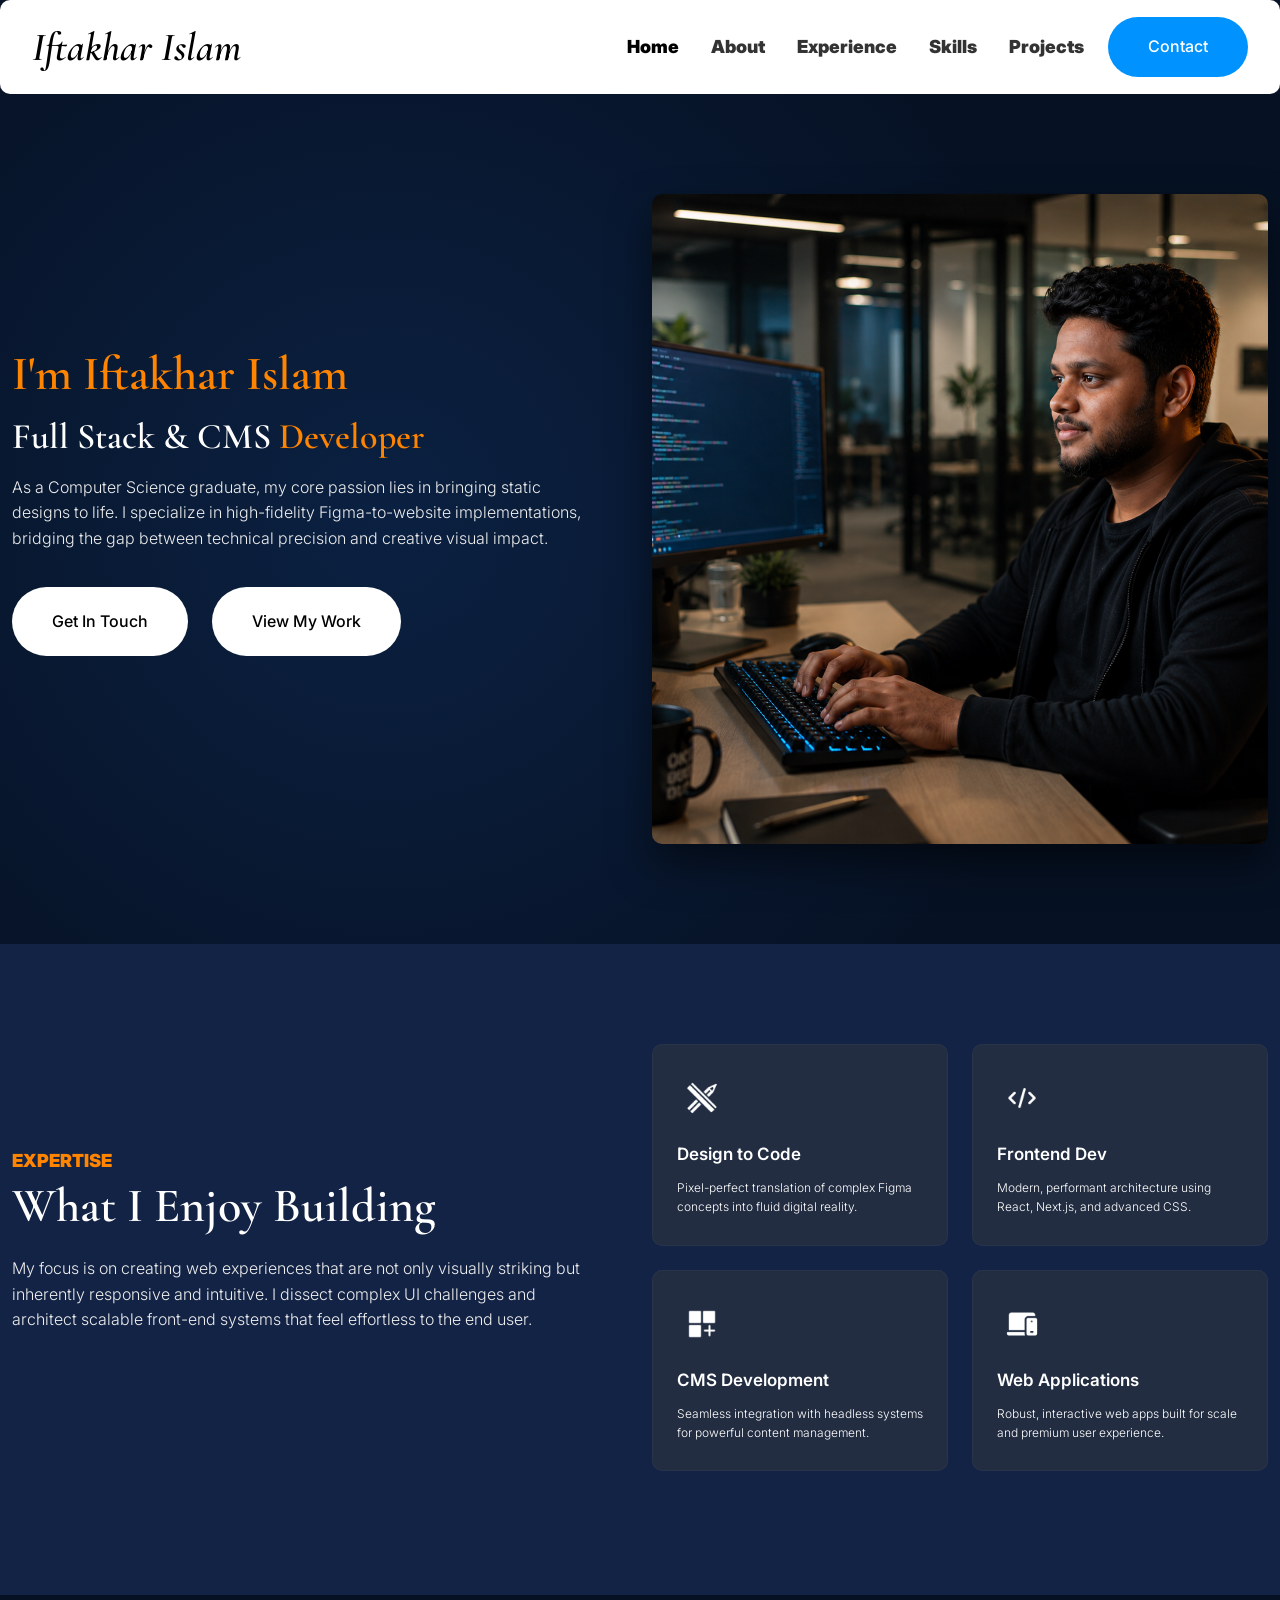
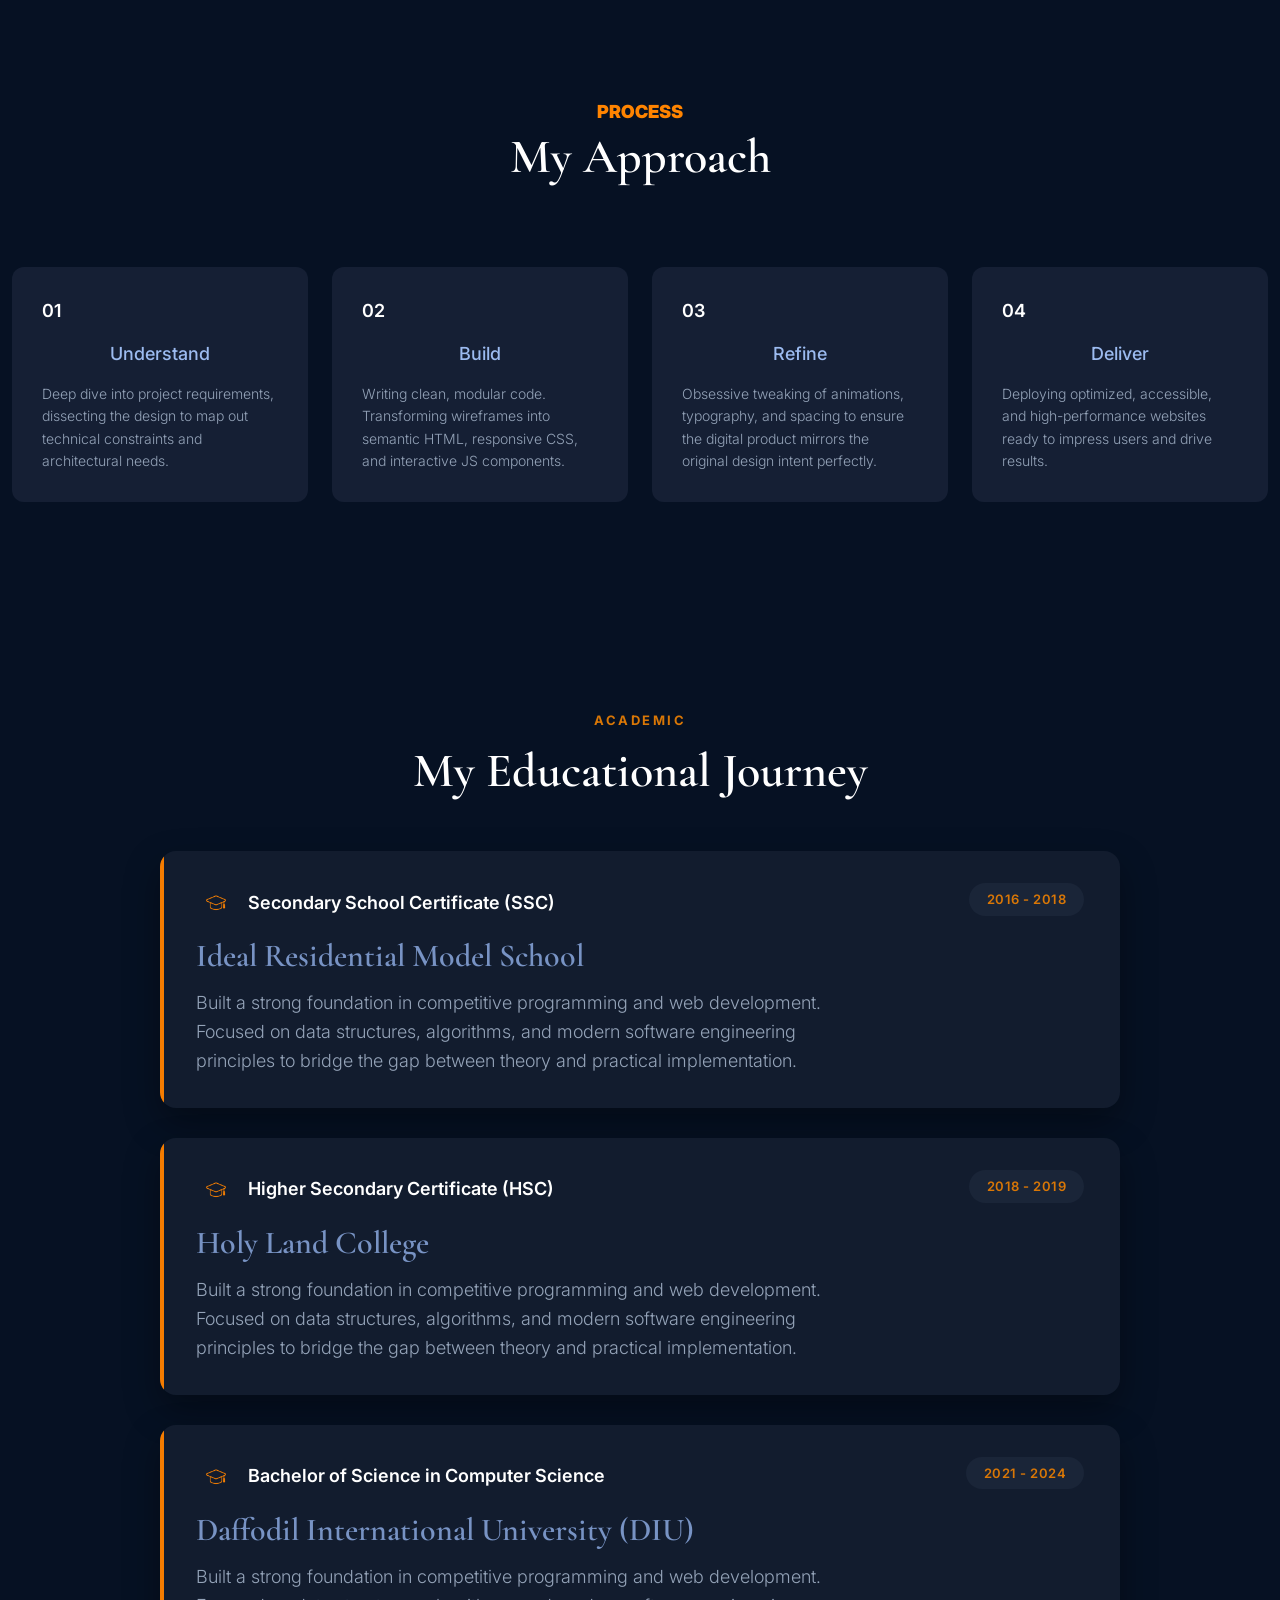
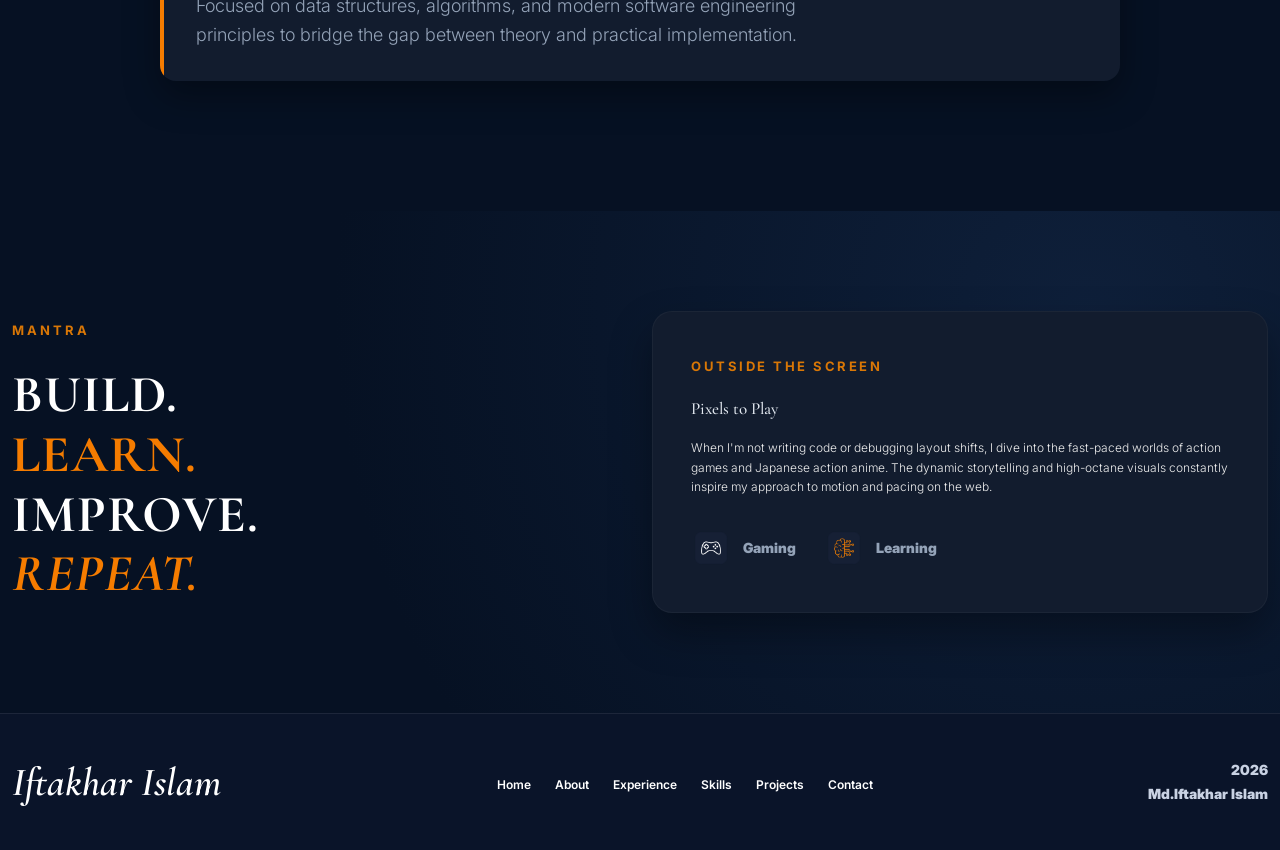
==== commit b0c647d5: "updated" ====
--- a/about.html
+++ b/about.html
@@ -1,6 +1,5 @@
 <!doctype html>
 <html lang="en">
-<<<<<<< HEAD
 
 <head>
   <meta charset="UTF-8" />
@@ -422,307 +421,4 @@
   <script src="assets/js/script.js"></script>
 </body>
 
-</html>
-=======
-  <head>
-    <meta charset="UTF-8" />
-    <meta name="viewport" content="width=device-width, initial-scale=1.0" />
-    <meta
-      name="description"
-      content="Talwah is a professional HTML template for madrasa-cadet institutions offering Islamic and modern education under one system."
-    />
-    <title>Iftakhar Islam | Developer</title>
-
-    <!-- Bootstrap CSS -->
-    <link
-      href="https://cdn.jsdelivr.net/npm/bootstrap@5.3.3/dist/css/bootstrap.min.css"
-      rel="stylesheet"
-    />
-
-    <!-- Icons -->
-    <link
-      rel="stylesheet"
-      href="https://cdnjs.cloudflare.com/ajax/libs/font-awesome/6.5.2/css/all.min.css"
-    />
-    <link
-      rel="icon"
-      type="image/png"
-      href="assets/img/icons/ChatGPT_Image.png"
-    />
-    <link rel="stylesheet" href="assets/css/style.css" />
-    <link rel="stylesheet" href="assets/css/swiper.min.css" />
-    <link rel="stylesheet" href="assets/css/bootstrap.min.css" />
-    <link rel="stylesheet" href="assets/css/remixicon.css" />
-    <link rel="stylesheet" href="assets/scss/main.css" />
-    <link rel="stylesheet" href="assets/css/simple-lightbox.min.css" />
-  </head>
-  <body>
-    <!-- Navbar Start Here -->
-    <nav class="navbar navbar-expand-md custom-navbar sticky-top">
-      <div class="container full-container">
-        <!-- Logo -->
-        <a class="navbar-brand logo" href="#">
-          <p class="logo">Iftakhar Islam</p>
-        </a>
-
-        <!-- Toggle Button (Mobile) -->
-        <button
-          class="navbar-toggler"
-          type="button"
-          data-bs-toggle="collapse"
-          data-bs-target="#navMenu"
-          aria-controls="navMenu"
-          aria-expanded="false"
-          aria-label="Toggle navigation"
-        >
-          <span class="navbar-toggler-icon"></span>
-        </button>
-
-        <!-- Menu -->
-        <div class="collapse navbar-collapse justify-content-end" id="navMenu">
-          <ul class="navbar-nav align-items-center gap-3">
-            <li class="nav-item">
-              <a class="nav-link active" href="index.html">Home</a>
-            </li>
-            <li class="nav-item">
-              <a class="nav-link" href="about.html">About</a>
-            </li>
-            <li class="nav-item">
-              <a class="nav-link" href="#experience">Experience</a>
-            </li>
-            <li class="nav-item">
-              <a class="nav-link" href="#skills">Skills</a>
-            </li>
-            <li class="nav-item">
-              <a class="nav-link" href="#projects">Projects</a>
-            </li>
-
-            <!-- Contact Button -->
-            <li class="nav-item">
-              <a class="primary-btn" href="#contact">Contact</a>
-            </li>
-          </ul>
-        </div>
-      </div>
-    </nav>
-    <!-- Navbar End Here -->
-
-    <!-- about-hero Start Here -->
-    <section class="about-hero ptb-100">
-      <div class="container full-container">
-        <div class="about-hero-wrapper">
-          <div class="row">
-            <div class="col-xl-6 col-lg-6 col-md-6 col-sm-12">
-              <div class="hero-left">
-                <h2>I'm Iftakhar Islam</h2>
-                <h3>Full Stack & CMS <span>Developer</span></h3>
-                <p>
-                  As a Computer Science graduate, my core passion lies in
-                  bringing static designs to life. I specialize in high-fidelity
-                  Figma-to-website implementations, bridging the gap between
-                  technical precision and creative visual impact.
-                </p>
-                <a href="" class="white-btn">Get In Touch</a>
-              </div>
-            </div>
-            <div class="col-xl-6 col-lg-6 col-md-6 col-sm-12">
-              <div class="hero-right">
-                <img src="assets/img/image-me/office-my-image.png" alt="" />
-              </div>
-            </div>
-          </div>
-        </div>
-      </div>
-    </section>
-    <!-- about-hero End Here -->
-
-    <!-- Expertise Start Here -->
-    <section class="expertise ptb-100">
-      <div class="container full-container">
-        <div class="expertise-wrapper">
-          <div class="row">
-            <div class="col-xl-6 col-lg-6 col-md-6 col-sm-12">
-              <div class="expertise-left">
-                <span>Expertise</span>
-                <h2>What I Enjoy Building</h2>
-                <p>
-                  My focus is on creating web experiences that are not only
-                  visually striking but inherently responsive and intuitive. I
-                  dissect complex UI challenges and architect scalable front-end
-                  systems that feel effortless to the end user.
-                </p>
-              </div>
-            </div>
-            <div class="col-xl-6 col-lg-6 col-md-6 col-sm-12">
-              <div class="expertise-right">
-                <div class="row">
-                  <div class="col-xl-6 col-lg-6 col-md-6 col-sm-12">
-                    <div class="right-left-boxs">
-                      <div class="boxes-wrapper">
-                        <div class="boxs">
-                          <img
-                            src="assets/img/about/pencil-and-ruler-crossed.png"
-                            alt=""
-                          />
-                          <p class="headding">Design to Code</p>
-                          <p>
-                            Pixel-perfect translation of complex Figma concepts
-                            into fluid digital reality.
-                          </p>
-                        </div>
-                      </div>
-                      <div class="boxs-wrapper">
-                        <div class="boxs">
-                          <img src="assets/img/about/widget.png" alt="" />
-                          <p class="headding">CMS Development</p>
-                          <p>
-                            Seamless integration with headless systems for
-                            powerful content management.
-                          </p>
-                        </div>
-                      </div>
-                    </div>
-                  </div>
-                  <div class="col-xl-6 col-lg-6 col-md-6 col-sm-12">
-                    <div class="right-right-boxs">
-                      <div class="boxes-wrapper">
-                        <div class="boxs">
-                          <img src="assets/img/about/code.png" alt="" />
-                          <p class="headding">Frontend Dev</p>
-                          <p>
-                            Modern, performant architecture using React,
-                            Next.js, and advanced CSS.
-                          </p>
-                        </div>
-                      </div>
-                      <div class="boxs-wrapper">
-                        <div class="boxs">
-                          <img src="assets/img/about/responsive.png" alt="" />
-                          <p class="headding">Web Applications</p>
-                          <p>
-                            Robust, interactive web apps built for scale and
-                            premium user experience.
-                          </p>
-                        </div>
-                      </div>
-                    </div>
-                  </div>
-                </div>
-              </div>
-            </div>
-          </div>
-        </div>
-      </div>
-    </section>
-    <!-- Expertise End Here -->
-
-    <!-- Expertise Start Here -->
-    <section class="process ptb-100">
-      <div class="container full-container">
-        <div class="process-wropper">
-          <div class="process-top">
-            <span>PROCESS</span>
-            <h2>My Approach</h2>
-          </div>
-          <div class="row">
-            <div class="col-xl-3 col-lg-3 col-md-3 col-sm-12">
-              <div class="card-wrapper">
-                <div class="card">
-                  <span>01</span>
-                  <p class="head">Understand</p>
-                  <p>
-                    Deep dive into project requirements, dissecting the design
-                    to map out technical constraints and architectural needs.
-                  </p>
-                </div>
-              </div>
-            </div>
-            <div class="col-xl-3 col-lg-3 col-md-3 col-sm-12">
-              <div class="card-wrapper">
-                <div class="card">
-                  <span>02</span>
-                  <p class="head">Build</p>
-                  <p>
-                    Writing clean, modular code. Transforming wireframes into
-                    semantic HTML, responsive CSS, and interactive JS
-                    components.
-                  </p>
-                </div>
-              </div>
-            </div>
-            <div class="col-xl-3 col-lg-3 col-md-3 col-sm-12">
-              <div class="card-wrapper">
-                <div class="card">
-                  <span>03</span>
-                  <p class="head">Refine</p>
-                  <p>
-                    Obsessive tweaking of animations, typography, and spacing to
-                    ensure the digital product mirrors the original design
-                    intent perfectly.
-                  </p>
-                </div>
-              </div>
-            </div>
-            <div class="col-xl-3 col-lg-3 col-md-3 col-sm-12">
-              <div class="card-wrapper">
-                <div class="card">
-                  <span>04</span>
-                  <p class="head">Deliver</p>
-                  <p>
-                    Deploying optimized, accessible, and high-performance
-                    websites ready to impress users and drive results.
-                  </p>
-                </div>
-              </div>
-            </div>
-          </div>
-        </div>
-      </div>
-    </section>
-    <!-- Expertise End Here -->
-
-    <!-- FOOTER START here -->
-    <footer class="site-footer">
-      <div class="container full-container">
-        <div class="footer-wrapper">
-          <!-- Logo + contact -->
-          <div class="footer-brand-col">
-            <a class="navbar-brand logo" href="#">
-              <p class="logo">Iftakhar Islam</p>
-            </a>
-          </div>
-
-          <!-- Nav links -->
-          <nav class="footer-nav-col" aria-label="Footer navigation">
-            <ul class="footer-nav-list">
-              <li><a href="index.html">Home</a></li>
-              <li><a href="about.html">About</a></li>
-              <li><a href="#experience">Experience</a></li>
-              <li><a href="#skills">Skills</a></li>
-              <li><a href="#projects">Projects</a></li>
-              <li><a href="#contact">Contact</a></li>
-            </ul>
-          </nav>
-
-          <!-- Copyright -->
-          <div class="footer-copyright-col">
-            <p class="footer-year" id="footerYear">2026</p>
-            <p class="footer-name">Md.Iftakhar Islam</p>
-          </div>
-        </div>
-      </div>
-    </footer>
-
-    <!-- FOOTER END here -->
-    <!-- Script link -->
-
-    <!-- JS here -->
-    <script src="assets/js/simple-lightbox.min.js"></script>
-    <script src="assets/js/vendor/jquery3.7.1.js"></script>
-    <script src="assets/js/bootstrap.min.js"></script>
-    <script src="assets/js/swiper.min.js"></script>
-    <script src="assets/js/main.js"></script>
-    <script src="assets/js/script.js"></script>
-  </body>
-</html>
->>>>>>> 0fabd7bc5fb1a388d12503c68b969266e9aed5b4
+</html>
--- a/assets/scss/main.css
+++ b/assets/scss/main.css
@@ -919,7 +919,38 @@
   cursor: pointer;
   display: inline-flex;
   transition: all ease-in-out 0.3s;
-<<<<<<< HEAD
+  margin-right: 20px;
+}
+.white-btn:hover {
+  color: var(--zo-common-white);
+  background: var(--zo-heading-primary);
+  transform: translateY(-2px);
+  box-shadow: 0 6px 20px rgba(30, 144, 255, 0.4);
+}
+@media (max-width: 575.98px), only screen and (min-width: 576px) and (max-width: 767.98px), only screen and (min-width: 768px) and (max-width: 991.98px) {
+  .white-btn {
+    padding: 20px 40px;
+    font-size: 16px;
+  }
+}
+@media only screen and (min-width: 1200px) and (max-width: 1399px), only screen and (min-width: 992px) and (max-width: 1199.98px) {
+  .white-btn {
+    padding: 25px 40px;
+  }
+}
+
+.learn-more-btn {
+  align-items: center;
+  gap: 10px;
+  padding: 10px 20px;
+  color: var(--zo-common-white);
+  background-color: var(--zo-theme-primary);
+  font-family: var(--zo-ff-p2);
+  font-size: var(--zo-fz-button);
+  font-weight: var(--zo-fw-sbold);
+  border-radius: 200px;
+  transition: all ease-in-out 0.3s;
+  curso<<<<<<< HEAD
   margin-right: 20px;
 =======
 >>>>>>> 0fabd7bc5fb1a388d12503c68b969266e9aed5b4
@@ -3584,7 +3615,6 @@
     margin-bottom: 0;
     padding-bottom: 50px;
   }
-<<<<<<< HEAD
 }
 /* ==========================================
    Academic / Educational Journey Section
@@ -4140,6 +4170,4 @@
     transform: scale(0.8);
     opacity: 0.8;
   }
-=======
->>>>>>> 0fabd7bc5fb1a388d12503c68b969266e9aed5b4
-}/*# sourceMappingURL=main.css.map */+}
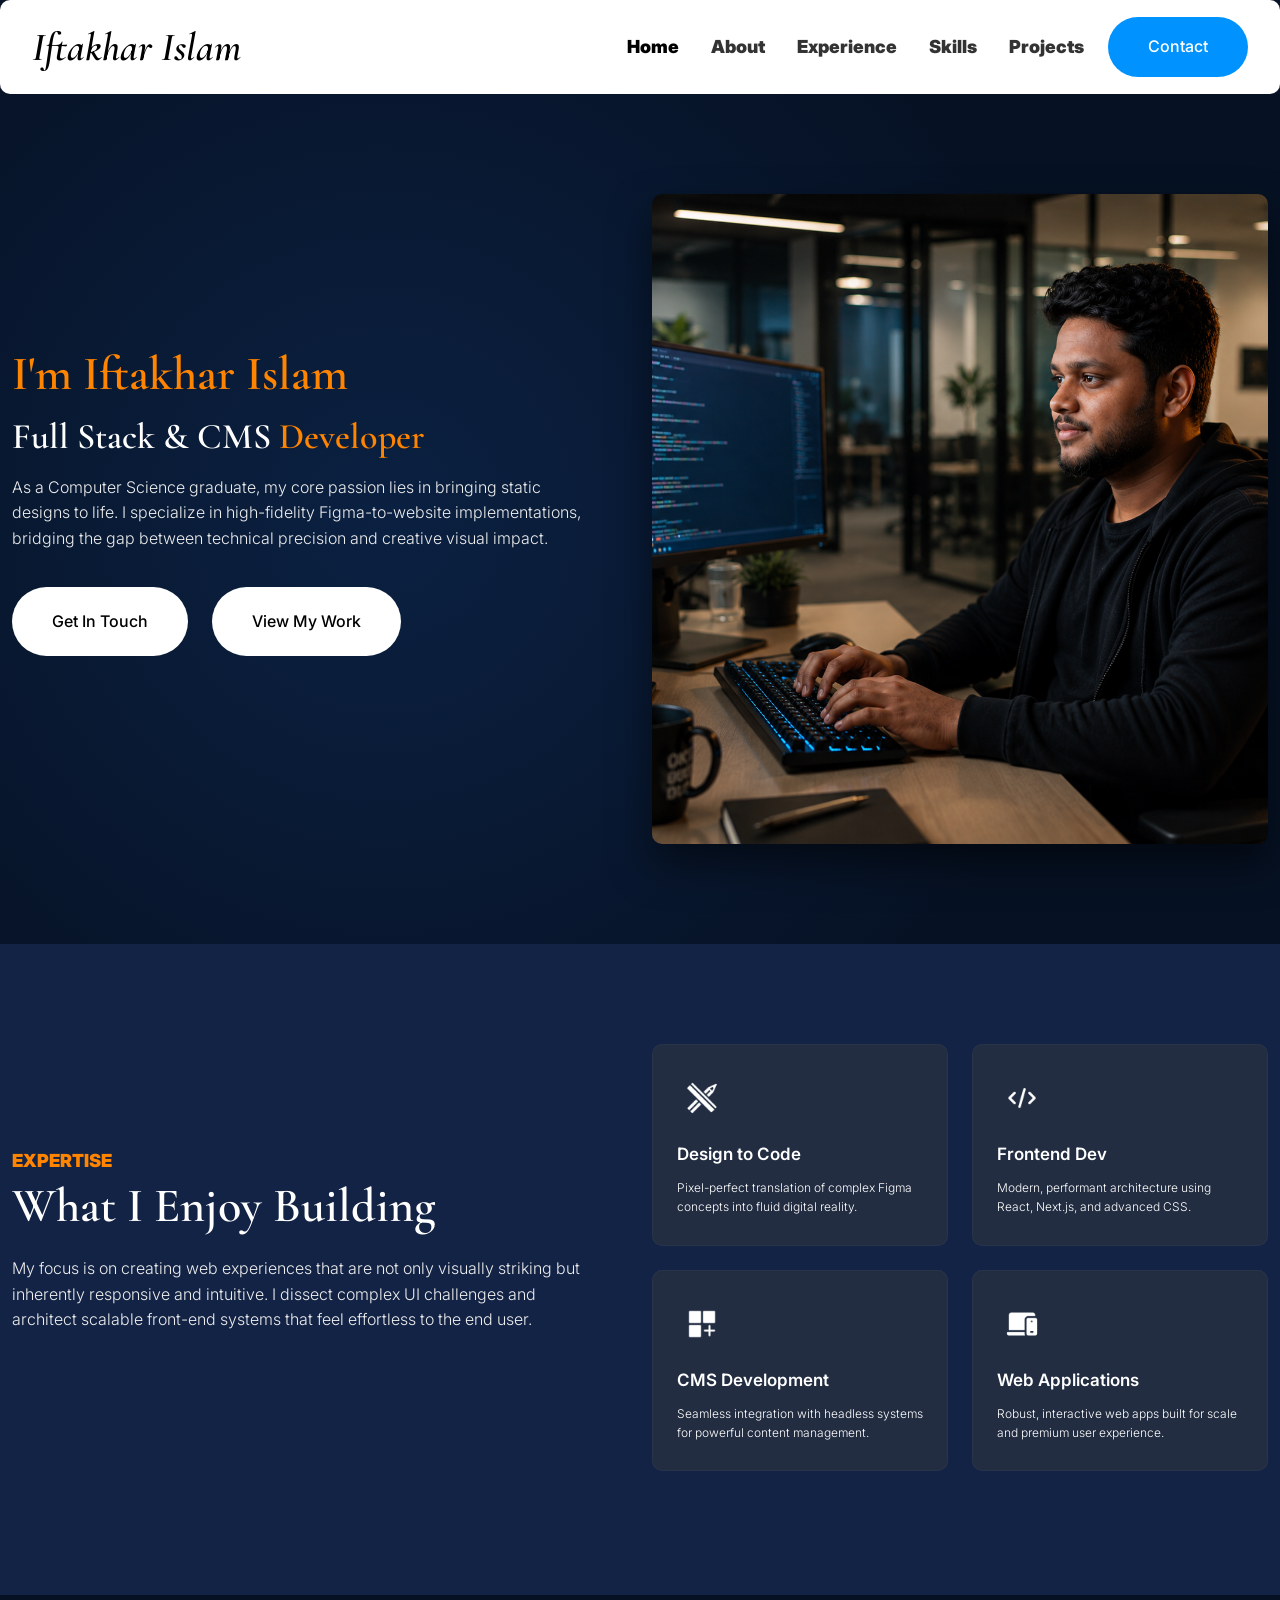
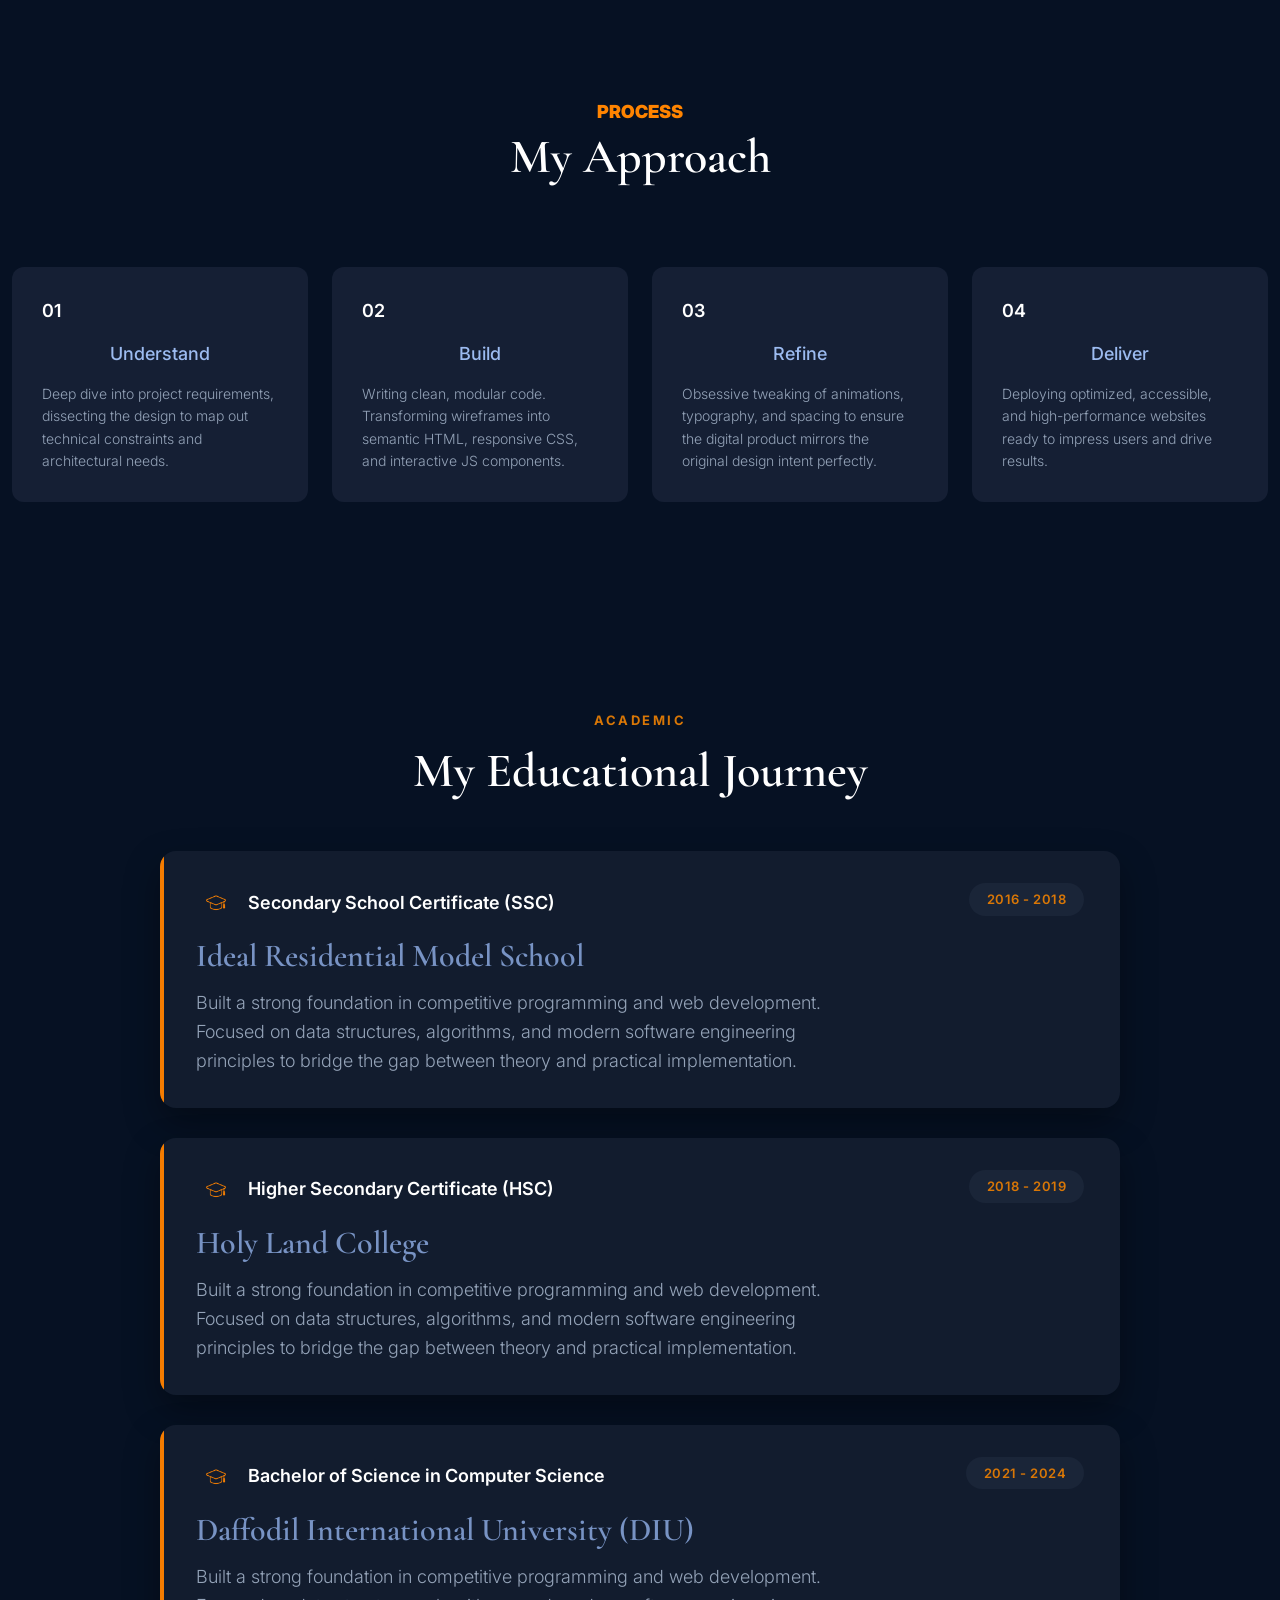
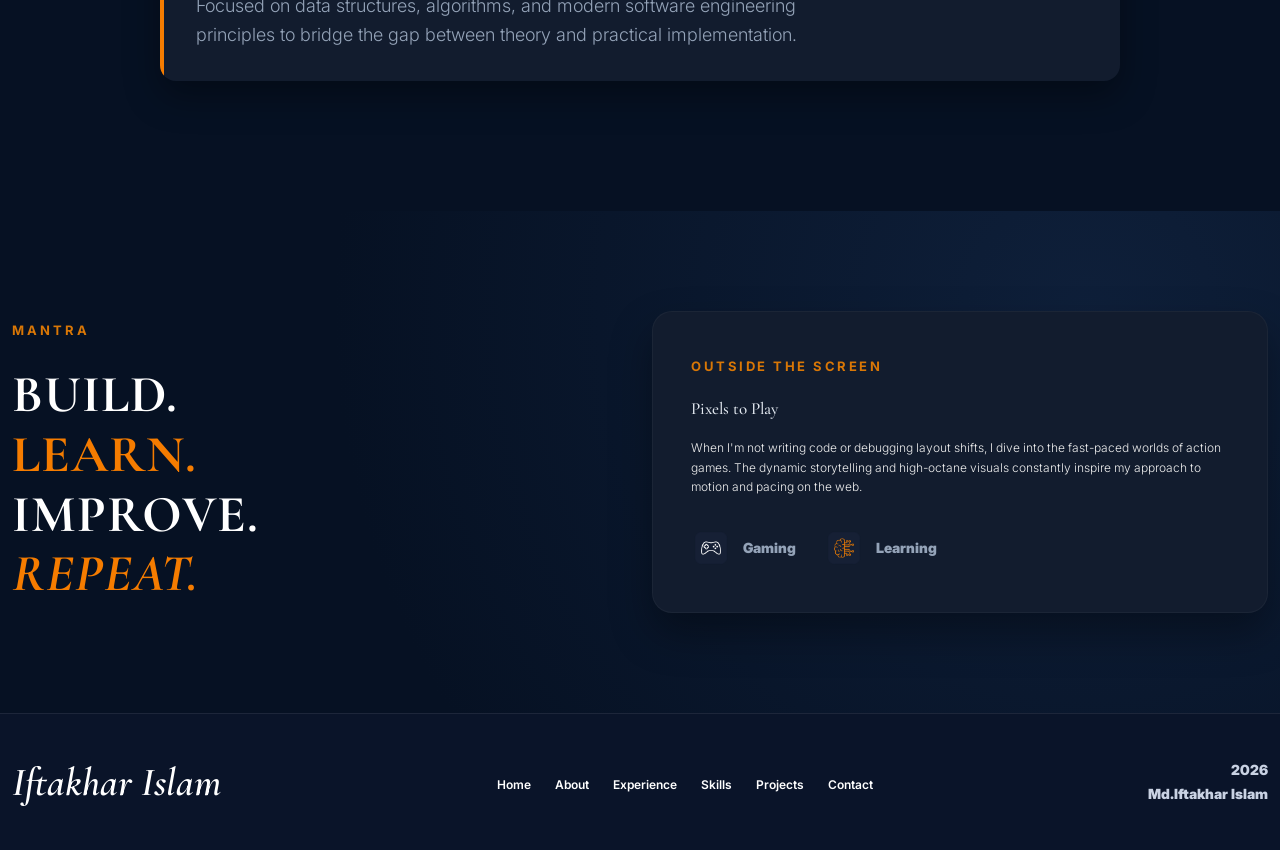
==== commit 184a17b7: "Updated portfolio sections and styles" ====
--- a/about.html
+++ b/about.html
@@ -53,7 +53,7 @@
             <a class="nav-link" href="#skills">Skills</a>
           </li>
           <li class="nav-item">
-            <a class="nav-link" href="#projects">Projects</a>
+            <a class="nav-link" href="Projects.html">Projects</a>
           </li>
 
           <!-- Contact Button -->
@@ -82,7 +82,7 @@
                 technical precision and creative visual impact.
               </p>
               <a href="index.html#contact" class="white-btn">Get In Touch</a>
-              <a href="index.html#projects" class="white-btn">View My Work</a>
+              <a href="Projects.html" class="white-btn">View My Work</a>
             </div>
           </div>
           <div class="col-xl-6 col-lg-6 col-md-6 col-sm-12">
@@ -348,7 +348,7 @@
                 <h5>Pixels to Play</h5>
                 <p>
                   When I'm not writing code or debugging layout shifts, I dive into the fast-paced worlds of action
-                  games and Japanese action anime. The dynamic storytelling and high-octane visuals constantly inspire
+                  games. The dynamic storytelling and high-octane visuals constantly inspire
                   my approach to motion and pacing on the web.
                 </p>
 
@@ -395,7 +395,7 @@
             <li><a href="#">About</a></li>
             <li><a href="experience.html">Experience</a></li>
             <li><a href="#skills">Skills</a></li>
-            <li><a href="#projects">Projects</a></li>
+            <li><a href="Projects.html">Projects</a></li>
             <li><a href="index.html#contact">Contact</a></li>
           </ul>
         </nav>
--- a/assets/scss/main.css
+++ b/assets/scss/main.css
@@ -950,40 +950,6 @@
   font-weight: var(--zo-fw-sbold);
   border-radius: 200px;
   transition: all ease-in-out 0.3s;
-  curso<<<<<<< HEAD
-  margin-right: 20px;
-=======
->>>>>>> 0fabd7bc5fb1a388d12503c68b969266e9aed5b4
-}
-.white-btn:hover {
-  color: var(--zo-common-white);
-  background: var(--zo-heading-primary);
-  transform: translateY(-2px);
-  box-shadow: 0 6px 20px rgba(30, 144, 255, 0.4);
-}
-@media (max-width: 575.98px), only screen and (min-width: 576px) and (max-width: 767.98px), only screen and (min-width: 768px) and (max-width: 991.98px) {
-  .white-btn {
-    padding: 20px 40px;
-    font-size: 16px;
-  }
-}
-@media only screen and (min-width: 1200px) and (max-width: 1399px), only screen and (min-width: 992px) and (max-width: 1199.98px) {
-  .white-btn {
-    padding: 25px 40px;
-  }
-}
-
-.learn-more-btn {
-  align-items: center;
-  gap: 10px;
-  padding: 10px 20px;
-  color: var(--zo-common-white);
-  background-color: var(--zo-theme-primary);
-  font-family: var(--zo-ff-p2);
-  font-size: var(--zo-fz-button);
-  font-weight: var(--zo-fw-sbold);
-  border-radius: 200px;
-  transition: all ease-in-out 0.3s;
   cursor: pointer;
 }
 .learn-more-btn .learn-more-btn-icon svg path {
@@ -4170,4 +4136,294 @@
     transform: scale(0.8);
     opacity: 0.8;
   }
-}+}
+/* ==========================================
+   Banner / Call To Action Section
+   ========================================== */
+.experience-banner {
+  background-color: #061123;
+  text-align: center;
+  /* Flexbox for vertical & horizontal centering */
+  display: flex;
+  align-items: center;
+  justify-content: center;
+  min-height: 450px; /* Adjust height as needed (e.g., 50vh, 500px, etc.) */
+}
+.experience-banner .container {
+  width: 100%;
+}
+.experience-banner .banner-body {
+  max-width: 800px;
+  margin: 0 auto;
+  /* Center-align all children elements */
+  display: flex;
+  flex-direction: column;
+  align-items: center;
+  justify-content: center;
+  /* Heading Text */
+}
+.experience-banner .banner-body .text-haed, .experience-banner .banner-body h2, .experience-banner .banner-body h5 {
+  color: #ffffff;
+  font-size: 65px;
+  font-weight: 700;
+  letter-spacing: -0.5px;
+  line-height: 1.15;
+  margin-bottom: 36px;
+}
+.experience-banner .banner-body {
+  /* Button Group Wrapper */
+}
+.experience-banner .banner-body .banner-btns {
+  display: flex;
+  align-items: center;
+  justify-content: center;
+  gap: 12px;
+  width: 100%;
+  /* Shared Button Styles */
+}
+
+/* ==========================================
+   Responsive Adjustments
+   ========================================== */
+@media (max-width: 767px) {
+  .banner {
+    min-height: 350px; /* Slightly smaller minimum height on mobile */
+  }
+  .banner .banner-body .text-haed, .banner .banner-body h2, .banner .banner-body h5 {
+    font-size: 36px;
+    margin-bottom: 28px;
+  }
+  .banner .banner-body .banner-btns {
+    flex-direction: column;
+    gap: 16px;
+  }
+  .banner .banner-body .banner-btns a {
+    width: 100%;
+    max-width: 260px;
+  }
+}
+/*----------------------------------------*/
+/*  12. PAGES projects CSS START
+/*----------------------------------------*/
+/* ==========================================
+   Project Hero Section
+   ========================================== */
+.project-hero {
+  background-color: #061123;
+  color: #ffffff;
+  text-align: left;
+  /* Soft lighting overlay matching the design */
+  background-image: radial-gradient(circle at 90% 10%, rgba(30, 58, 100, 0.25) 0%, rgb(6, 17, 35) 70%);
+}
+.project-hero .hero-top-project {
+  max-width: 720px; /* Limits line length for clean readability */
+  /* "SELECTED WORK" Tag with Orange Bar */
+}
+.project-hero .hero-top-project span {
+  display: inline-flex;
+  align-items: center;
+  gap: 12px;
+  color: #d97706; /* Warm orange color */
+  font-size: 13px;
+  font-weight: 700;
+  text-transform: uppercase;
+  letter-spacing: 2.5px;
+  margin-bottom: 16px;
+}
+.project-hero .hero-top-project {
+  /* "Projects" Heading */
+}
+.project-hero .hero-top-project h2 {
+  color: #ffffff;
+  font-size: 56px;
+  font-weight: 800;
+  line-height: 1.1;
+  letter-spacing: -0.5px;
+  margin-bottom: 24px;
+}
+.project-hero .hero-top-project {
+  /* Paragraph Body Text */
+}
+.project-hero .hero-top-project p {
+  color: #94a3b8; /* Muted slate text */
+  font-size: 15.5px;
+  line-height: 1.7;
+  font-weight: 300;
+  margin-bottom: 0;
+}
+
+/* ==========================================
+   Responsive Adjustments
+   ========================================== */
+@media (max-width: 767px) {
+  .project-hero .hero-top-project h2 {
+    font-size: 38px;
+    margin-bottom: 18px;
+  }
+  .project-hero .hero-top-project p {
+    font-size: 14.5px;
+  }
+}
+/* ==========================================================================
+   Projects Card Grid & Hover Effect Styles
+   ========================================================================== */
+.projects-section {
+  background-color: #0b0f19;
+}
+
+/* 2-Column Grid Layout */
+.projects-grid {
+  display: grid;
+  grid-template-columns: 1fr;
+  gap: 1.75rem;
+}
+@media (min-width: 768px) {
+  .projects-grid {
+    grid-template-columns: repeat(2, 1fr);
+  }
+}
+.projects-grid .grid-span-full {
+  grid-column: 1/-1;
+}
+
+/* Project Card Styling */
+.project-card {
+  background-color: #111827;
+  border: 1px solid #1f2937;
+  border-radius: 16px;
+  overflow: hidden;
+  display: flex;
+  flex-direction: column;
+  height: 100%;
+  transition: transform 0.3s ease, border-color 0.3s ease, box-shadow 0.3s ease;
+}
+.project-card:hover {
+  transform: translateY(-4px);
+  border-color: rgba(255, 107, 0, 0.4);
+  box-shadow: 0 12px 30px rgba(0, 0, 0, 0.4);
+}
+.project-card:hover .project-img {
+  transform: scale(1.05);
+}
+.project-card:hover .project-img-overlay {
+  opacity: 1;
+}
+.project-card:hover .hover-link-btn {
+  transform: translateY(0);
+  opacity: 1;
+}
+.project-card {
+  /* Image Thumbnail & Overlays */
+}
+.project-card .project-thumb {
+  position: relative;
+  width: 100%;
+  height: 220px;
+  overflow: hidden;
+  background-color: #1f2937;
+}
+.project-card .project-thumb .project-img {
+  width: 100%;
+  height: 100%;
+  -o-object-fit: cover;
+     object-fit: cover;
+  transition: transform 0.4s ease;
+}
+.project-card .project-thumb {
+  /* Top-Right Badge */
+}
+.project-card .project-thumb .project-badge {
+  position: absolute;
+  top: 12px;
+  right: 12px;
+  background: rgba(17, 24, 39, 0.85);
+  backdrop-filter: blur(8px);
+  border: 1px solid rgba(255, 255, 255, 0.12);
+  color: #e5e7eb;
+  font-size: 0.75rem;
+  font-weight: 600;
+  padding: 4px 12px;
+  border-radius: 20px;
+  z-index: 2;
+}
+.project-card .project-thumb {
+  /* Hover Overlay & Button */
+}
+.project-card .project-thumb .project-img-overlay {
+  position: absolute;
+  inset: 0;
+  background: rgba(11, 15, 25, 0.75);
+  backdrop-filter: blur(4px);
+  display: flex;
+  align-items: center;
+  justify-content: center;
+  opacity: 0;
+  transition: opacity 0.3s ease;
+  z-index: 1;
+}
+.project-card .project-thumb .hover-link-btn {
+  display: inline-flex;
+  align-items: center;
+  gap: 8px;
+  background-color: #ff6b00;
+  color: #0b0f19;
+  font-weight: 700;
+  font-size: 0.85rem;
+  padding: 0.65rem 1.35rem;
+  border-radius: 25px;
+  text-decoration: none;
+  transform: translateY(15px);
+  opacity: 0;
+  transition: all 0.3s ease;
+}
+.project-card .project-thumb .hover-link-btn:hover {
+  background-color: #ffffff;
+  color: #0b0f19;
+}
+.project-card {
+  /* Card Content */
+}
+.project-card .project-content {
+  padding: 1.5rem;
+  display: flex;
+  flex-direction: column;
+  flex-grow: 1;
+}
+.project-card .project-title {
+  font-size: 1.35rem;
+  font-weight: 700;
+  color: #ffffff;
+  margin-bottom: 0.5rem;
+}
+.project-card .project-description {
+  font-size: 0.9rem;
+  color: #9ca3af;
+  line-height: 1.6;
+  margin-bottom: 1.25rem;
+  flex-grow: 1;
+}
+.project-card {
+  /* Tech Stack Badges */
+}
+.project-card .tech-tags {
+  display: flex;
+  flex-wrap: wrap;
+  gap: 6px;
+}
+.project-card .tech-tags .tech-tag {
+  background-color: #1f2937;
+  color: #9ca3af;
+  font-size: 0.68rem;
+  font-weight: 700;
+  letter-spacing: 0.5px;
+  text-transform: uppercase;
+  padding: 4px 10px;
+  border-radius: 4px;
+  border: 1px solid rgba(255, 255, 255, 0.05);
+}
+
+.text-project {
+  color: var(--zo-common-white);
+  font-size: var(--zo-fz-p5);
+  line-height: 1.5;
+}/*# sourceMappingURL=main.css.map */
